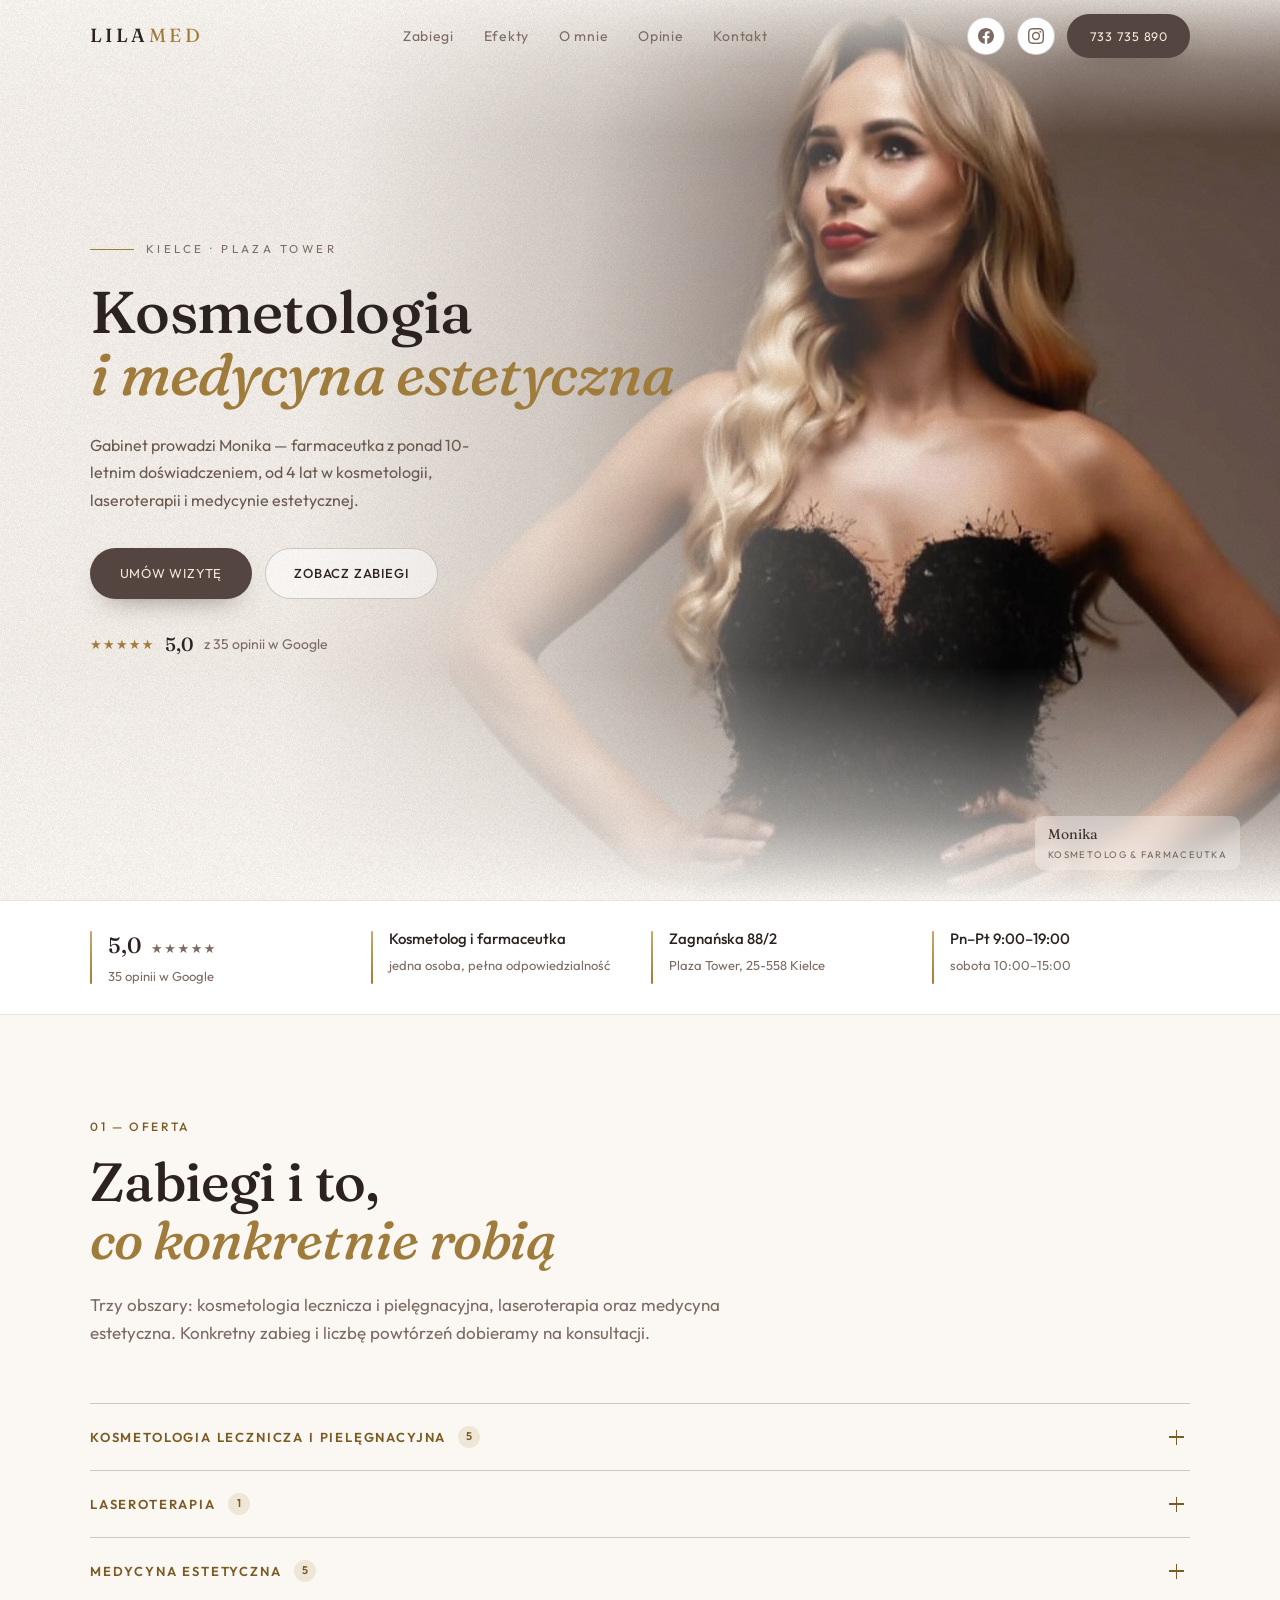
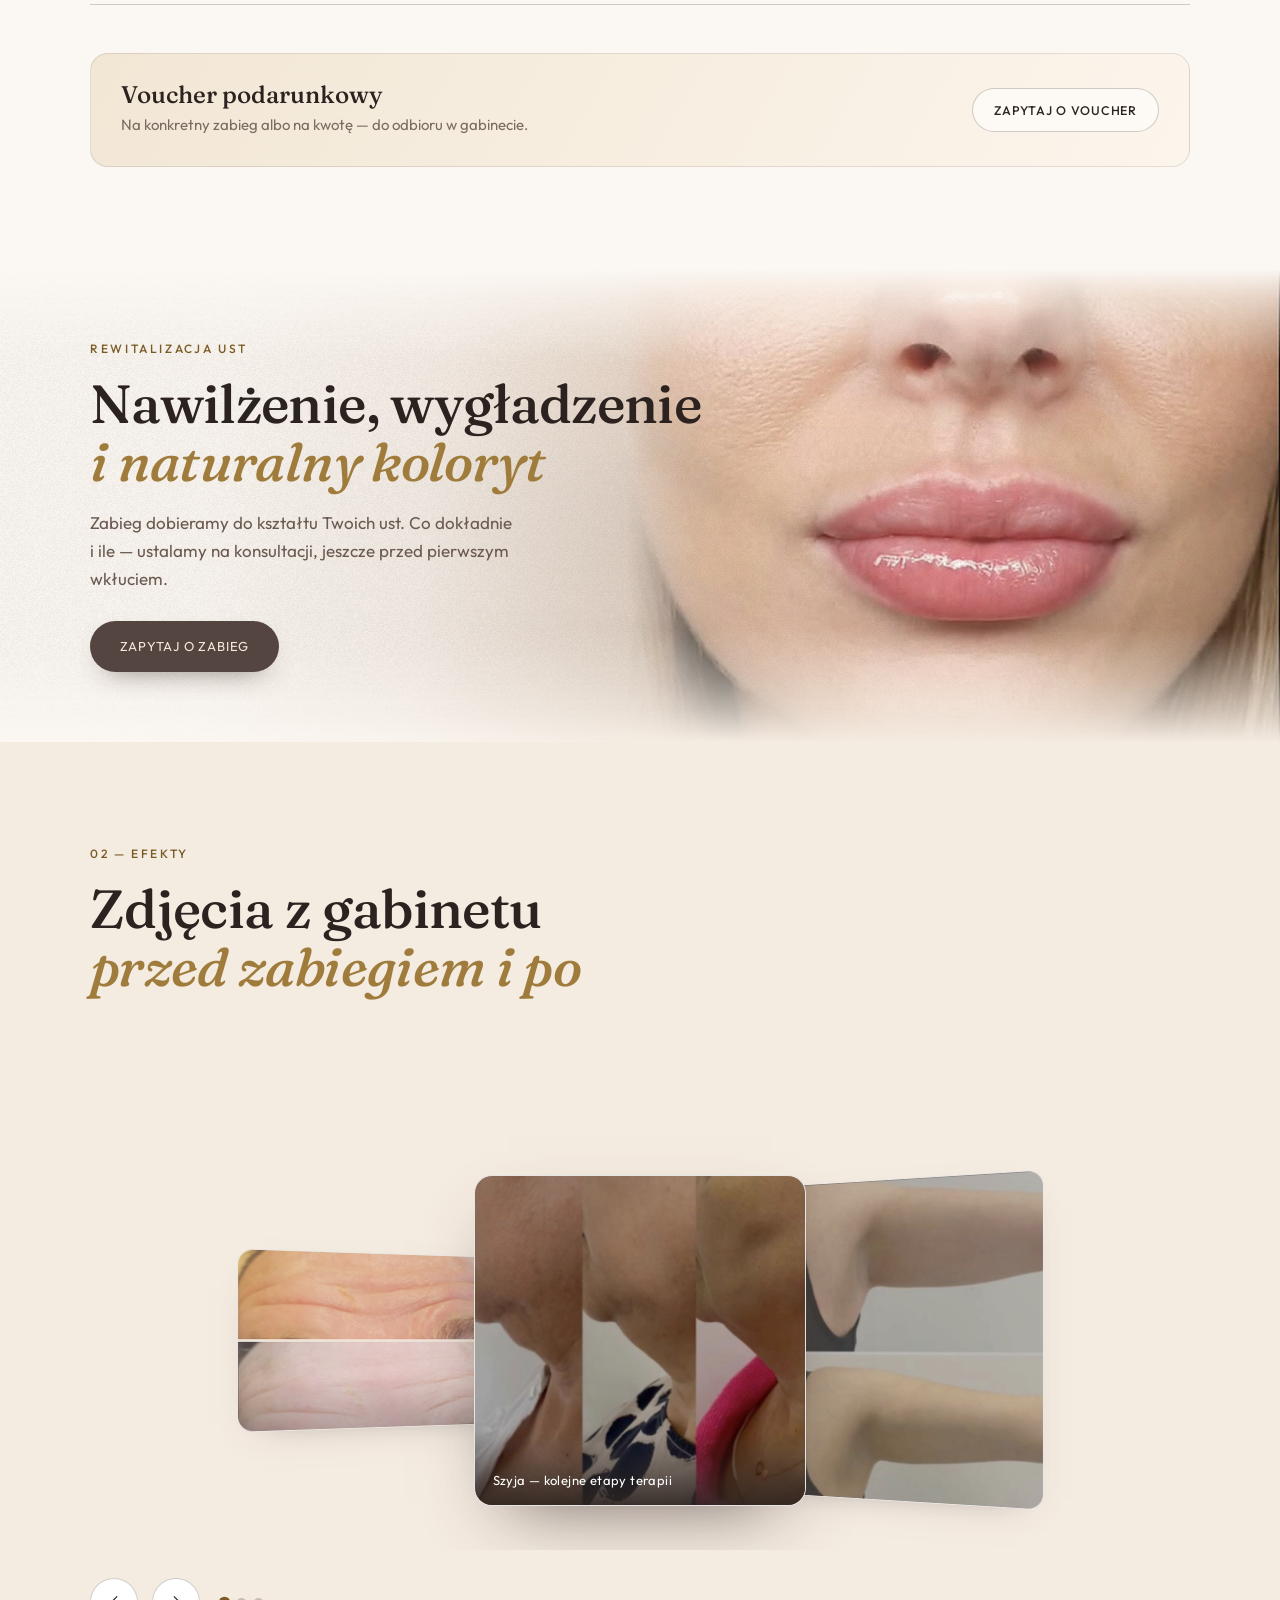
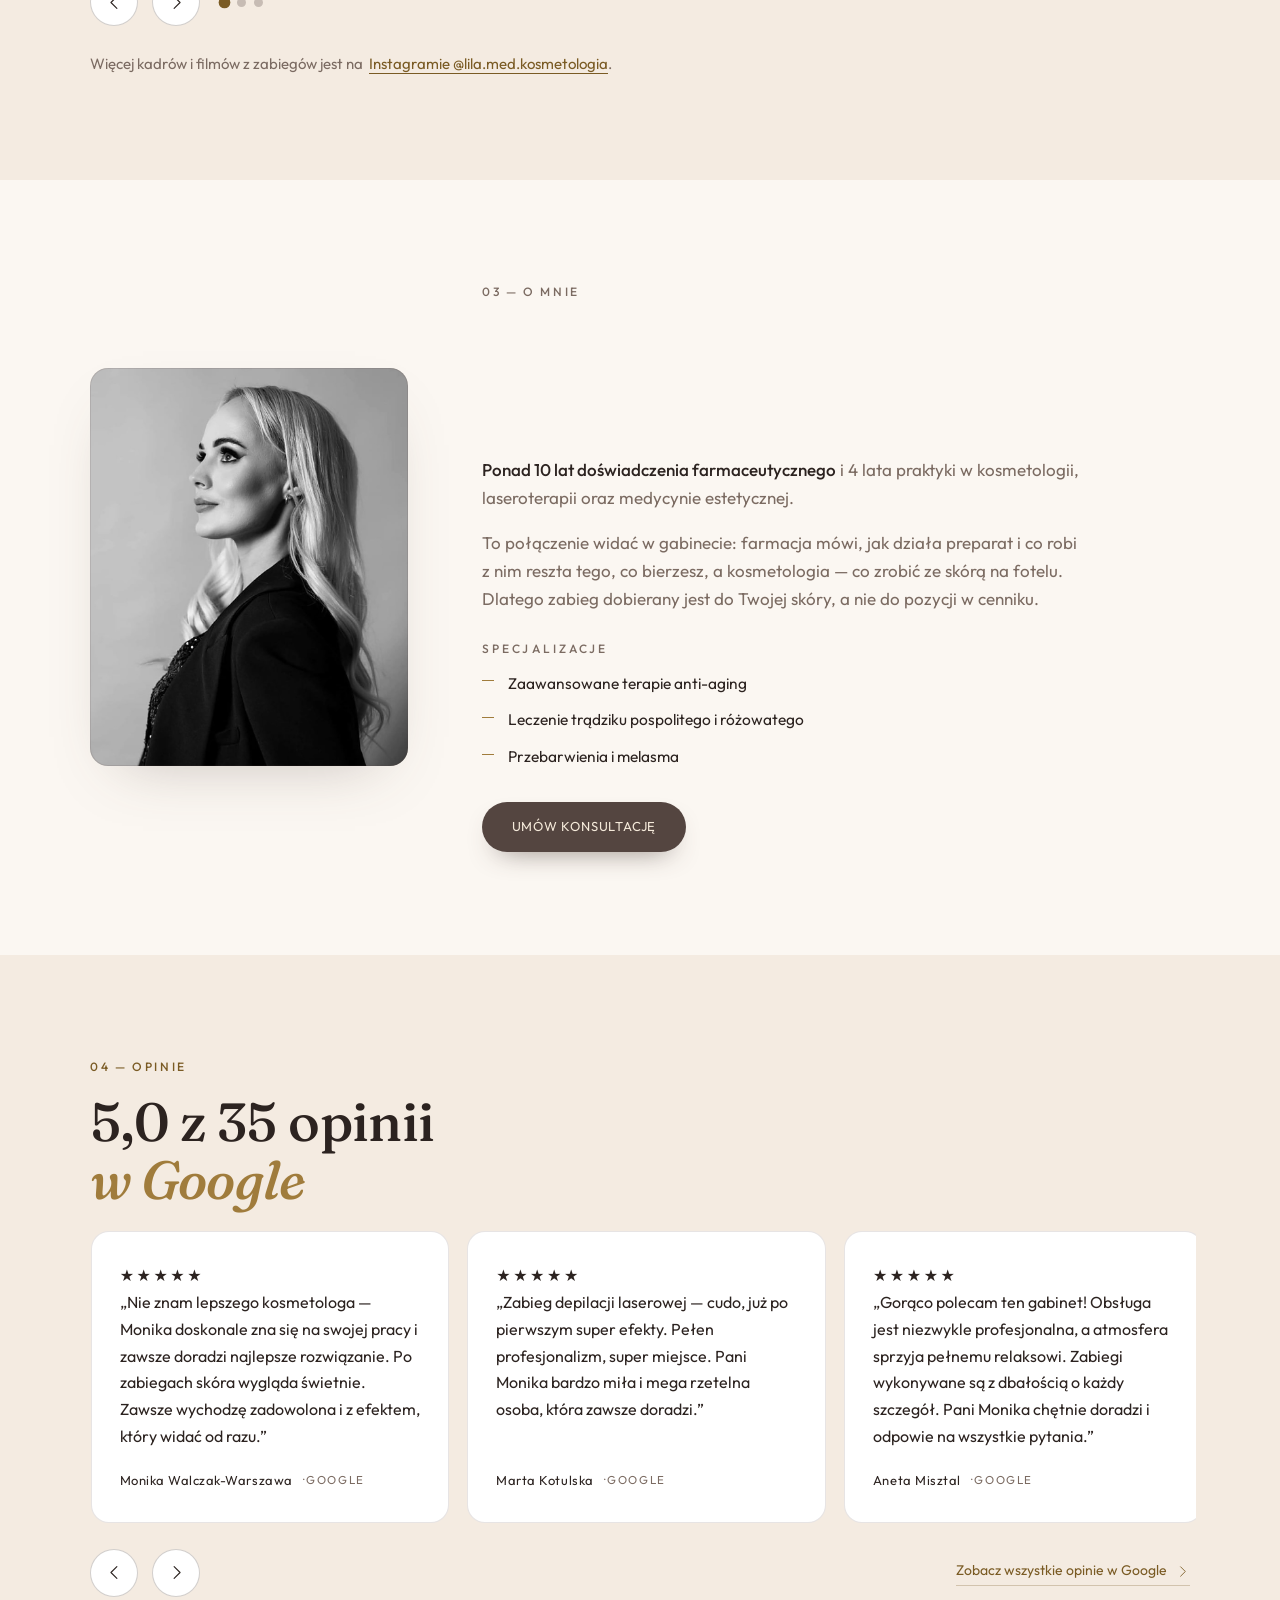
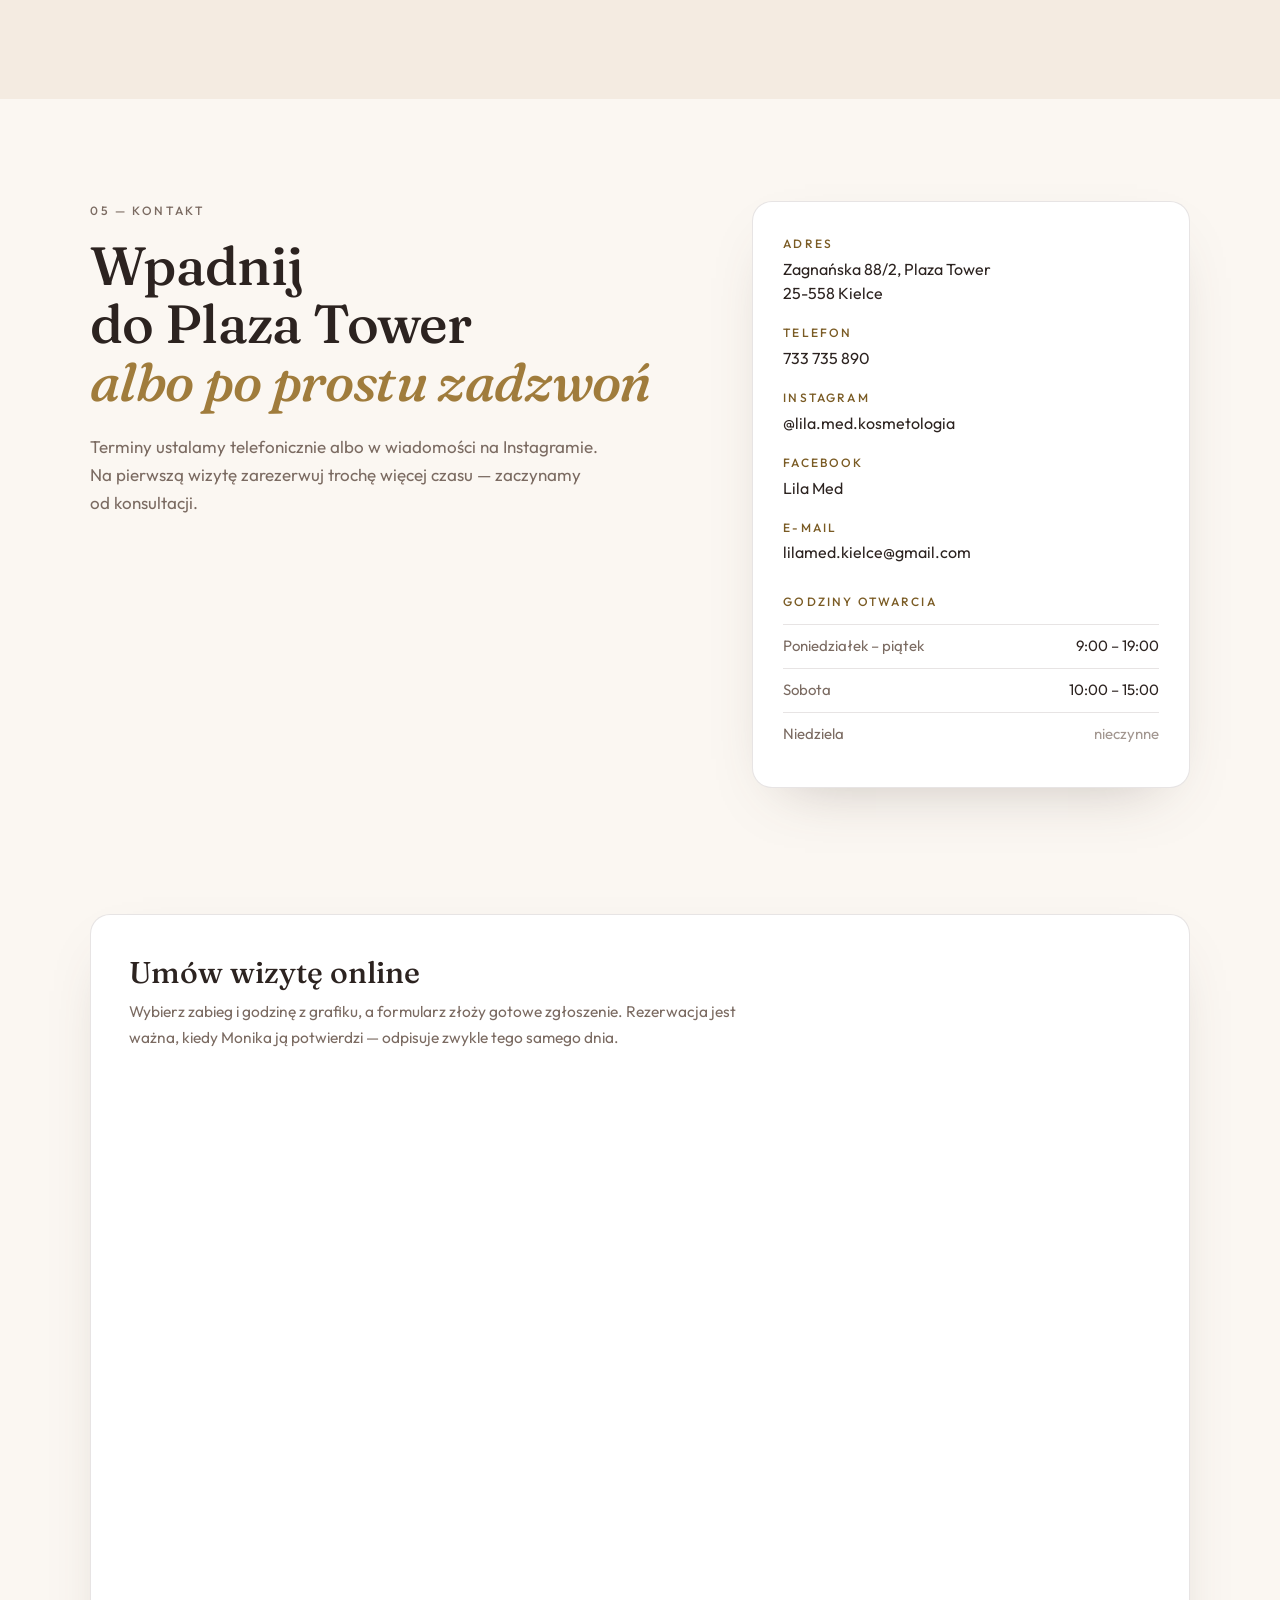
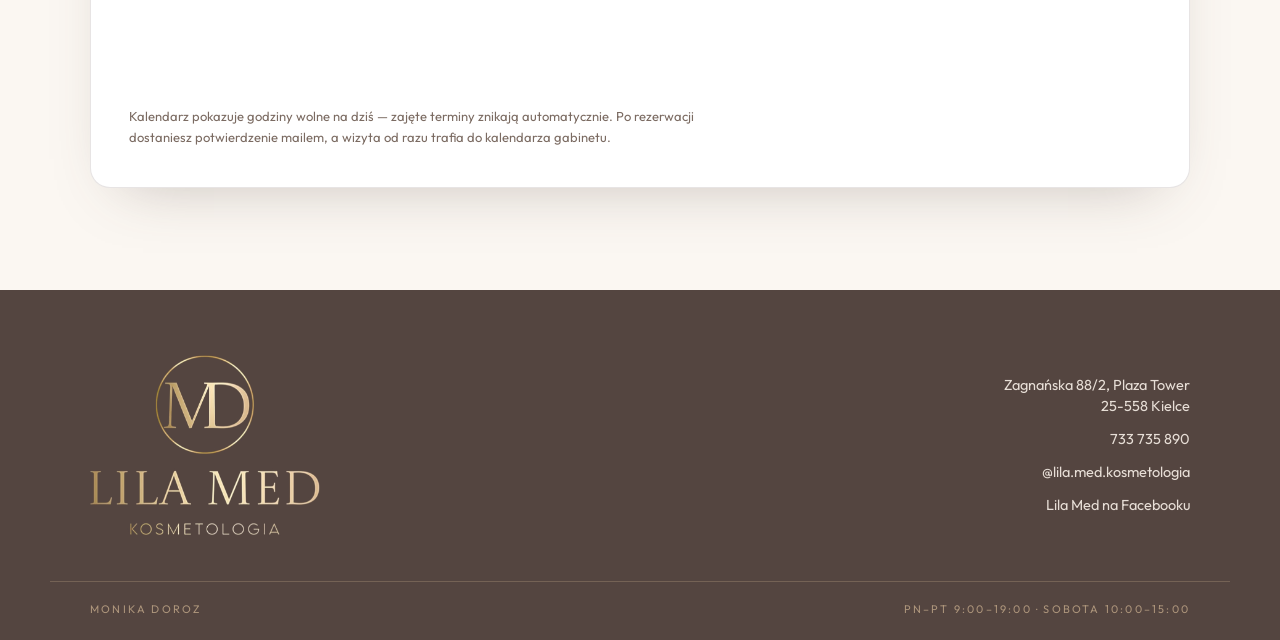
==== index.html @ c02e2682 "Rezerwacja online zamiast pustego miejsca po cal.com Konto na cal.com nigdy nie powstało, więc karta" ====
<!DOCTYPE html>
<html lang="pl" class="no-js">
<head>
<meta charset="UTF-8">
<meta name="viewport" content="width=device-width, initial-scale=1">
<title>LILA MED Kielce — Kosmetologia, Laseroterapia, Medycyna Estetyczna</title>
<meta name="description" content="LILA MED w Kielcach — kosmetologia lecznicza, laseroterapia i medycyna estetyczna. Terapie anti-aging, trądzik, przebarwienia i melasma. Zagnańska 88/2, Plaza Tower. Ocena 5,0 z 35 opinii Google.">
<meta name="theme-color" content="#FBF7F2">
<meta name="color-scheme" content="light">
<meta property="og:title" content="LILA MED — Kielce">
<meta property="og:description" content="Kosmetologia · Laseroterapia · Medycyna estetyczna. Plaza Tower, Kielce.">
<meta property="og:image" content="img/omnie.jpg">
<meta property="og:type" content="website">
<link rel="icon" href="img/favicon.jpg">
<link rel="preconnect" href="https://fonts.googleapis.com">
<link rel="preconnect" href="https://fonts.gstatic.com" crossorigin>
<link href="https://fonts.googleapis.com/css2?family=Fraunces:ital,opsz,wght@0,9..144,400..700;1,9..144,400..700&family=Outfit:wght@300..700&display=swap" rel="stylesheet">
<script>document.documentElement.className=document.documentElement.className.replace("no-js","js");</script>
<link rel="stylesheet" href="style.css">
</head>
<body id="top">

<!-- ===== EKRAN ŁADOWANIA ===== -->
<div class="ladowanie" id="ladowanie" role="status" aria-label="Strona się wczytuje">
  <img class="ladowanie__logo" src="img/logo-lilamed.png" alt="" width="745" height="592">
  <span class="ladowanie__pasek" aria-hidden="true"><i></i></span>
</div>

<!-- ===== NAWIGACJA ===== -->
<header class="nav" id="nav">
  <div class="nav__inner">
    <a href="#top" class="nav__logo">
      <span class="nav__nazwa">LILA<b>MED</b></span>
    </a>

    <nav class="nav__menu" id="menu" aria-label="Menu główne">
      <a href="#zabiegi">Zabiegi</a>
      <a href="#efekty">Efekty</a>
      <a href="#omnie">O mnie</a>
      <a href="#opinie">Opinie</a>
      <a href="#kontakt">Kontakt</a>
      <div class="nav__menu-cta">
        <a class="btn btn--pelny" href="tel:+48733735890">733 735 890</a>
      </div>
    </nav>

    <div class="nav__prawo">
      <a class="nav__ikona" href="https://www.facebook.com/profile.php?id=61568752810289" target="_blank" rel="noopener" aria-label="Facebook Lila Med">
        <svg viewBox="0 0 24 24" width="16" height="16" aria-hidden="true"><path d="M24 12.07C24 5.4 18.63 0 12 0S0 5.4 0 12.07C0 18.1 4.39 23.1 10.13 24v-8.44H7.08v-3.49h3.05V9.41c0-3.02 1.79-4.69 4.53-4.69 1.31 0 2.68.24 2.68.24v2.97h-1.51c-1.49 0-1.96.93-1.96 1.89v2.25h3.33l-.53 3.49h-2.8V24C19.61 23.1 24 18.1 24 12.07z"/></svg>
      </a>
      <a class="nav__ikona" href="https://www.instagram.com/lila.med.kosmetologia/" target="_blank" rel="noopener" aria-label="Instagram Lila Med">
        <svg viewBox="0 0 24 24" width="16" height="16" aria-hidden="true"><path d="M12 2.2c3.2 0 3.6 0 4.9.07 1.2.05 1.8.25 2.2.41.6.22 1 .49 1.4.9.4.4.68.8.9 1.4.16.4.36 1 .41 2.2.06 1.3.07 1.7.07 4.9s0 3.6-.07 4.9c-.05 1.2-.25 1.8-.41 2.2-.22.6-.5 1-.9 1.4-.4.4-.8.68-1.4.9-.4.16-1 .36-2.2.41-1.3.06-1.7.07-4.9.07s-3.6 0-4.9-.07c-1.2-.05-1.8-.25-2.2-.41-.6-.22-1-.5-1.4-.9-.4-.4-.68-.8-.9-1.4-.16-.4-.36-1-.41-2.2C2.2 15.6 2.2 15.2 2.2 12s0-3.6.07-4.9c.05-1.2.25-1.8.41-2.2.22-.6.5-1 .9-1.4.4-.4.8-.68 1.4-.9.4-.16 1-.36 2.2-.41C8.4 2.2 8.8 2.2 12 2.2m0-2.2C8.7 0 8.3 0 7 .07 5.7.13 4.8.34 4.1.62c-.8.3-1.4.7-2.1 1.4C1.3 2.7.9 3.3.6 4.1.3 4.8.1 5.7.07 7 0 8.3 0 8.7 0 12s0 3.7.07 5c.06 1.3.26 2.2.55 2.9.3.8.7 1.4 1.4 2.1.7.7 1.3 1.1 2.1 1.4.7.3 1.6.5 2.9.55C8.3 24 8.7 24 12 24s3.7 0 5-.07c1.3-.06 2.2-.26 2.9-.55.8-.3 1.4-.7 2.1-1.4.7-.7 1.1-1.3 1.4-2.1.3-.7.5-1.6.55-2.9.07-1.3.07-1.7.07-5s0-3.7-.07-5c-.06-1.3-.26-2.2-.55-2.9-.3-.8-.7-1.4-1.4-2.1-.7-.7-1.3-1.1-2.1-1.4-.7-.3-1.6-.5-2.9-.55C15.7 0 15.3 0 12 0z"/><path d="M12 5.8a6.2 6.2 0 1 0 0 12.4 6.2 6.2 0 0 0 0-12.4zm0 10.2a4 4 0 1 1 0-8 4 4 0 0 1 0 8z"/><circle cx="18.4" cy="5.6" r="1.44"/></svg>
      </a>
      <a class="btn btn--pelny nav__tel" href="tel:+48733735890">733 735 890</a>
      <button class="nav__burger" id="burger" aria-label="Menu" aria-expanded="false" aria-controls="menu"><span></span><span></span><span></span></button>
    </div>
  </div>
</header>

<!-- ===== HERO ===== -->
<section class="hero" id="hero">
  <div class="hero__tlo" id="heroFoto">
    <img id="heroImg" src="img/hero.jpg" alt="Monika Doroz — farmaceutka i kosmetolog, Lila Med Kielce" width="1700" height="1482">
  </div>
  <div class="hero__zaslona" aria-hidden="true"></div>
  <div class="hero__ziarno" aria-hidden="true"></div>

  <div class="hero__tresc">
    <p class="hero__nad"><span></span>Kielce · Plaza Tower</p>
    <h1 class="hero__h1">Kosmetologia<br><span class="hero__kursywa">i medycyna estetyczna</span></h1>
    <p class="hero__lead">Gabinet prowadzi Monika — farmaceutka z&nbsp;ponad 10-letnim doświadczeniem, od&nbsp;4&nbsp;lat w&nbsp;kosmetologii, laseroterapii i&nbsp;medycynie estetycznej.</p>
    <div class="hero__cta">
      <a class="btn btn--pelny btn--duzy" href="#umow">Umów wizytę</a>
      <a class="btn btn--obrys btn--duzy" href="#zabiegi">Zobacz zabiegi</a>
    </div>
    <p class="hero__ocena">
      <span class="hero__gwiazdki" aria-hidden="true">★★★★★</span>
      <strong>5,0</strong> z&nbsp;35 opinii w&nbsp;Google
    </p>
  </div>

  <p class="hero__podpis">Monika<span>kosmetolog &amp; farmaceutka</span></p>
</section>

<!-- ===== PASEK ZAUFANIA ===== -->
<section class="pasek">
  <div class="pasek__inner">
    <div class="pasek__el">
      <strong class="pasek__ocena">5,0<span class="pasek__gwiazdki" aria-hidden="true">★★★★★</span></strong>
      <span>35 opinii w&nbsp;Google</span>
    </div>
    <div class="pasek__el"><strong>Kosmetolog i&nbsp;farmaceutka</strong><span>jedna osoba, pełna odpowiedzialność</span></div>
    <div class="pasek__el"><strong>Zagnańska 88/2</strong><span>Plaza Tower, 25-558 Kielce</span></div>
    <div class="pasek__el"><strong>Pn–Pt 9:00–19:00</strong><span>sobota 10:00–15:00</span></div>
  </div>
</section>

<!-- ===== ZABIEGI ===== -->
<section class="sekcja" id="zabiegi">
  <div class="wrap">
    <p class="etykieta reveal">01 — Oferta</p>
    <h2 class="tytul reveal">Zabiegi i&nbsp;to,<br><span class="tytul__kursywa">co konkretnie robią</span></h2>
    <p class="wstep reveal">Trzy obszary: kosmetologia lecznicza i&nbsp;pielęgnacyjna, laseroterapia oraz medycyna estetyczna. Konkretny zabieg i&nbsp;liczbę powtórzeń dobieramy na&nbsp;konsultacji.</p>

    <div class="oferta">
      <div class="oferta__grupa reveal">
        <h3 class="oferta__nazwa">Kosmetologia lecznicza<br>i&nbsp;pielęgnacyjna</h3>
        <div class="oferta__poz">
          <article class="zabieg">
            <h4>Peelingi chemiczne</h4>
            <p>Złuszczanie skóry specjalistycznymi kwasami — poprawa struktury, kolorytu i&nbsp;walka z&nbsp;niedoskonałościami.</p>
          </article>
          <article class="zabieg">
            <h4>Terapie anti-aging</h4>
            <p>Opóźnianie procesów starzenia się skóry, stymulacja produkcji kolagenu i&nbsp;elastyny.</p>
          </article>
          <article class="zabieg">
            <h4>Trądzik pospolity i&nbsp;różowaty</h4>
            <p>Leczenie zmian skórnych, zmniejszanie stanów zapalnych i&nbsp;łagodzenie zaczerwienień.</p>
          </article>
          <article class="zabieg">
            <h4>Przebarwienia i&nbsp;melasma</h4>
            <p>Usuwanie zmian pigmentacyjnych i&nbsp;wyrównywanie kolorytu skóry.</p>
          </article>
          <article class="zabieg">
            <h4>Oczyszczanie, nawilżanie i&nbsp;lifting</h4>
            <p>Oczyszczenie z&nbsp;zanieczyszczeń i&nbsp;martwych komórek, nawilżenie, jędrność i&nbsp;elastyczność.</p>
          </article>
        </div>
      </div>
      <div class="oferta__grupa reveal">
        <h3 class="oferta__nazwa">Laseroterapia</h3>
        <div class="oferta__poz">
          <article class="zabieg">
            <h4>Laser diodowy</h4>
            <p>Trwałe usuwanie owłosienia. Zaawansowana metoda depilacji, która zapewnia gładką skórę na&nbsp;długo.</p>
          </article>
        </div>
      </div>
      <div class="oferta__grupa reveal">
        <h3 class="oferta__nazwa">Medycyna<br>estetyczna</h3>
        <div class="oferta__poz">
          <article class="zabieg">
            <h4>Mezoterapia igłowa</h4>
            <p>Substancje odżywcze wprowadzane cienką igłą w&nbsp;głąb skóry. Stymuluje regenerację, poprawia napięcie, nawilżenie i&nbsp;elastyczność.</p>
          </article>
          <article class="zabieg">
            <h4>Mezoterapia mikroigłowa</h4>
            <p>Urządzenie tworzy w&nbsp;skórze mikrokanaliki, którymi substancje aktywne wnikają głębiej. Mikronakłucia pobudzają produkcję kolagenu i&nbsp;elastyny.</p>
          </article>
          <article class="zabieg">
            <h4>Stymulatory tkankowe</h4>
            <p>Zabiegi regeneracyjne pobudzające naturalną odbudowę skóry i&nbsp;produkcję kolagenu oraz elastyny.</p>
          </article>
          <article class="zabieg">
            <h4>Lipoliza iniekcyjna</h4>
            <p>Redukcja miejscowej tkanki tłuszczowej — wstrzyknięcie substancji rozbijających komórki tłuszczowe.</p>
          </article>
          <article class="zabieg">
            <h4>Efekt BTX</h4>
            <p>Wygładzenie zmarszczek mimicznych i&nbsp;przywrócenie skórze młodszego wyglądu.</p>
          </article>
        </div>
      </div>
    </div>

    <div class="voucher reveal">
      <div>
        <h3>Voucher podarunkowy</h3>
        <p>Na&nbsp;konkretny zabieg albo na&nbsp;kwotę — do&nbsp;odbioru w&nbsp;gabinecie.</p>
      </div>
      <a class="btn btn--obrys" href="tel:+48733735890">Zapytaj o&nbsp;voucher</a>
    </div>
  </div>
</section>

<!-- ===== PAS: USTA ===== -->
<section class="pas" aria-label="Rewitalizacja ust">
  <img class="pas__foto" src="img/pas-usta-2.jpg" alt="Zbliżenie ust po zabiegu rewitalizacji" loading="lazy" width="3276" height="1242">
  <span class="pas__zaslona" aria-hidden="true"></span>
  <span class="pas__ziarno" aria-hidden="true"></span>
  <div class="wrap pas__tresc">
    <p class="etykieta reveal">Rewitalizacja ust</p>
    <h2 class="tytul reveal">Nawilżenie, wygładzenie<br><span class="tytul__kursywa">i naturalny koloryt</span></h2>
    <p class="pas__lead reveal">Zabieg dobieramy do&nbsp;kształtu Twoich ust. Co&nbsp;dokładnie i&nbsp;ile — ustalamy na&nbsp;konsultacji, jeszcze przed pierwszym wkłuciem.</p>
    <a class="btn btn--pelny btn--duzy reveal" href="tel:+48733735890">Zapytaj o&nbsp;zabieg</a>
  </div>
</section>

<!-- ===== EFEKTY ===== -->
<section class="sekcja sekcja--ciemna" id="efekty">
  <div class="wrap">
    <p class="etykieta reveal">02 — Efekty</p>
    <h2 class="tytul reveal">Zdjęcia z&nbsp;gabinetu<br><span class="tytul__kursywa">przed zabiegiem i&nbsp;po</span></h2>
    <p class="wstep reveal">Efekt zawsze zależy od&nbsp;skóry, wieku i&nbsp;liczby zabiegów w&nbsp;serii — te kadry pokazują kierunek, nie&nbsp;gwarancję.</p>

    <div class="karuzela" id="karuzela">
      <div class="karuzela__scena" id="karuzelaScena">
        <figure class="karuzela__el" tabindex="0" role="button" aria-label="Powiększ zdjęcie">
          <img src="img/efekt-szyja.jpg" alt="Skóra szyi na kolejnych etapach terapii" loading="lazy" width="1660" height="1652">
          <figcaption>Szyja — kolejne etapy terapii</figcaption>
        </figure>
        <figure class="karuzela__el" tabindex="0" role="button" aria-label="Powiększ zdjęcie">
          <img src="img/efekt-ramie.jpg" alt="Ramię przed zabiegiem i po zabiegu" loading="lazy" width="1272" height="1508">
          <figcaption>Ramię — przed i&nbsp;po</figcaption>
        </figure>
        <figure class="karuzela__el" tabindex="0" role="button" aria-label="Powiększ zdjęcie">
          <img src="img/efekt-czolo.jpg" alt="Zmarszczki na czole przed zabiegiem i po zabiegu" loading="lazy" width="1704" height="1088">
          <figcaption>Czoło — przed i&nbsp;po</figcaption>
        </figure>
      </div>
      <div class="karuzela__sterowanie">
        <button class="karuzela__strzalka karuzela__strzalka--lewo" type="button" aria-label="Poprzednie zdjęcie"><svg viewBox="0 0 24 24" width="19" height="19" aria-hidden="true" focusable="false"><path d="M15 4.5 7.5 12 15 19.5" fill="none" stroke="currentColor" stroke-width="1.4" stroke-linecap="round" stroke-linejoin="round"/></svg></button>
        <button class="karuzela__strzalka karuzela__strzalka--prawo" type="button" aria-label="Następne zdjęcie"><svg viewBox="0 0 24 24" width="19" height="19" aria-hidden="true" focusable="false"><path d="M15 4.5 7.5 12 15 19.5" fill="none" stroke="currentColor" stroke-width="1.4" stroke-linecap="round" stroke-linejoin="round"/></svg></button>
        <div class="karuzela__kropki" id="karuzelaKropki" aria-hidden="true"></div>
      </div>
    </div>

    <p class="galeria__link reveal">Więcej kadrów i&nbsp;filmów z&nbsp;zabiegów jest na&nbsp;
      <a href="https://www.instagram.com/lila.med.kosmetologia/" target="_blank" rel="noopener">Instagramie&nbsp;@lila.med.kosmetologia</a>.</p>
  </div>
</section>

<!-- ===== O MNIE ===== -->
<section class="sekcja" id="omnie">
  <div class="wrap omnie">
    <div class="omnie__foto reveal">
      <img src="img/omnie.jpg" alt="Monika Doroz — farmaceutka i kosmetolog, Lila Med Kielce" loading="lazy" width="938" height="1173">
      <span class="omnie__ramka" aria-hidden="true"></span>
    </div>
    <div class="omnie__tekst">
      <p class="etykieta reveal">03 — O mnie</p>
      <h2 class="tytul reveal">Monika<br><span class="tytul__kursywa">kosmetolog i farmaceutka</span></h2>
      <p class="reveal"><strong>Ponad 10 lat doświadczenia farmaceutycznego</strong> i&nbsp;4&nbsp;lata praktyki w&nbsp;kosmetologii, laseroterapii oraz medycynie estetycznej.</p>
      <p class="reveal">To połączenie widać w&nbsp;gabinecie: farmacja mówi, jak działa preparat i&nbsp;co robi z&nbsp;nim reszta tego, co bierzesz, a&nbsp;kosmetologia — co zrobić ze&nbsp;skórą na&nbsp;fotelu. Dlatego zabieg dobierany jest do&nbsp;Twojej skóry, a&nbsp;nie do&nbsp;pozycji w&nbsp;cenniku.</p>
      <p class="lista__nad reveal">Specjalizacje</p>
      <ul class="lista reveal">
        <li>Zaawansowane terapie anti-aging</li>
        <li>Leczenie trądziku pospolitego i&nbsp;różowatego</li>
        <li>Przebarwienia i&nbsp;melasma</li>
      </ul>
      <a class="btn btn--pelny btn--duzy reveal" href="tel:+48733735890">Umów konsultację</a>
    </div>
  </div>
</section>

<!-- ===== OPINIE ===== -->
<section class="sekcja sekcja--ciemna" id="opinie">
  <div class="wrap">
    <p class="etykieta reveal">04 — Opinie</p>
    <h2 class="tytul reveal">5,0 z&nbsp;35 opinii<br><span class="tytul__kursywa">w Google</span></h2>

    <div class="opinie">
      <div class="opinie__pas" id="opiniePas">
        <blockquote class="opinia reveal">
          <p class="opinia__gw" aria-label="Ocena 5 na 5">★★★★★</p>
          <p>„Nie znam lepszego kosmetologa — Monika doskonale zna się na swojej pracy i zawsze doradzi najlepsze rozwiązanie. Po zabiegach skóra wygląda świetnie. Zawsze wychodzę zadowolona i z efektem, który widać od razu.”</p>
          <footer>Monika Walczak-Warszawa<span>Google</span></footer>
        </blockquote>
        <blockquote class="opinia reveal">
          <p class="opinia__gw" aria-label="Ocena 5 na 5">★★★★★</p>
          <p>„Zabieg depilacji laserowej — cudo, już po pierwszym super efekty. Pełen profesjonalizm, super miejsce. Pani Monika bardzo miła i mega rzetelna osoba, która zawsze doradzi.”</p>
          <footer>Marta Kotulska<span>Google</span></footer>
        </blockquote>
        <blockquote class="opinia reveal">
          <p class="opinia__gw" aria-label="Ocena 5 na 5">★★★★★</p>
          <p>„Gorąco polecam ten gabinet! Obsługa jest niezwykle profesjonalna, a atmosfera sprzyja pełnemu relaksowi. Zabiegi wykonywane są z dbałością o każdy szczegół. Pani Monika chętnie doradzi i odpowie na wszystkie pytania.”</p>
          <footer>Aneta Misztal<span>Google</span></footer>
        </blockquote>
        <blockquote class="opinia reveal">
          <p class="opinia__gw" aria-label="Ocena 5 na 5">★★★★★</p>
          <p>„Salon na najwyższym poziomie, a pani Monika to profesjonalistka. Za każdym razem efekty zabiegów przerastają moje oczekiwania — wychodzę piękniejsza, szczęśliwsza i zrelaksowana.”</p>
          <footer>Katarzyna<span>Google</span></footer>
        </blockquote>
        <blockquote class="opinia reveal">
          <p class="opinia__gw" aria-label="Ocena 5 na 5">★★★★★</p>
          <p>„Polecam zabiegi u Pani Moniki, pełen profesjonalizm i miła atmosfera. Zarówno zabiegi depilacji laserowej, jak i na twarz — stymulatory, mezoterapia, oczyszczanie — odpowiednio dobrane i wykonane.”</p>
          <footer>Małgorzata Gorzkowska<span>Google</span></footer>
        </blockquote>
        <blockquote class="opinia reveal">
          <p class="opinia__gw" aria-label="Ocena 5 na 5">★★★★★</p>
          <p>„Byłem na depilacji laserowej w Lila Med i wszystko przebiegło świetnie. Pani Monika jest bardzo uśmiechnięta, profesjonalna i dokładnie wszystko mi wytłumaczyła. Zabieg wykonany bez stresu i w miłej atmosferze.”</p>
          <footer>Patryk<span>Google</span></footer>
        </blockquote>
        <blockquote class="opinia reveal">
          <p class="opinia__gw" aria-label="Ocena 5 na 5">★★★★★</p>
          <p>„Mega profesjonalnie! Pani Monika ma indywidualne podejście do klienta. Zawsze doradzi i wytłumaczy, jaki zabieg jest najlepszy dla Twojej cery i ciała.”</p>
          <footer>kalla gaka<span>Google</span></footer>
        </blockquote>
        <blockquote class="opinia reveal">
          <p class="opinia__gw" aria-label="Ocena 5 na 5">★★★★★</p>
          <p>„Polecam każdemu wizytę u Moniki. Profesjonalna obsługa, miła atmosfera i świetne efekty zabiegów. Zawsze czuję się tu bezpiecznie i dobrze zaopiekowana. Polecam z całego serca!”</p>
          <footer>Joanna Kierzkowska<span>Google</span></footer>
        </blockquote>
        <blockquote class="opinia reveal">
          <p class="opinia__gw" aria-label="Ocena 5 na 5">★★★★★</p>
          <p>„Polecam mezoterapię igłową skóry głowy. Zabieg wykonywany profesjonalnie, w komfortowej atmosferze — i co najważniejsze, igły nie takie straszne, jak je malują.”</p>
          <footer>Rafał<span>Google</span></footer>
        </blockquote>
        <blockquote class="opinia reveal">
          <p class="opinia__gw" aria-label="Ocena 5 na 5">★★★★★</p>
          <p>„Wizyta u pani Moniki to czysta przyjemność. Korzystam z jej usług już od kilku lat i zawsze wychodziłam zadowolona z wykonanego zabiegu.”</p>
          <footer>Agata Wojda<span>Google</span></footer>
        </blockquote>
        <blockquote class="opinia reveal">
          <p class="opinia__gw" aria-label="Ocena 5 na 5">★★★★★</p>
          <p>„Profesjonalizm w każdym calu, szeroki wybór zabiegów, a przy tym Pani Monika świetnie dobierze najlepszy. Do tego zawsze ciepła atmosfera. Wracam z przyjemnością.”</p>
          <footer>Anna Szyc<span>Google</span></footer>
        </blockquote>
        <blockquote class="opinia reveal">
          <p class="opinia__gw" aria-label="Ocena 5 na 5">★★★★★</p>
          <p>„Miałam przyjemność skorzystać z usług salonu Lila Med w Kielcach i jestem bardzo zadowolona. Profesjonalna obsługa od samego wejścia.”</p>
          <footer>Katarzyna Bujak<span>Google</span></footer>
        </blockquote>
        <blockquote class="opinia reveal">
          <p class="opinia__gw" aria-label="Ocena 5 na 5">★★★★★</p>
          <p>„Z czystym sumieniem polecam Paniom i Panom zabiegi u Moniki. To specjalistka, która uwielbia swoją pracę.”</p>
          <footer>Barbara Czerw<span>Google</span></footer>
        </blockquote>
        <blockquote class="opinia reveal">
          <p class="opinia__gw" aria-label="Ocena 5 na 5">★★★★★</p>
          <p>„Byłem w tym salonie już parę razy i za każdym razem Pani Monika stawała na głowie, aby zabieg przeprowadzić na jak najwyższym poziomie.”</p>
          <footer>Norbert Pawlik<span>Google</span></footer>
        </blockquote>
        <blockquote class="opinia reveal">
          <p class="opinia__gw" aria-label="Ocena 5 na 5">★★★★★</p>
          <p>„Wizyta u pani Moniki była czystą przyjemnością. Profesjonalne podejście, ogromna wiedza i delikatność sprawiły, że czułam się zaopiekowana od początku do końca.”</p>
          <footer>Aneta Pasak<span>Google</span></footer>
        </blockquote>
        <blockquote class="opinia reveal">
          <p class="opinia__gw" aria-label="Ocena 5 na 5">★★★★★</p>
          <p>„Pani Monika z Lila Med jest wspaniałą profesjonalistką, jak również przemiłą osobą. W gabinecie można się zrelaksować podczas wykonywanych zabiegów.”</p>
          <footer>Jadwiga Ślusarczyk<span>Google</span></footer>
        </blockquote>
        <blockquote class="opinia reveal">
          <p class="opinia__gw" aria-label="Ocena 5 na 5">★★★★★</p>
          <p>„Miła atmosfera i bardzo profesjonalne podejście. Zabieg wykonany z ogromną wiedzą i doświadczeniem. Zdecydowanie polecam i na pewno wrócę.”</p>
          <footer>monika światek<span>Google</span></footer>
        </blockquote>
        <blockquote class="opinia reveal">
          <p class="opinia__gw" aria-label="Ocena 5 na 5">★★★★★</p>
          <p>„Lila Med — gabinet godny polecenia. Zabiegi wykonywane profesjonalnie, z uwzględnieniem specjalnych potrzeb klienta.”</p>
          <footer>Ciril<span>Google</span></footer>
        </blockquote>
        <blockquote class="opinia reveal">
          <p class="opinia__gw" aria-label="Ocena 5 na 5">★★★★★</p>
          <p>„Bardzo polecam Lila Med — profesjonalna obsługa. Miła atmosfera. Perfekcyjnie wykonany zabieg.”</p>
          <footer>Weronika Sokołowska-Kula<span>Google</span></footer>
        </blockquote>
        <blockquote class="opinia reveal">
          <p class="opinia__gw" aria-label="Ocena 5 na 5">★★★★★</p>
          <p>„Profesjonalizm na najwyższym poziomie. Skuteczność zabiegów laserowych, jakich nigdzie nie znajdziecie! Efekty wspaniałe.”</p>
          <footer>Marta Jabłońska<span>Google</span></footer>
        </blockquote>
        <blockquote class="opinia reveal">
          <p class="opinia__gw" aria-label="Ocena 5 na 5">★★★★★</p>
          <p>„Bardzo polecam wizytę w Lila Med. Super atmosfera, pełen profesjonalizm Moniki oraz przede wszystkim spektakularne efekty.”</p>
          <footer>Emilia Majer<span>Google</span></footer>
        </blockquote>
        <blockquote class="opinia reveal">
          <p class="opinia__gw" aria-label="Ocena 5 na 5">★★★★★</p>
          <p>„Świetne miejsce, super atmosfera i najważniejsze — zabiegi, które dają efekty! Polecam serdecznie Monię.”</p>
          <footer>Monika<span>Google</span></footer>
        </blockquote>
        <blockquote class="opinia reveal">
          <p class="opinia__gw" aria-label="Ocena 5 na 5">★★★★★</p>
          <p>„Polecam panią Monikę — pełen profesjonalizm, zabieg przebiegł w miłej atmosferze. Buzia młodsza i ładniejsza. Dziękuję!”</p>
          <footer>Jolanta Filipiak<span>Google</span></footer>
        </blockquote>
        <blockquote class="opinia reveal">
          <p class="opinia__gw" aria-label="Ocena 5 na 5">★★★★★</p>
          <p>„Pełen profesjonalizm i super atmosfera. Każdy zabieg dobierany jest do indywidualnych potrzeb klienta. Polecam z całego serca.”</p>
          <footer>Magdalena Nowak<span>Google</span></footer>
        </blockquote>
        <blockquote class="opinia reveal">
          <p class="opinia__gw" aria-label="Ocena 5 na 5">★★★★★</p>
          <p>„Fantastyczny gabinet! Przesympatyczna Pani Monika. Pełen profesjonalizm i zaangażowanie. Polecam!”</p>
          <footer>Katarzyna Gierada-Meducka<span>Google</span></footer>
        </blockquote>
        <blockquote class="opinia reveal">
          <p class="opinia__gw" aria-label="Ocena 5 na 5">★★★★★</p>
          <p>„Pełen profesjonalizm i cudowne efekty po odpowiednio dobranych zabiegach. Zawsze miła i profesjonalna atmosfera.”</p>
          <footer>Patrycja Dziarmaga<span>Google</span></footer>
        </blockquote>
        <blockquote class="opinia reveal">
          <p class="opinia__gw" aria-label="Ocena 5 na 5">★★★★★</p>
          <p>„Polecam serdecznie zabiegi u Pani Moniki — indywidualne podejście do klienta i pełen profesjonalizm. Na pewno tam wrócę.”</p>
          <footer>Tech-Mar Osuszanie<span>Google</span></footer>
        </blockquote>
        <blockquote class="opinia reveal">
          <p class="opinia__gw" aria-label="Ocena 5 na 5">★★★★★</p>
          <p>„Jestem bardzo zadowolona za każdym razem. Gorąco polecam salon i Monikę.”</p>
          <footer>Sylwia Knap<span>Google</span></footer>
        </blockquote>
        <blockquote class="opinia reveal">
          <p class="opinia__gw" aria-label="Ocena 5 na 5">★★★★★</p>
          <p>„Genialna atmosfera, profesjonalne podejście, bardzo miło spędzony czas.”</p>
          <footer>Monika Smolna<span>Google</span></footer>
        </blockquote>
        <blockquote class="opinia reveal">
          <p class="opinia__gw" aria-label="Ocena 5 na 5">★★★★★</p>
          <p>„Bardzo dobre efekty po zabiegach. Polecam.”</p>
          <footer>Adriana Biegańska<span>Google</span></footer>
        </blockquote>
        <blockquote class="opinia reveal">
          <p class="opinia__gw" aria-label="Ocena 5 na 5">★★★★★</p>
          <p>„Pełen profesjonalizm. Bardzo polecam.”</p>
          <footer>Iwona Lach<span>Google</span></footer>
        </blockquote>
        <blockquote class="opinia reveal">
          <p class="opinia__gw" aria-label="Ocena 5 na 5">★★★★★</p>
          <p>„Pełen profesjonalizm i zaangażowanie.”</p>
          <footer>Kinga Olszewska<span>Google</span></footer>
        </blockquote>
        <blockquote class="opinia reveal">
          <p class="opinia__gw" aria-label="Ocena 5 na 5">★★★★★</p>
          <p>„Rewelacja!”</p>
          <footer>Daria<span>Google</span></footer>
        </blockquote>
      </div>
      <div class="opinie__sterowanie">
        <button class="opinie__strzalka opinie__strzalka--lewo" type="button" aria-label="Poprzednia opinia"><svg viewBox="0 0 24 24" width="19" height="19" aria-hidden="true" focusable="false"><path d="M15 4.5 7.5 12 15 19.5" fill="none" stroke="currentColor" stroke-width="1.4" stroke-linecap="round" stroke-linejoin="round"/></svg></button>
        <button class="opinie__strzalka opinie__strzalka--prawo" type="button" aria-label="Następna opinia"><svg viewBox="0 0 24 24" width="19" height="19" aria-hidden="true" focusable="false"><path d="M15 4.5 7.5 12 15 19.5" fill="none" stroke="currentColor" stroke-width="1.4" stroke-linecap="round" stroke-linejoin="round"/></svg></button>
        <a class="opinie__link" href="https://www.google.com/maps?cid=7402158066935722614" target="_blank" rel="noopener">Zobacz wszystkie opinie w&nbsp;Google
          <svg viewBox="0 0 24 24" width="15" height="15" aria-hidden="true" focusable="false"><path d="M9 4.5 16.5 12 9 19.5" fill="none" stroke="currentColor" stroke-width="1.4" stroke-linecap="round" stroke-linejoin="round"/></svg>
        </a>
      </div>
    </div>
  </div>
</section>

<!-- ===== KONTAKT ===== -->
<section class="sekcja" id="kontakt">
  <div class="wrap kontakt">
    <div class="kontakt__lewo">
      <p class="etykieta reveal">05 — Kontakt</p>
      <h2 class="tytul reveal">Wpadnij do&nbsp;Plaza&nbsp;Tower<br><span class="tytul__kursywa">albo po prostu zadzwoń</span></h2>
      <p class="reveal">Terminy ustalamy telefonicznie albo w&nbsp;wiadomości na&nbsp;Instagramie. Na&nbsp;pierwszą wizytę zarezerwuj trochę więcej czasu — zaczynamy od&nbsp;konsultacji.</p>
      <div class="kontakt__cta reveal">
        <a class="btn btn--pelny btn--duzy" href="tel:+48733735890">733 735 890</a>
        <a class="btn btn--obrys btn--duzy" href="https://www.instagram.com/lila.med.kosmetologia/" target="_blank" rel="noopener">Napisz na&nbsp;Instagramie</a>
      </div>
    </div>

    <div class="kontakt__prawo reveal">
      <dl class="dane">
        <div><dt>Adres</dt><dd><a href="https://maps.google.com/?q=Zagna%C5%84ska+88%2F2%2C+25-558+Kielce" target="_blank" rel="noopener">Zagnańska 88/2, Plaza Tower<br>25-558 Kielce</a></dd></div>
        <div><dt>Telefon</dt><dd><a href="tel:+48733735890">733 735 890</a></dd></div>
        <div><dt>Instagram</dt><dd><a href="https://www.instagram.com/lila.med.kosmetologia/" target="_blank" rel="noopener">@lila.med.kosmetologia</a></dd></div>
        <div><dt>Facebook</dt><dd><a href="https://www.facebook.com/profile.php?id=61568752810289" target="_blank" rel="noopener">Lila Med</a></dd></div>
        <div><dt>E-mail</dt><dd><a href="mailto:lilamed.kielce@gmail.com">lilamed.kielce@gmail.com</a></dd></div>
      </dl>
      <table class="godziny">
        <caption>Godziny otwarcia</caption>
        <tbody>
          <tr><th scope="row">Poniedziałek – piątek</th><td>9:00 – 19:00</td></tr>
          <tr><th scope="row">Sobota</th><td>10:00 – 15:00</td></tr>
          <tr><th scope="row">Niedziela</th><td class="godziny__zamk">nieczynne</td></tr>
        </tbody>
      </table>
    </div>

    <form class="rezerwacja reveal" id="umow" novalidate>
      <div class="rezerwacja__naglowek">
        <h3>Umów wizytę online</h3>
        <p>Wybierz zabieg i&nbsp;godzinę z&nbsp;grafiku, a&nbsp;formularz złoży gotowe zgłoszenie. Rezerwacja jest ważna, kiedy Monika ją&nbsp;potwierdzi — odpisuje zwykle tego samego dnia.</p>
      </div>

      <!-- Rezerwacja online. Kolory i krój przepisane ze stylu strony,
           żeby widget był jej częścią, a nie wklejonym okienkiem. -->
      <div class="rezerwacja__cal" id="rezerwacje-widget"></div>
      <script src="https://umowterminy.pl/embed.js"
              data-salon="lila-med"
              data-accent="#A07C3C"
              data-bg="#FBF7F2"
              data-text="#2C2320"
              data-radius="10"
              data-font="Outfit, system-ui, sans-serif"
              data-font-url="https://fonts.googleapis.com/css2?family=Outfit:wght@300..700&display=swap"
              data-target="#rezerwacje-widget"></script>

      <div class="pole">
        <label for="f-imie">Imię i nazwisko</label>
        <input id="f-imie" name="imie" type="text" autocomplete="name" placeholder="Anna Kowalska" required>
      </div>
      <div class="pole">
        <label for="f-tel">Telefon</label>
        <input id="f-tel" name="telefon" type="tel" inputmode="tel" autocomplete="tel" placeholder="600 100 200" required>
      </div>
      <div class="pole pole--szerokie">
        <label for="f-zabieg">Zabieg</label>
        <select id="f-zabieg" name="zabieg" required>
          <option value="">— wybierz —</option>
          <option>Konsultacja kosmetologiczna</option>
          <option>Nie wiem, proszę o dobranie zabiegu</option>
          <optgroup label="Kosmetologia lecznicza i pielęgnacyjna">
            <option>Peelingi chemiczne</option>
            <option>Terapie anti-aging</option>
            <option>Trądzik pospolity i różowaty</option>
            <option>Przebarwienia i melasma</option>
            <option>Oczyszczanie, nawilżanie i lifting</option>
          </optgroup>
          <optgroup label="Laseroterapia">
            <option>Laser diodowy — depilacja</option>
          </optgroup>
          <optgroup label="Medycyna estetyczna">
            <option>Mezoterapia igłowa</option>
            <option>Mezoterapia mikroigłowa</option>
            <option>Stymulatory tkankowe</option>
            <option>Lipoliza iniekcyjna</option>
            <option>Efekt BTX</option>
          </optgroup>
          <optgroup label="Inne">
            <option>Voucher podarunkowy</option>
          </optgroup>
        </select>
      </div>
      <div class="pole pole--szerokie">
        <span class="pole__tytul" id="f-termin-etykieta">Termin</span>
        <div class="terminarz" role="group" aria-labelledby="f-termin-etykieta">
          <div class="terminarz__gora">
            <button class="terminarz__nawig" type="button" data-tydzien="-1" aria-label="Poprzedni tydzień">
              <svg viewBox="0 0 24 24" width="15" height="15" aria-hidden="true" focusable="false"><path d="M15 4.5 7.5 12 15 19.5" fill="none" stroke="currentColor" stroke-width="1.5" stroke-linecap="round" stroke-linejoin="round"/></svg>
            </button>
            <p class="terminarz__zakres" id="terminarz-zakres" aria-live="polite"></p>
            <button class="terminarz__nawig" type="button" data-tydzien="1" aria-label="Następny tydzień">
              <svg viewBox="0 0 24 24" width="15" height="15" aria-hidden="true" focusable="false"><path d="M9 4.5 16.5 12 9 19.5" fill="none" stroke="currentColor" stroke-width="1.5" stroke-linecap="round" stroke-linejoin="round"/></svg>
            </button>
          </div>
          <div class="terminarz__siatka" id="terminarz-siatka"></div>
          <p class="terminarz__wybrany" id="terminarz-wybrany">Nie wybrano jeszcze godziny.</p>
        </div>
      </div>
      <div class="pole pole--szerokie">
        <label for="f-uwagi">Uwagi <span>(nieobowiązkowe)</span></label>
        <textarea id="f-uwagi" name="uwagi" rows="3" placeholder="Np. pierwsza wizyta, ciąża, przyjmowane leki, alternatywny termin."></textarea>
      </div>

      <p class="rezerwacja__nota" data-tryb="kalendarz" hidden>Kalendarz pokazuje godziny wolne na&nbsp;dziś — zajęte terminy znikają automatycznie. Po&nbsp;rezerwacji dostaniesz potwierdzenie mailem, a&nbsp;wizyta od&nbsp;razu trafia do&nbsp;kalendarza gabinetu.</p>

      <p class="rezerwacja__blad" id="rezerwacja-blad" role="alert" hidden></p>

      <div class="rezerwacja__akcje">
        <button class="btn btn--pelny btn--duzy" type="button" data-kanal="whatsapp">Wyślij przez WhatsApp</button>
        <button class="btn btn--obrys btn--duzy" type="button" data-kanal="mail">Wyślij e-mailem</button>
        <a class="rezerwacja__tel" href="tel:+48733735890">albo zadzwoń: 733 735 890</a>
      </div>
      <p class="rezerwacja__nota" data-tryb="formularz">Grafik pokazuje godziny pracy gabinetu — pojedyncze terminy mogą być już zajęte, dlatego Monika potwierdza każdą rezerwację. Formularz nie wysyła niczego w&nbsp;tle: otwiera WhatsAppa albo Twój program pocztowy z&nbsp;gotową treścią, którą sam(a) wysyłasz, więc dane nie trafiają na&nbsp;żaden zewnętrzny serwer.</p>
    </form>
  </div>
</section>

<!-- ===== STOPKA ===== -->
<footer class="stopka">
  <div class="wrap stopka__gora">
    <a class="stopka__logo" href="#top" aria-label="Lila Med — na górę strony">
      <img src="img/logo-lilamed.png" alt="Lila Med — kosmetologia" width="745" height="592" loading="lazy">
    </a>
    <div class="stopka__kontakt">
      <a href="https://maps.google.com/?q=Zagna%C5%84ska+88%2F2%2C+25-558+Kielce" target="_blank" rel="noopener">Zagnańska 88/2, Plaza Tower<br>25-558 Kielce</a>
      <a href="tel:+48733735890">733 735 890</a>
      <a href="https://www.instagram.com/lila.med.kosmetologia/" target="_blank" rel="noopener">@lila.med.kosmetologia</a>
      <a href="https://www.facebook.com/profile.php?id=61568752810289" target="_blank" rel="noopener">Lila Med na&nbsp;Facebooku</a>
    </div>
  </div>
  <div class="wrap stopka__dol">
    <span>Monika Doroz</span>
    <span>Pn–Pt 9:00–19:00 · sobota 10:00–15:00</span>
  </div>
</footer>

<!-- ===== POWIĘKSZENIE ZDJĘĆ ===== -->
<div class="lupa" id="lupa" role="dialog" aria-modal="true" aria-label="Powiększone zdjęcie" hidden>
  <button class="lupa__zamknij" id="lupaZamknij" aria-label="Zamknij">&times;</button>
  <button class="lupa__strzalka lupa__strzalka--lewo" id="lupaWstecz" aria-label="Poprzednie zdjęcie">&#8249;</button>
  <button class="lupa__strzalka lupa__strzalka--prawo" id="lupaDalej" aria-label="Następne zdjęcie">&#8250;</button>
  <figure class="lupa__ramka">
    <img id="lupaObraz" alt="">
    <figcaption id="lupaPodpis"></figcaption>
  </figure>
</div>

<script src="script.js"></script>
</body>
</html>
---- style.css ----
/* ===== LILA MED — Kielce (jasna wersja) ===== */
:root{
  /* Strona jest jasna i tylko jasna. Bez tej deklaracji Chrome na Androidzie
     i Samsung Internet potrafią same przyciemnić stronę swoim algorytmem,
     przez co kolory na telefonie wyglądają zupełnie inaczej niż na komputerze. */
  color-scheme:light;
  /* kolory wzięte z logo: brąz tła i złoto liter */
  --tlo:#FBF7F2;
  --tlo-2:#F4EBE1;
  --tlo-3:#EEE3D6;
  --karta:#FFFFFF;
  --linia:rgba(84,69,64,.14);
  --linia-mocna:rgba(84,69,64,.26);
  --tekst:#2C2320;
  --przygas:#7B6B62;
  --braz:#544540;
  --braz-2:#61504A;
  --akcent:#A07C3C;
  --akcent-ciemny:#7A5B24;   /* drobne etykiety: jasne złoto ma za mały kontrast */
  --akcent-jasny:#C9A86A;
  /* kontener rośnie z ekranem — przy sztywnych 1180 px na monitorze 2560
     zostawało po 690 px pustych marginesów z każdej strony */
  --max:clamp(1180px,84vw,1680px);
  --serif:"Fraunces",Georgia,serif;
  --sans:"Outfit",system-ui,-apple-system,"Segoe UI",sans-serif;
  --cien:0 24px 60px -32px rgba(84,69,64,.35);
}
*,*::before,*::after{box-sizing:border-box}
html{scroll-behavior:smooth;-webkit-text-size-adjust:100%}
@media (prefers-reduced-motion:reduce){html{scroll-behavior:auto}}
body{
  margin:0;background:var(--tlo);color:var(--tekst);
  font-family:var(--sans);font-weight:400;font-size:17px;line-height:1.65;
  -webkit-font-smoothing:antialiased;overflow-x:hidden;
  /* tekstu nie da się zaznaczyć; -webkit-touch-callout ucina też menu
     „kopiuj / zapisz obrazek” po długim przytrzymaniu na iOS */
  -webkit-user-select:none;-moz-user-select:none;-ms-user-select:none;user-select:none;
  -webkit-touch-callout:none;
}
img{-webkit-user-drag:none;user-drag:none}
img{max-width:100%;height:auto;display:block}
a{color:inherit}
h1,h2,h3{font-family:var(--serif);font-weight:500;line-height:1.08;margin:0;
  font-variant-numeric:lining-nums;font-feature-settings:"lnum" 1;
  /* Fraunces przy dużych stopniach sam podbija kontrast kresek — a właśnie tego
     unikamy, więc rozmiar optyczny jest przypięty na niski, „tekstowy" */
  font-optical-sizing:none}
.wrap{max-width:var(--max);margin:0 auto;padding:0 clamp(20px,5vw,40px)}

/* ---- przyciski ---- */
.btn{
  display:inline-flex;align-items:center;justify-content:center;gap:.5em;
  font-family:var(--sans);font-weight:500;letter-spacing:.06em;text-transform:uppercase;
  font-size:12.5px;text-decoration:none;border-radius:999px;
  padding:.86em 1.7em;border:1px solid transparent;cursor:pointer;white-space:nowrap;
  transition:transform .35s cubic-bezier(.2,.8,.2,1),background .35s,color .35s,border-color .35s;
  -webkit-backface-visibility:hidden;backface-visibility:hidden;
}
.btn--duzy{font-size:13px;padding:1.05em 2.2em}
.btn--pelny{background:var(--braz);color:#F5EADA;font-weight:400;
  box-shadow:0 12px 28px -16px rgba(84,69,64,.85)}
.btn--pelny:hover{transform:translateY(-2px);background:var(--braz-2)}
.btn--obrys{border-color:var(--linia-mocna);color:var(--tekst);background:rgba(255,255,255,.5)}
.btn--obrys:hover{border-color:var(--braz);color:var(--braz);background:#fff;transform:translateY(-2px)}

/* ===================== EKRAN ŁADOWANIA =====================
   Logo na brązowym tle, tym samym co w stopce. Znika przez dodanie klasy,
   nie przez animację — gdyby animacje stanęły, ekran i tak zejdzie. */
.ladowanie{position:fixed;inset:0;z-index:200;display:flex;flex-direction:column;
  align-items:center;justify-content:center;gap:30px;background:var(--braz);
  transition:opacity .6s ease,visibility .6s}
.ladowanie__logo{width:min(230px,54vw);height:auto;
  animation:logoWchodzi 1.1s cubic-bezier(.2,.8,.2,1) both}
/* bez opacity w animacji — zamrożona zostawiała logo przygaszone */
@keyframes logoWchodzi{from{transform:translateY(12px) scale(.97)}to{transform:none}}
.ladowanie__pasek{display:block;width:min(150px,38vw);height:2px;border-radius:2px;
  background:rgba(227,199,159,.24);overflow:hidden}
.ladowanie__pasek i{display:block;width:40%;height:100%;border-radius:2px;
  background:var(--stopka-zloto,#E3C79F);
  animation:paskoLadowania 1.15s ease-in-out infinite}
@keyframes paskoLadowania{
  0%{transform:translateX(-110%)} 100%{transform:translateX(320%)}}
.ladowanie.zeszlo{opacity:0;visibility:hidden;pointer-events:none}
/* nie zasłaniaj strony, gdy ktoś woli mniej ruchu albo skrypt nie wystartuje */
.no-js .ladowanie{display:none}
@media (prefers-reduced-motion:reduce){
  .ladowanie__logo{animation:none}
  .ladowanie__pasek i{animation:none;width:100%}
}

/* ===================== NAWIGACJA ===================== */
.nav{position:fixed;inset:0 0 auto 0;z-index:60;border-bottom:1px solid transparent;
  transition:background .4s,backdrop-filter .4s,border-color .4s,box-shadow .4s}
.nav.jest-tlo{background:rgba(251,247,242,.86);backdrop-filter:blur(16px) saturate(1.3);
  -webkit-backdrop-filter:blur(16px) saturate(1.3);border-bottom-color:var(--linia);
  box-shadow:0 10px 30px -28px rgba(84,69,64,.6)}
/* bez rozmycia tła treść prześwituje przez pasek — wtedy tło musi być kryjące */
@supports not ((backdrop-filter:blur(1px)) or (-webkit-backdrop-filter:blur(1px))){
  .nav.jest-tlo{background:var(--tlo)}
}
.nav__inner{max-width:var(--max);margin:0 auto;padding:14px clamp(20px,5vw,40px);
  display:flex;align-items:center;justify-content:space-between;gap:18px}
.nav__logo{display:flex;align-items:center;gap:11px;text-decoration:none}
.nav__nazwa{font-family:var(--serif);font-weight:500;font-size:19px;letter-spacing:.18em;color:var(--tekst)}
.nav__nazwa b{font-weight:400;color:var(--akcent)}
.nav__menu{display:flex;align-items:center;gap:clamp(16px,2.4vw,30px)}
/* wszędzie :not(.btn) — w rozwiniętym menu na telefonie siedzi przycisk z numerem
   telefonu i te reguły nadpisywały mu kolor tekstu na własny, dając 1,8:1 kontrastu */
.nav__menu a:not(.btn){text-decoration:none;font-size:14px;letter-spacing:.05em;
  color:var(--przygas);position:relative;padding:6px 0;transition:color .3s}
.nav__menu a:not(.btn)::after{content:"";position:absolute;left:0;bottom:0;height:1px;width:0;
  background:var(--akcent);transition:width .4s}
.nav__menu a:not(.btn):hover{color:var(--tekst)}
.nav__menu a:not(.btn):hover::after{width:100%}
.nav__menu-cta{display:none}
.nav__prawo{display:flex;align-items:center;gap:12px;isolation:isolate}
.nav__ikona{width:38px;height:38px;border-radius:50%;display:grid;place-items:center;flex:none;
  border:1px solid var(--linia-mocna);color:var(--przygas);position:relative;
  transition:color .35s,border-color .35s,transform .35s;background:#fff;
  isolation:isolate;-webkit-backface-visibility:hidden;backface-visibility:hidden}
.nav__ikona svg{width:16px;height:16px;fill:currentColor;position:relative;z-index:1;transition:transform .45s}
.nav__ikona::before{content:"";position:absolute;inset:0;border-radius:50%;
  background:radial-gradient(circle,#8A6E38,#544540);transform:scale(0);
  transition:transform .45s cubic-bezier(.2,.8,.2,1)}
.nav__ikona:hover{color:#fff;border-color:transparent;transform:translateY(-2px)}
.nav__ikona:hover::before{transform:scale(1)}
.nav__ikona:hover svg{transform:rotate(-10deg) scale(1.06)}
.nav__burger{display:none;width:40px;height:40px;border:1px solid var(--linia-mocna);background:#fff;
  border-radius:50%;cursor:pointer;padding:0;
  /* flex, nie grid: przy gridzie wiersze dzieliły całą wysokość przycisku po równo
     i kreski rozjeżdżały się na 15 px zamiast 4 */
  flex-direction:column;align-items:center;justify-content:center;gap:4px}
.nav__burger span{display:block;width:15px;height:1px;background:var(--tekst);
  transition:transform .35s,opacity .25s}

/* ===================== HERO ===================== */
.hero{position:relative;min-height:100svh;display:flex;align-items:center;overflow:hidden;
  background:var(--tlo-2)}
.hero__tlo{position:absolute;inset:0;z-index:0}
.hero__tlo img{position:absolute;inset:0;width:100%;height:100%;display:block;
  object-fit:cover;object-position:62% 18%}

/* kremowa zasłona: tekst po lewej musi być czytelny, zdjęcie zostaje po prawej */
.hero__zaslona{position:absolute;inset:0;z-index:1;pointer-events:none;
  background:
    linear-gradient(96deg,
      rgba(251,247,242,.97) 0%,
      rgba(251,247,242,.94) 26%,
      rgba(251,247,242,.72) 44%,
      rgba(251,247,242,.24) 62%,
      rgba(251,247,242,.02) 78%),
    linear-gradient(to top, var(--tlo) 0%, rgba(251,247,242,.55) 9%, rgba(251,247,242,0) 26%),
    linear-gradient(to bottom, rgba(251,247,242,.82) 0%, rgba(251,247,242,.34) 7%, rgba(251,247,242,0) 15%),
    radial-gradient(58% 48% at 18% 42%, rgba(201,168,106,.20), transparent 70%)}
.hero__ziarno{position:absolute;inset:0;z-index:2;pointer-events:none;opacity:.5;
  background:url("img/ziarno.png") repeat;background-size:128px 128px;mix-blend-mode:multiply}

.hero__tresc{position:relative;z-index:3;max-width:var(--max);width:100%;margin:0 auto;
  padding:130px clamp(20px,5vw,40px) 130px}
.hero__nad{display:flex;align-items:center;gap:12px;margin:0 0 22px;
  font-size:11.5px;letter-spacing:.3em;text-transform:uppercase;color:var(--przygas)}
.hero__nad span{width:44px;height:1px;background:var(--akcent)}
.hero__h1{font-size:clamp(36px,4.6vw,78px);letter-spacing:-.012em;margin:0 0 26px;line-height:1.06;
  max-width:15ch}
.hero__kursywa{font-style:italic;color:var(--akcent)}
.hero__lead{max-width:38ch;margin:0 0 34px;font-size:clamp(16px,1.25vw,20px);
  color:#6A5A50;line-height:1.72}
.hero__cta{display:flex;flex-wrap:wrap;gap:13px}
.hero__ocena{display:flex;align-items:center;gap:10px;margin:30px 0 0;font-size:14px;color:var(--przygas)}
.hero__ocena strong{font-family:var(--serif);font-size:19px;font-weight:500;color:var(--tekst);
  font-variant-numeric:lining-nums;font-feature-settings:"lnum" 1}
.hero__gwiazdki{color:var(--akcent);letter-spacing:.1em;font-size:13px}

/* podpis ma być notatką na zdjęciu, nie drugim przyciskiem — mniejszy rozmiar,
   lżejsze tło, bez cienia */
.hero__podpis{position:absolute;right:clamp(20px,5vw,40px);bottom:30px;z-index:3;margin:0;
  display:flex;flex-direction:column;gap:1px;padding:7px 13px;border-radius:9px;
  background:rgba(255,255,255,.34);backdrop-filter:blur(9px) saturate(1.1);
  -webkit-backdrop-filter:blur(9px) saturate(1.1);
  font-family:var(--serif);font-size:14px;color:var(--tekst);opacity:.9}
.hero__podpis span{font-family:var(--sans);font-size:9.5px;letter-spacing:.15em;
  text-transform:uppercase;color:#6A5A50}

/* ===================== PASEK ===================== */
.pasek{background:var(--karta);border-block:1px solid var(--linia)}
.pasek__inner{max-width:var(--max);margin:0 auto;padding:26px clamp(20px,5vw,40px);
  display:grid;grid-template-columns:repeat(4,1fr);gap:22px}
.pasek__el{display:flex;flex-direction:column;gap:3px;position:relative;padding-left:18px}
.pasek__el::before{content:"";position:absolute;left:0;top:4px;bottom:4px;width:2px;border-radius:2px;
  background:linear-gradient(180deg,var(--akcent-jasny),var(--akcent))}
.pasek__el strong{font-weight:500;font-size:15px;color:var(--tekst)}
.pasek__el span{font-size:13px;color:var(--przygas)}
.pasek__ocena{display:flex;align-items:baseline;gap:9px;font-family:var(--serif);font-size:22px!important;
  font-weight:500!important;font-variant-numeric:lining-nums;font-feature-settings:"lnum" 1}
.pasek__gwiazdki{font-size:12px;letter-spacing:.12em;color:var(--akcent);font-family:var(--sans)}

/* ===================== SEKCJE ===================== */
.sekcja{padding:clamp(74px,8vw,150px) 0;position:relative}
.sekcja--ciemna{background:var(--tlo-2)}
.etykieta{margin:0 0 16px;font-size:12px;font-weight:500;letter-spacing:.22em;
  text-transform:uppercase;color:var(--akcent-ciemny)}
.tytul{font-size:clamp(32px,4.2vw,68px);margin:0 0 22px;letter-spacing:-.012em}
.tytul__kursywa{font-style:italic;color:var(--akcent)}
.wstep{max-width:62ch;color:var(--przygas);margin:0 0 clamp(36px,5vw,56px);
  font-size:clamp(17px,1.1vw,19px)}

/* ---- oferta ---- */
.oferta{border-top:1px solid var(--linia-mocna)}
.oferta__grupa{display:grid;grid-template-columns:minmax(170px,236px) 1fr;
  gap:clamp(20px,4vw,56px);padding:clamp(30px,3.4vw,44px) 0;
  border-bottom:1px solid var(--linia-mocna)}
.oferta__przycisk{background:none;border:0;padding:0;margin:0;text-align:left;
  font:inherit;color:inherit;letter-spacing:inherit;text-transform:inherit;
  display:block;width:100%}
.oferta__licznik{display:none}
.oferta__nazwa{font-family:var(--sans);font-weight:600;font-size:13px;
  letter-spacing:.14em;text-transform:uppercase;color:var(--akcent-ciemny);
  line-height:1.65;margin:0}
.oferta__poz{display:grid;grid-template-columns:repeat(2,1fr);
  column-gap:clamp(24px,3.4vw,52px)}
.zabieg{padding:0 0 22px}
.zabieg + .zabieg{padding-top:22px;border-top:1px solid var(--linia)}
.oferta__poz .zabieg:nth-child(2){border-top:0;padding-top:0}
.oferta__poz .zabieg:last-child{padding-bottom:0}
.oferta__poz .zabieg:nth-last-child(2):nth-child(odd){padding-bottom:0}
.zabieg h4{font-family:var(--sans);font-weight:600;
  font-size:clamp(17px,1.35vw,21px);line-height:1.35;letter-spacing:-.005em;
  margin:0 0 7px;color:var(--tekst);transition:color .35s}
.zabieg p{margin:0;font-size:clamp(15.5px,1vw,16.5px);font-weight:400;line-height:1.62;
  color:#6B5C53;max-width:44ch}
.zabieg:hover h4{color:var(--akcent-ciemny)}

/* ---- akordeon oferty ----
   Grupy są zwinięte także na desktopie: nagłówek idzie wtedy pełną szerokością,
   a pozycje rozwijają się pod nim w dwóch kolumnach. */
.oferta__grupa.skladana{grid-template-columns:1fr;gap:0;padding:0}
.oferta__grupa.skladana .oferta__nazwa{line-height:1.4}
.oferta__grupa.skladana .oferta__przycisk{
  display:flex;align-items:center;gap:12px;cursor:pointer;
  padding:22px 40px 22px 0;position:relative;min-height:44px;
  transition:color .3s}
.oferta__grupa.skladana .oferta__przycisk:hover{color:var(--braz)}
.oferta__grupa.skladana .oferta__licznik{
  display:inline-grid;place-items:center;flex:none;
  width:22px;height:22px;border-radius:50%;
  background:rgba(160,124,60,.14);color:var(--akcent-ciemny);
  font-size:11px;font-weight:600;letter-spacing:0}
/* krzyżyk, który po rozwinięciu staje się minusem */
.oferta__grupa.skladana .oferta__przycisk::before,
.oferta__grupa.skladana .oferta__przycisk::after{
  content:"";position:absolute;right:6px;top:50%;background:var(--akcent-ciemny);
  transition:transform .35s cubic-bezier(.2,.8,.2,1),opacity .3s}
.oferta__grupa.skladana .oferta__przycisk::before{width:15px;height:1.5px;margin-top:-.75px}
.oferta__grupa.skladana .oferta__przycisk::after{width:1.5px;height:15px;margin-top:-7.5px;right:12.75px}
.oferta__grupa.skladana.otwarta .oferta__przycisk::after{transform:rotate(90deg);opacity:0}
.oferta__grupa.skladana .oferta__poz{display:none;padding-bottom:26px}
/* Bez animowania przezroczystości: gdy animacje stoją (karta w tle, część
   podglądów), treść zostałaby niewidoczna. Animowany jest tylko lekki zjazd. */
.oferta__grupa.skladana.otwarta .oferta__poz{display:grid;animation:rozsuw .4s cubic-bezier(.2,.8,.2,1)}
@keyframes rozsuw{from{transform:translateY(-10px)}to{transform:none}}

.voucher{margin-top:clamp(34px,4vw,48px);padding:28px 30px;border-radius:18px;display:flex;flex-wrap:wrap;gap:20px;
  align-items:center;justify-content:space-between;
  background:linear-gradient(120deg,#F2E7D5,#FCF5EC);border:1px solid var(--linia)}
.voucher h3{font-size:24px;margin:0 0 5px}
.voucher p{margin:0;color:var(--przygas);font-size:15px}

/* ---- pas ze zdjęciem na całą szerokość ---- */
.pas{position:relative;overflow:hidden;display:flex;align-items:center;
  min-height:clamp(360px,52vh,520px);background:var(--tlo-3)}
.pas__foto{position:absolute;inset:0;width:100%;height:100%;object-fit:cover;
  object-position:center 52%}
/* zasłona schodzi do zera wcześniej niż wcześniej — nowe zdjęcie jest jasne
   i pod kremowym gradientem po prostu znikało */
.pas__zaslona{position:absolute;inset:0;pointer-events:none;
  background:
    linear-gradient(96deg,
      rgba(251,247,242,.97) 0%,
      rgba(251,247,242,.94) 18%,
      rgba(251,247,242,.74) 34%,
      rgba(251,247,242,.20) 50%,
      rgba(251,247,242,0) 64%),
    /* Zdjęcie wtapia się w sekcje nad i pod sobą. Każda krawędź schodzi do INNEGO
       koloru: wyżej jest --tlo, niżej --tlo-2. Wcześniej obie szły do --tlo
       i tylko do 40 % krycia, więc dół kończył się widocznym cięciem. */
    linear-gradient(to bottom,
      rgb(251,247,242) 0%,
      rgba(251,247,242,.62) 6%,
      rgba(251,247,242,0) 20%,
      rgba(244,235,225,0) 76%,
      rgba(244,235,225,.66) 92%,
      rgb(244,235,225) 100%)}
/* ziarno przyciemnia przez multiply, więc bez wygaszenia zostawiało ostrą krechę
   dokładnie na granicy sekcji — mimo miękkiego gradientu pod spodem */
.pas__ziarno{position:absolute;inset:0;pointer-events:none;opacity:.45;
  background:url("img/ziarno.png") repeat;background-size:128px 128px;mix-blend-mode:multiply;
  -webkit-mask-image:linear-gradient(to bottom,transparent 0,#000 18%,#000 80%,transparent 100%);
  mask-image:linear-gradient(to bottom,transparent 0,#000 18%,#000 80%,transparent 100%)}
.pas__tresc{position:relative;z-index:2;width:100%;padding-block:clamp(48px,6vw,70px)}
.pas__tresc .tytul{margin-bottom:18px}
.pas__lead{max-width:40ch;color:#6A5A50;margin:0 0 28px}

/* ---- galeria: karuzela 3D ----
   Przepisana z komponentu React na czysty CSS/JS — projekt nie ma Reacta.
   Pozycje slajdów ustawia skrypt w stylach inline, więc to STAN, nie animacja:
   gdy przejścia stoją, slajdy i tak są na swoich miejscach. */
.karuzela{position:relative}
.karuzela__scena{position:relative;display:flex;align-items:center;justify-content:center;
  perspective:1400px;min-height:280px;
  /* boczne kadry celowo wychodzą poza kadr sceny — bez tego rozpychały dokument
     szerzej niż ekran, przez co telefon pozwalał przesuwać stronę w bok */
  overflow:hidden;padding:14px 0}   /* właściwą wysokość dolicza skrypt z kart */
.karuzela__el{position:absolute;margin:0;
  width:clamp(240px,26vw,360px);
  border-radius:18px;overflow:hidden;background:var(--karta);
  border:1px solid var(--linia);
  transform-origin:center center;
  transition:transform .8s cubic-bezier(.25,1,.5,1),opacity .8s,filter .8s,box-shadow .8s;
  cursor:pointer}
.karuzela__el img{display:block;width:100%;height:auto}
.karuzela__el figcaption{position:absolute;left:0;right:0;bottom:0;padding:38px 18px 14px;
  font-size:13px;letter-spacing:.03em;color:#fff;
  background:linear-gradient(to top,rgba(44,35,32,.88),transparent);
  /* bez przejścia na widoczności — podpis ma się pojawić, nawet gdy animacje stoją */
  display:none}
.karuzela__el--srodek{cursor:zoom-in}
.karuzela__el--srodek figcaption{display:block}
.karuzela__el:focus-visible{outline:2px solid var(--akcent);outline-offset:4px}

.karuzela__sterowanie{display:flex;align-items:center;gap:14px;margin-top:28px}
.karuzela__strzalka{width:48px;height:48px;flex:none;border-radius:50%;cursor:pointer;
  display:grid;place-items:center;padding:0;
  border:1px solid var(--linia-mocna);background:var(--karta);color:var(--tekst);
  transition:background .35s,border-color .35s,color .35s,transform .35s}
.karuzela__strzalka--prawo svg{transform:scaleX(-1)}
.karuzela__strzalka:hover{background:var(--braz);border-color:var(--braz);
  color:#F5EADA;transform:translateY(-2px)}
.karuzela__kropki{display:flex;gap:8px;margin-left:6px}
.karuzela__kropka{width:9px;height:9px;border-radius:50%;border:0;padding:0;cursor:pointer;
  background:rgba(84,69,64,.28);transition:background .3s,transform .3s}
.karuzela__kropka.aktywna{background:var(--akcent-ciemny);transform:scale(1.3)}

.galeria__link{margin:26px 0 0;font-size:15px;color:var(--przygas)}
.galeria__link a{color:var(--akcent-ciemny);text-underline-offset:4px}

/* ---- powiększanie zdjęć ---- */
.karuzela__el--srodek{cursor:zoom-in}

.lupa{position:fixed;inset:0;z-index:120;display:grid;place-items:center;
  padding:clamp(16px,4vw,48px);
  background:rgba(48,38,32,.84);backdrop-filter:blur(10px);-webkit-backdrop-filter:blur(10px)}
.lupa[hidden]{display:none}
/* widoczność nie może zależeć od przejścia CSS — w karcie w tle przejścia stoją,
   więc nakładka jest od razu pełna, a animowane jest tylko delikatne dojście skali */
.lupa__ramka{margin:0;display:flex;flex-direction:column;align-items:center;gap:14px;
  transform:scale(.96);transition:transform .35s cubic-bezier(.2,.8,.2,1)}
.lupa.widoczna .lupa__ramka{transform:none}
.lupa__ramka img{display:block;border-radius:14px;background:var(--tlo-3);
  height:auto;max-height:min(78vh,900px);max-width:92vw;
  box-shadow:0 40px 90px -40px rgba(0,0,0,.75)}
.lupa__ramka figcaption{color:#F6F0F2;font-size:14px;letter-spacing:.03em;text-align:center;
  max-width:46ch}
.lupa button{position:absolute;border:1px solid rgba(255,255,255,.28);background:rgba(255,255,255,.1);
  color:#fff;border-radius:50%;cursor:pointer;display:grid;place-items:center;
  backdrop-filter:blur(6px);-webkit-backdrop-filter:blur(6px);
  transition:background .3s,border-color .3s,transform .3s;font-family:var(--sans);line-height:1}
.lupa button:hover{background:rgba(255,255,255,.22);border-color:rgba(255,255,255,.5)}
.lupa__zamknij{top:clamp(14px,3vw,26px);right:clamp(14px,3vw,26px);
  width:44px;height:44px;font-size:26px;padding-bottom:3px}
.lupa__strzalka{top:50%;margin-top:-24px;width:48px;height:48px;font-size:30px;padding-bottom:4px}
.lupa__strzalka--lewo{left:clamp(10px,2.5vw,26px)}
.lupa__strzalka--prawo{right:clamp(10px,2.5vw,26px)}
.lupa__strzalka:hover{transform:scale(1.06)}
body.zablokowane{overflow:hidden}
@media (max-width:640px){
  .lupa__strzalka{top:auto;bottom:16px;margin-top:0;width:44px;height:44px}
  .lupa__ramka img{max-height:66vh}
}

/* ---- o mnie ---- */
/* minmax(0,1fr), nie 1fr: domyślne min-width:auto nie pozwala kolumnie zwęzić się
   poniżej najszerszej zawartości, więc lista specjalizacji rozpychała sekcję
   poza ekran na wąskich telefonach */
.omnie{display:grid;grid-template-columns:minmax(230px,318px) minmax(0,1fr);gap:clamp(34px,6vw,74px);align-items:center}
.omnie__foto{position:relative;aspect-ratio:4/5;border-radius:18px;
  overflow:hidden;background:var(--tlo-3);box-shadow:var(--cien)}
.omnie__foto img{width:100%;height:100%;object-fit:cover;object-position:center 22%}
.omnie__ramka{position:absolute;inset:0;border-radius:inherit;pointer-events:none;
  box-shadow:inset 0 0 0 1px rgba(84,69,64,.14)}
.omnie__tekst p{color:var(--przygas);max-width:56ch}
.omnie__tekst strong{font-weight:500;color:var(--tekst)}
.lista__nad{margin:26px 0 12px!important;font-size:12px;letter-spacing:.26em;
  text-transform:uppercase;font-weight:500;color:var(--akcent-ciemny)}
.lista{list-style:none;margin:0 0 32px;padding:0;display:grid;gap:11px}
.lista li{position:relative;padding-left:26px;font-size:15.5px;color:var(--tekst)}
.lista li::before{content:"";position:absolute;left:0;top:.62em;width:12px;height:1px;background:var(--akcent)}

/* ---- opinie ---- */
/* Opinie jako poziomy pasek, także na desktopie: karty są szersze, więc zawsze
   coś wystaje poza kadr i widać, że da się przesuwać. */
.opinie{position:relative}
/* szerokość kart w vw, nie w procentach: procent w gridzie z przewijaniem
   liczy się od kontenera i kolumny same kurczą się do zmieszczenia */
.opinie__pas{display:grid;grid-auto-flow:column;grid-auto-columns:clamp(280px,30vw,470px);
  gap:18px;overflow-x:auto;scroll-snap-type:x mandatory;
  scrollbar-width:none;-ms-overflow-style:none;
  padding:6px;margin:-6px;scroll-padding:6px}
.opinie__pas::-webkit-scrollbar{display:none}
.opinia{scroll-snap-align:start;margin:0;padding:30px 28px;border-radius:18px;
  display:flex;flex-direction:column;
  border:1px solid var(--linia);background:var(--karta);
  transition:transform .5s cubic-bezier(.2,.8,.2,1),box-shadow .5s}
.opinia:hover{transform:translateY(-4px);box-shadow:var(--cien)}
.opinia__gw{margin:0 0 14px;color:var(--akcent);letter-spacing:.16em;font-size:13px}
.opinia p{margin:0;font-size:clamp(16px,1.05vw,17.5px);line-height:1.68;color:var(--tekst)}
.opinia footer{margin-top:auto;padding-top:20px;display:flex;align-items:center;gap:10px;
  font-size:13px;letter-spacing:.04em;color:var(--tekst)}
.opinia footer span{color:var(--przygas);font-size:11.5px;letter-spacing:.14em;
  text-transform:uppercase}
.opinia footer span::before{content:"\00b7 "}

.opinie__sterowanie{display:none;align-items:center;gap:14px;margin-top:26px}
.opinie.przesuwalne .opinie__sterowanie{display:flex}
.opinie__strzalka{width:48px;height:48px;flex:none;border-radius:50%;cursor:pointer;
  display:grid;place-items:center;padding:0;
  border:1px solid var(--linia-mocna);background:var(--karta);color:var(--tekst);
  transition:background .35s,border-color .35s,color .35s,transform .35s,opacity .3s}
.opinie__strzalka svg{width:19px;height:19px;display:block}
.opinie__strzalka--prawo svg{transform:scaleX(-1)}
.opinie__strzalka:hover:not(:disabled){background:var(--braz);border-color:var(--braz);
  color:#F5EADA;transform:translateY(-2px)}
.opinie__strzalka:disabled{opacity:.3;cursor:default}

.opinie__link{margin-left:auto;display:inline-flex;align-items:center;gap:8px;
  font-size:14px;color:var(--akcent-ciemny);text-decoration:none;
  padding-bottom:2px;border-bottom:1px solid rgba(122,91,36,.28);
  transition:color .3s,border-color .3s}
.opinie__link svg{width:15px;height:15px;transition:transform .3s}
.opinie__link:hover{color:var(--braz);border-bottom-color:var(--braz)}
.opinie__link:hover svg{transform:translateX(3px)}



/* ---- kontakt ---- */
.kontakt{display:grid;grid-template-columns:1.15fr .85fr;gap:clamp(34px,6vw,70px);align-items:start}
.kontakt__lewo p{color:var(--przygas);max-width:48ch}
.kontakt__cta{display:flex;flex-wrap:wrap;gap:13px;margin-top:30px}
.kontakt__prawo{padding:32px 30px;border-radius:20px;border:1px solid var(--linia);
  background:var(--karta);box-shadow:var(--cien)}
.dane{margin:0 0 28px;display:grid;gap:18px}
.dane div{display:grid;gap:3px}
.dane dt{font-size:12px;font-weight:500;letter-spacing:.18em;text-transform:uppercase;
  color:var(--akcent-ciemny)}
.dane dd{margin:0;font-size:16px;line-height:1.5}
.dane a{text-decoration:none;transition:color .3s}
.dane a:hover{color:var(--akcent)}
.godziny{width:100%;border-collapse:collapse;font-size:15px}
.godziny caption{text-align:left;font-size:12px;font-weight:500;letter-spacing:.18em;text-transform:uppercase;
  color:var(--akcent-ciemny);padding-bottom:12px}
.godziny th,.godziny td{padding:9px 0;border-top:1px solid var(--linia);text-align:left;font-weight:400}
.godziny td{text-align:right;font-variant-numeric:lining-nums;font-feature-settings:"lnum" 1}
.godziny th{color:var(--przygas)}
.godziny__zamk{color:var(--przygas);opacity:.7}


/* ---- rezerwacja ----
   Strona jest statyczna (GitHub Pages), więc formularz niczego nie wysyła sam:
   składa gotową treść i otwiera WhatsAppa albo klienta poczty. Żadnego
   zewnętrznego serwera, żadnych danych pacjentek lecących przez pośrednika. */
.rezerwacja{grid-column:1/-1;margin-top:clamp(34px,5vw,56px);
  padding:clamp(26px,3.4vw,40px) clamp(22px,3.2vw,38px);
  border-radius:20px;border:1px solid var(--linia);
  background:var(--karta);box-shadow:var(--cien);
  display:grid;grid-template-columns:repeat(2,minmax(0,1fr));gap:18px 22px;align-items:start}
.rezerwacja__naglowek{grid-column:1/-1}
.rezerwacja__naglowek h3{font-size:clamp(23px,2.4vw,30px);margin:0 0 8px;line-height:1.2}
.rezerwacja__naglowek p{color:var(--przygas);max-width:62ch;margin:0;font-size:15.5px}
.pole{display:grid;gap:7px;min-width:0}
.pole--szerokie{grid-column:1/-1}
.pole label{font-size:12px;font-weight:500;letter-spacing:.16em;text-transform:uppercase;
  color:var(--akcent-ciemny)}
.pole label span{letter-spacing:.06em;text-transform:none;color:var(--przygas);font-weight:300}
.pole input,.pole select,.pole textarea{
  font:inherit;font-size:16px;color:var(--tekst);width:100%;
  padding:13px 14px;border:1px solid var(--linia-mocna);border-radius:12px;
  background:var(--tlo);appearance:none;
  transition:border-color .25s,background .25s,box-shadow .25s;
  /* pola muszą przyjmować zaznaczanie, mimo że reszta strony go nie ma */
  -webkit-user-select:text;user-select:text}
.pole textarea{resize:vertical;min-height:84px;line-height:1.5}
.pole select{background-image:url("data:image/svg+xml;charset=utf-8,%3Csvg xmlns='http://www.w3.org/2000/svg' viewBox='0 0 24 24'%3E%3Cpath d='M6 9.5 12 15.5 18 9.5' fill='none' stroke='%237B6B62' stroke-width='1.6' stroke-linecap='round' stroke-linejoin='round'/%3E%3C/svg%3E");
  background-repeat:no-repeat;background-position:right 12px center;background-size:19px;padding-right:40px}
.pole input:focus,.pole select:focus,.pole textarea:focus{outline:none;background:#fff;
  border-color:var(--akcent);box-shadow:0 0 0 3px rgba(160,124,60,.16)}
.pole input::placeholder,.pole textarea::placeholder{color:var(--przygas);opacity:.62}
.pole--zle input,.pole--zle select{border-color:#B4453C;background:#FDF3F1}
.pole__tytul{font-size:12px;font-weight:500;letter-spacing:.16em;text-transform:uppercase;
  color:var(--akcent-ciemny)}

/* ---- terminarz ----
   Godziny biorą się z grafiku gabinetu, nie z kalendarza Moniki — statyczna
   strona nie ma skąd wiedzieć, co jest zajęte. Stąd podpis pod siatką. */
.terminarz{border:1px solid var(--linia-mocna);border-radius:14px;
  background:var(--tlo);padding:14px 14px 12px;transition:border-color .25s,background .25s}
.terminarz.pole--zle{border-color:#B4453C;background:#FDF3F1}
.terminarz__gora{display:flex;align-items:center;justify-content:center;gap:14px;margin-bottom:13px}
.terminarz__zakres{margin:0;font-size:14.5px;letter-spacing:.03em;text-align:center;min-width:0;
  font-variant-numeric:lining-nums;font-feature-settings:"lnum" 1}
.terminarz__nawig{flex:none;width:36px;height:36px;display:grid;place-items:center;
  border:1px solid var(--linia-mocna);border-radius:50%;background:var(--karta);
  color:var(--tekst);cursor:pointer;transition:border-color .25s,color .25s,opacity .25s}
.terminarz__nawig:hover:not(:disabled){border-color:var(--braz);color:var(--braz)}
.terminarz__nawig:disabled{opacity:.3;cursor:default}
.terminarz__siatka{display:grid;grid-template-columns:repeat(6,minmax(0,1fr));gap:8px}
.terminarz__kolumna{display:grid;gap:6px;align-content:start;min-width:0}
.terminarz__naglowek{margin:0 0 3px;padding-bottom:7px;text-align:center;font-size:12.5px;
  color:var(--przygas);border-bottom:1px solid var(--linia);
  font-variant-numeric:lining-nums;font-feature-settings:"lnum" 1}
.terminarz__naglowek b{font-weight:500;color:var(--tekst);letter-spacing:.04em}
.terminarz__godzina{font:inherit;font-size:13.5px;padding:9px 2px;border-radius:9px;
  border:1px solid var(--linia);background:var(--karta);color:var(--tekst);cursor:pointer;
  font-variant-numeric:lining-nums;font-feature-settings:"lnum" 1;
  transition:border-color .2s,background .2s,color .2s}
.terminarz__godzina:hover{border-color:var(--akcent);color:var(--akcent-ciemny)}
.terminarz__godzina.jest-wybrana{background:var(--braz);border-color:var(--braz);color:#F5EADA}
.terminarz__godziny .terminarz__pusto{grid-column:1/-1}
.terminarz__pusto{margin:0;text-align:center;font-size:13px;color:var(--przygas);opacity:.75;padding:6px 0}
.terminarz__wybrany{margin:13px 0 0;font-size:13.5px;color:var(--przygas);text-align:center}
.terminarz__wybrany.jest-wybrany{color:var(--akcent-ciemny)}
/* widok wąski: najpierw dzień, potem godziny tego dnia */
.terminarz__siatka--dzien{grid-template-columns:minmax(0,1fr);gap:14px}
.terminarz__dni{display:grid;grid-template-columns:repeat(6,minmax(0,1fr));gap:5px}
.terminarz__dzien{font:inherit;display:grid;gap:1px;padding:8px 0;border-radius:10px;
  border:1px solid var(--linia);background:var(--karta);color:var(--tekst);cursor:pointer;
  font-variant-numeric:lining-nums;font-feature-settings:"lnum" 1;
  transition:border-color .2s,background .2s,color .2s}
.terminarz__dzien b{font-weight:500;font-size:13px;letter-spacing:.03em}
.terminarz__dzien span{font-size:11.5px;color:var(--przygas)}
.terminarz__dzien.jest-otwarty{border-color:var(--braz);background:var(--braz);color:#F5EADA}
.terminarz__dzien.jest-otwarty span{color:rgba(245,234,218,.75)}
.terminarz__dzien.jest-pusty{opacity:.4;cursor:default}
.terminarz__godziny{display:grid;grid-template-columns:repeat(auto-fill,minmax(74px,1fr));gap:7px}
.rezerwacja__blad{grid-column:1/-1;margin:0;font-size:14.5px;color:#9B3B33}
.rezerwacja__akcje{grid-column:1/-1;display:flex;flex-wrap:wrap;align-items:center;gap:13px;margin-top:4px}
.rezerwacja__tel{font-size:14.5px;color:var(--przygas);text-decoration:none;border-bottom:1px solid var(--linia-mocna)}
.rezerwacja__tel:hover{color:var(--tekst)}
/* tryb kalendarza: zostaje nagłówek, osadzona rezerwacja i podpis */
.rezerwacja--cal .pole,.rezerwacja--cal .rezerwacja__akcje,.rezerwacja--cal .rezerwacja__blad{display:none}
.rezerwacja__cal{grid-column:1/-1;min-height:620px;width:100%;overflow:hidden;border-radius:14px}
.rezerwacja__nota{grid-column:1/-1;margin:0;font-size:13px;line-height:1.55;color:var(--przygas);max-width:70ch}

/* ---- stopka ---- */
:root{--stopka-tlo:#544540;--stopka-zloto:#E3C79F}
.stopka{background:var(--stopka-tlo);color:#DDD3CA;
  padding:clamp(46px,5vw,66px) 0 22px}
.stopka__gora{display:flex;align-items:center;justify-content:space-between;
  gap:clamp(26px,4vw,54px);flex-wrap:wrap;padding-bottom:clamp(30px,4vw,44px)}
.stopka__logo{display:block;flex:none}
/* logo jest wycięte na przezroczystość, więc tło stopki może być dowolne
   i nigdy nie zobaczymy wokół niego prostokąta */
.stopka__logo img{width:min(230px,58vw);height:auto;display:block;
  transition:opacity .35s}
.stopka__logo:hover img{opacity:.82}
.stopka__kontakt{display:grid;gap:9px;text-align:right;font-size:14.5px;line-height:1.5}
.stopka__kontakt a{color:#E7DED6;text-decoration:none;justify-self:end;
  position:relative;padding-bottom:2px;transition:color .3s}
.stopka__kontakt a::after{content:"";position:absolute;left:0;right:0;bottom:0;height:1px;
  background:var(--stopka-zloto);transform:scaleX(0);transform-origin:right;transition:transform .35s}
.stopka__kontakt a:hover{color:var(--stopka-zloto)}
.stopka__kontakt a:hover::after{transform:scaleX(1);transform-origin:left}
.stopka__dol{display:flex;flex-wrap:wrap;justify-content:space-between;gap:8px 20px;
  padding-top:18px;border-top:1px solid rgba(227,199,159,.22);
  font-size:11px;letter-spacing:.2em;text-transform:uppercase;
  color:rgba(227,199,159,.62)}

/* ---- reveal ---- */
.js .reveal{opacity:0;transform:translateY(30px);
  transition:opacity .9s cubic-bezier(.2,.8,.2,1),transform .9s cubic-bezier(.2,.8,.2,1)}
.js .reveal.widac{opacity:1;transform:none}
@media (prefers-reduced-motion:reduce){
  .js .reveal{opacity:1!important;transform:none!important;transition:none}
}

/* ===================== RESPONSYWNOŚĆ ===================== */
@media (max-width:980px){
  /* Na telefonie zdjęcie przestaje być tłem całej sekcji i staje się pasem
     o znanej wysokości. Tekst zaczyna się pod nim, na czystym kremie — wcześniej
     leżał na dolnej części zdjęcia i akapit czytało się na sylwetce. */
  .hero{min-height:0;display:block;background:var(--tlo)}
  .hero__tlo{position:relative;height:56svh;min-height:340px}
  .hero__tlo img{object-position:58% 12%}
  .hero__zaslona,.hero__ziarno{inset:0 0 auto 0;height:56svh;min-height:340px}
  .hero__zaslona{background:linear-gradient(to top,
    var(--tlo) 0%, rgba(251,247,242,.92) 12%, rgba(251,247,242,.35) 30%,
    rgba(251,247,242,0) 52%)}
  .hero__tresc{padding-top:6px;padding-bottom:clamp(46px,9vw,72px)}
  .hero__h1{font-size:clamp(32px,7.6vw,46px);max-width:none}
  .hero__lead{max-width:none}
  .hero__podpis{left:clamp(20px,5vw,40px);right:auto;bottom:auto;
    top:calc(56svh - 78px);min-height:0}
  .hero__podpowiedz{display:none}
}
@media (max-width:900px){
  .oferta__grupa{grid-template-columns:1fr;gap:16px}
  .oferta__nazwa{line-height:1.4}

}
@media (max-width:640px){
  .oferta__poz{grid-template-columns:1fr}
  .oferta__poz .zabieg:nth-child(2){border-top:1px solid var(--linia);padding-top:22px}
}
@media (max-width:1000px){
  .pasek__inner{grid-template-columns:repeat(2,1fr);gap:18px}
  .omnie,.kontakt{grid-template-columns:minmax(0,1fr)}
  .omnie__foto{max-width:318px;margin:0 auto}
  .nav__tel{display:none}
  .nav__burger{display:flex}
  /* logo i ikonki muszą zostać nad rozwiniętym menu, bo menu jest fixed
     i w DOM-ie stoi po nich */
  .nav__logo,.nav__prawo{position:relative;z-index:2}
  /* palec potrzebuje 44 px — na desktopie te kółka mają 38 i 40 */
  .nav__ikona,.nav__burger{width:44px;height:44px}
  .nav__ikona svg{width:18px;height:18px}
  /* Menu chowane przez display, nie przez transform z przejściem. Wcześniej
     otwarcie zależało od animacji — gdyby ta stanęła, menu zostawałoby poza
     ekranem mimo visibility:visible. Animowany jest tylko krótki zjazd. */
  .nav__menu{display:none;position:fixed;inset:0 0 auto 0;top:0;padding:88px 26px 34px;
    flex-direction:column;align-items:stretch;gap:0;
    background:rgba(251,247,242,.98);backdrop-filter:blur(18px);-webkit-backdrop-filter:blur(18px);
    border-bottom:1px solid var(--linia);
    box-shadow:0 24px 50px -34px rgba(84,69,64,.8)}
  .nav__menu.otwarte{display:flex;animation:menuWjazd .42s cubic-bezier(.2,.8,.2,1)}
  @keyframes menuWjazd{from{transform:translateY(-14px)}to{transform:none}}
  /* :not(.btn) — bez tego reguła nadpisywała przyciskowi telefonu kolor tekstu
     na ciemny (kontrast 1,5:1 na brązowym tle), a do tego dokładała mu obramowanie
     i własny padding */
  .nav__menu a:not(.btn){padding:15px 0;font-size:19px;
    border-bottom:1px solid var(--linia);color:var(--tekst)}
  .nav__menu-cta{display:block;margin-top:24px}
  .nav__menu-cta .btn{width:100%}
  .nav__burger.aktywny span:nth-child(1){transform:translateY(5px) rotate(45deg)}
  .nav__burger.aktywny span:nth-child(2){opacity:0}
  .nav__burger.aktywny span:nth-child(3){transform:translateY(-5px) rotate(-45deg)}
}
@media (max-width:640px){
  body{font-size:16px}

  /* ---- środkowanie na telefonie ----
     Środkuję to, co narracyjne: etykiety, nagłówki, akapity wprowadzające
     i przyciski. Listy, cennikowe wiersze i cytaty zostają do lewej — tam
     wyśrodkowanie rozbija rytm czytania. */
  .etykieta,.tytul,.wstep,.hero__tresc,.omnie__tekst,.kontakt__lewo{
    text-align:center}
  .hero__nad,.hero__cta,.hero__ocena,.kontakt__cta{justify-content:center}
  .hero__lead,.wstep,.omnie__tekst p{margin-left:auto;margin-right:auto}
  .galeria__link{text-align:center}
  .voucher{align-items:center;text-align:center}
  /* lista specjalizacji zostaje wyrównana do lewej, ale jako blok siedzi
     na środku — inaczej kreski przed pozycjami rozjeżdżają się na boki */
  .lista{width:max-content;max-width:100%;margin-inline:auto;text-align:left}
  /* Na samej górze pasek nawigacji zasłania twarz na zdjęciu, więc pojawia się
     dopiero po przewinięciu. Sterowane klasą, nie przejściem — gdyby animacje
     stanęły, pasek i tak się pokaże; animowany jest wyłącznie zjazd. */
  .nav:not(.jest-tlo){display:none}
  .nav.jest-tlo{animation:pasekWjazd .35s cubic-bezier(.2,.8,.2,1)}
  @keyframes pasekWjazd{from{transform:translateY(-100%)}to{transform:none}}
  /* podpis pod zdjęciem powtarza to, co i tak jest w sekcji „O mnie" */
  .hero__podpis{display:none}

  /* karta zajmuje całą szerokość ekranu, więc bez strzałek nie byłoby wiadomo,
     że opinii jest więcej niż ta jedna */
  .opinie__pas{gap:12px}
  .opinie__strzalka{display:grid;width:42px;height:42px}
  .opinie__strzalka svg{width:17px;height:17px}
  .opinie__sterowanie{justify-content:center;flex-wrap:wrap;gap:12px 14px;margin-top:20px}
  .opinie__link{margin:0;font-size:14.5px}
  .rezerwacja{grid-template-columns:minmax(0,1fr);text-align:left}
  .rezerwacja__akcje{justify-content:stretch}
  .rezerwacja__akcje .btn{flex:1 1 100%}
  .rezerwacja__tel{width:100%;text-align:center;border-bottom:0}
  .stopka__gora{flex-direction:column;text-align:center}
  .stopka__kontakt{text-align:center}
  .stopka__kontakt a{justify-self:center}
  .stopka__dol{justify-content:center;text-align:center}
  /* Cała sekcja o rewitalizacji ust znika na telefonie — na desktopie zostaje. */
  .pas{display:none}
  /* cztery informacje jedna pod drugą zajmowały pół ekranu — na telefonie 2x2 */
  .pasek__inner{grid-template-columns:repeat(2,1fr);gap:20px 14px;padding-block:22px}
  .pasek__el{padding-left:12px}
  .pasek__el strong{font-size:14px;line-height:1.3}
  .pasek__el span{font-size:12px;line-height:1.35}
  .pasek__ocena{font-size:19px!important}
  /* Efekty to zdjęcia przed/po — w dwóch kolumnach na telefonie kafel ma
     ~160 px i nie widać na nim różnicy, po którą tu przyszedł odwiedzający. */
  /* na telefonie karuzela robi się węższa, a podpis większy */
  .karuzela__el{width:min(72vw,300px)}

  .karuzela__el figcaption{font-size:14px}
  .karuzela__sterowanie{justify-content:center;margin-top:22px}
  .hero__cta .btn{flex:1 1 100%}
  .hero__foto{max-width:100%;border-radius:150px 150px 20px 20px}
  .voucher{flex-direction:column;align-items:flex-start}
}
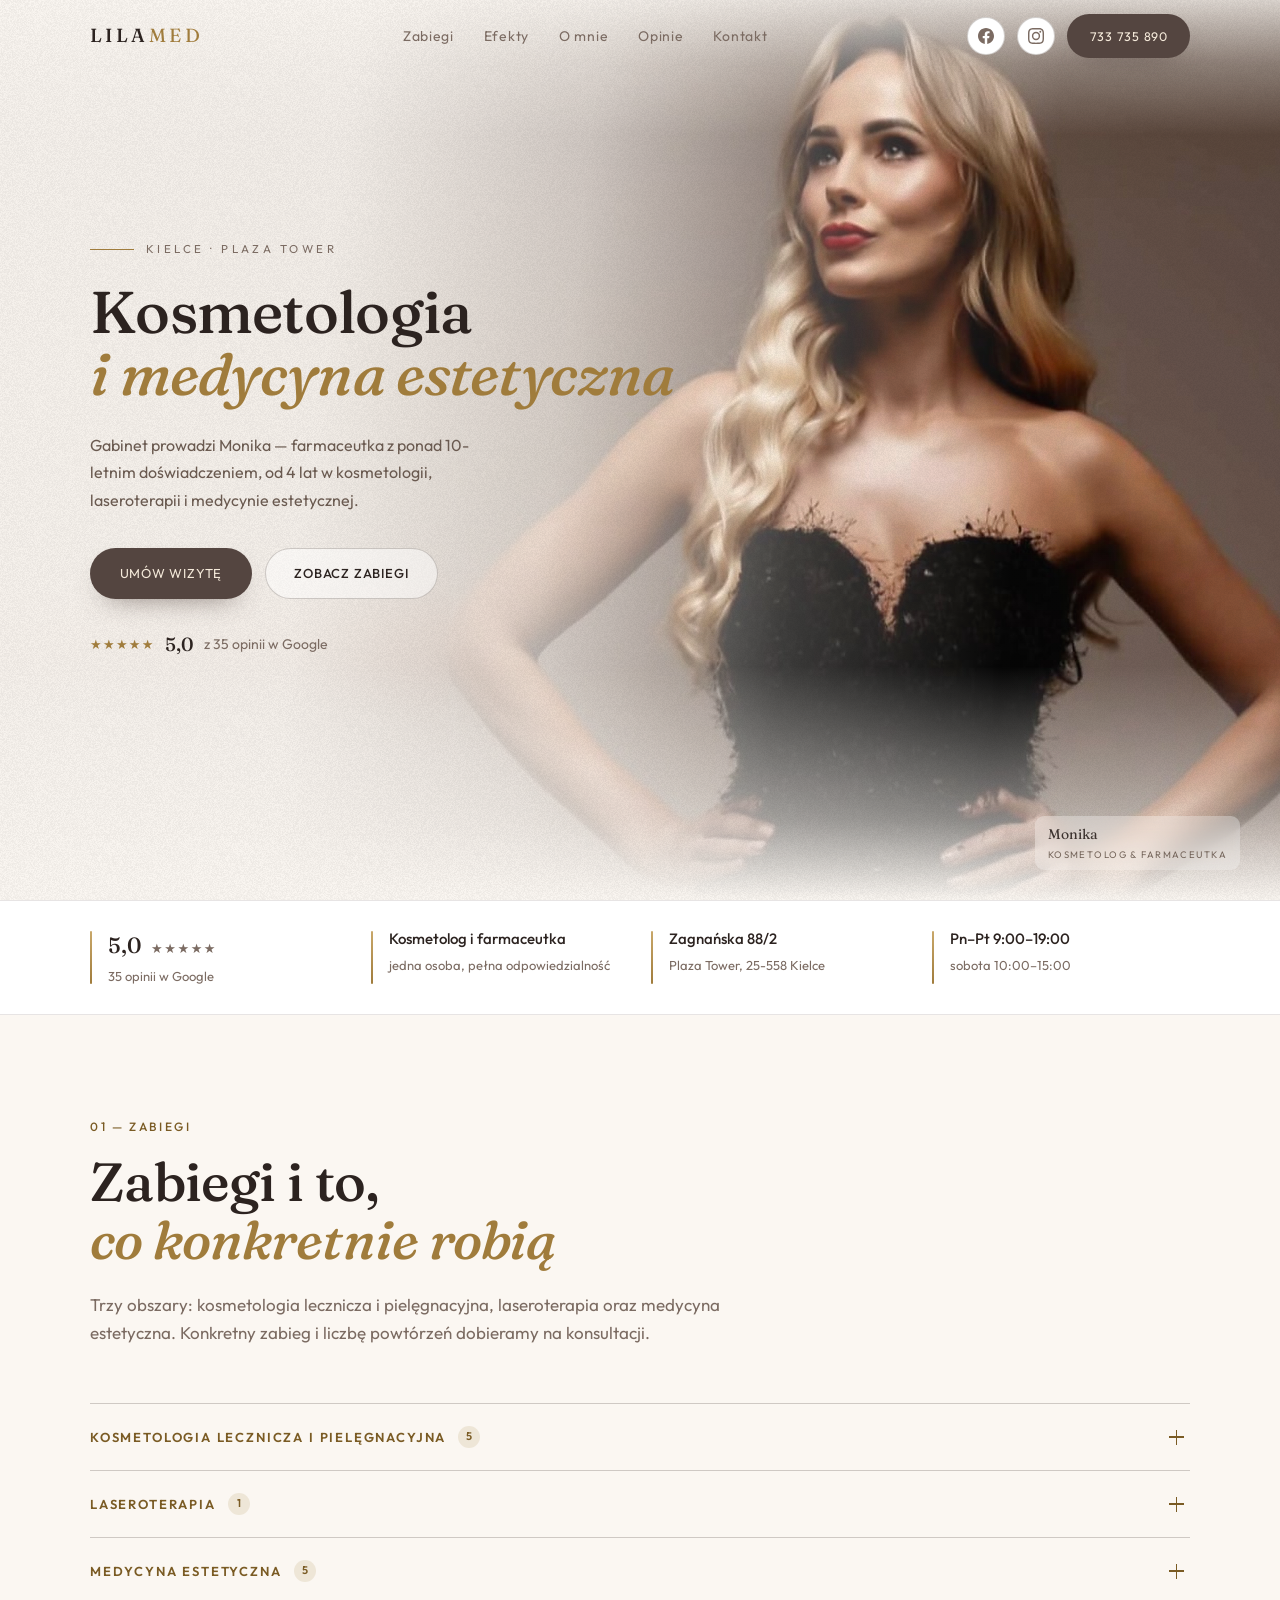
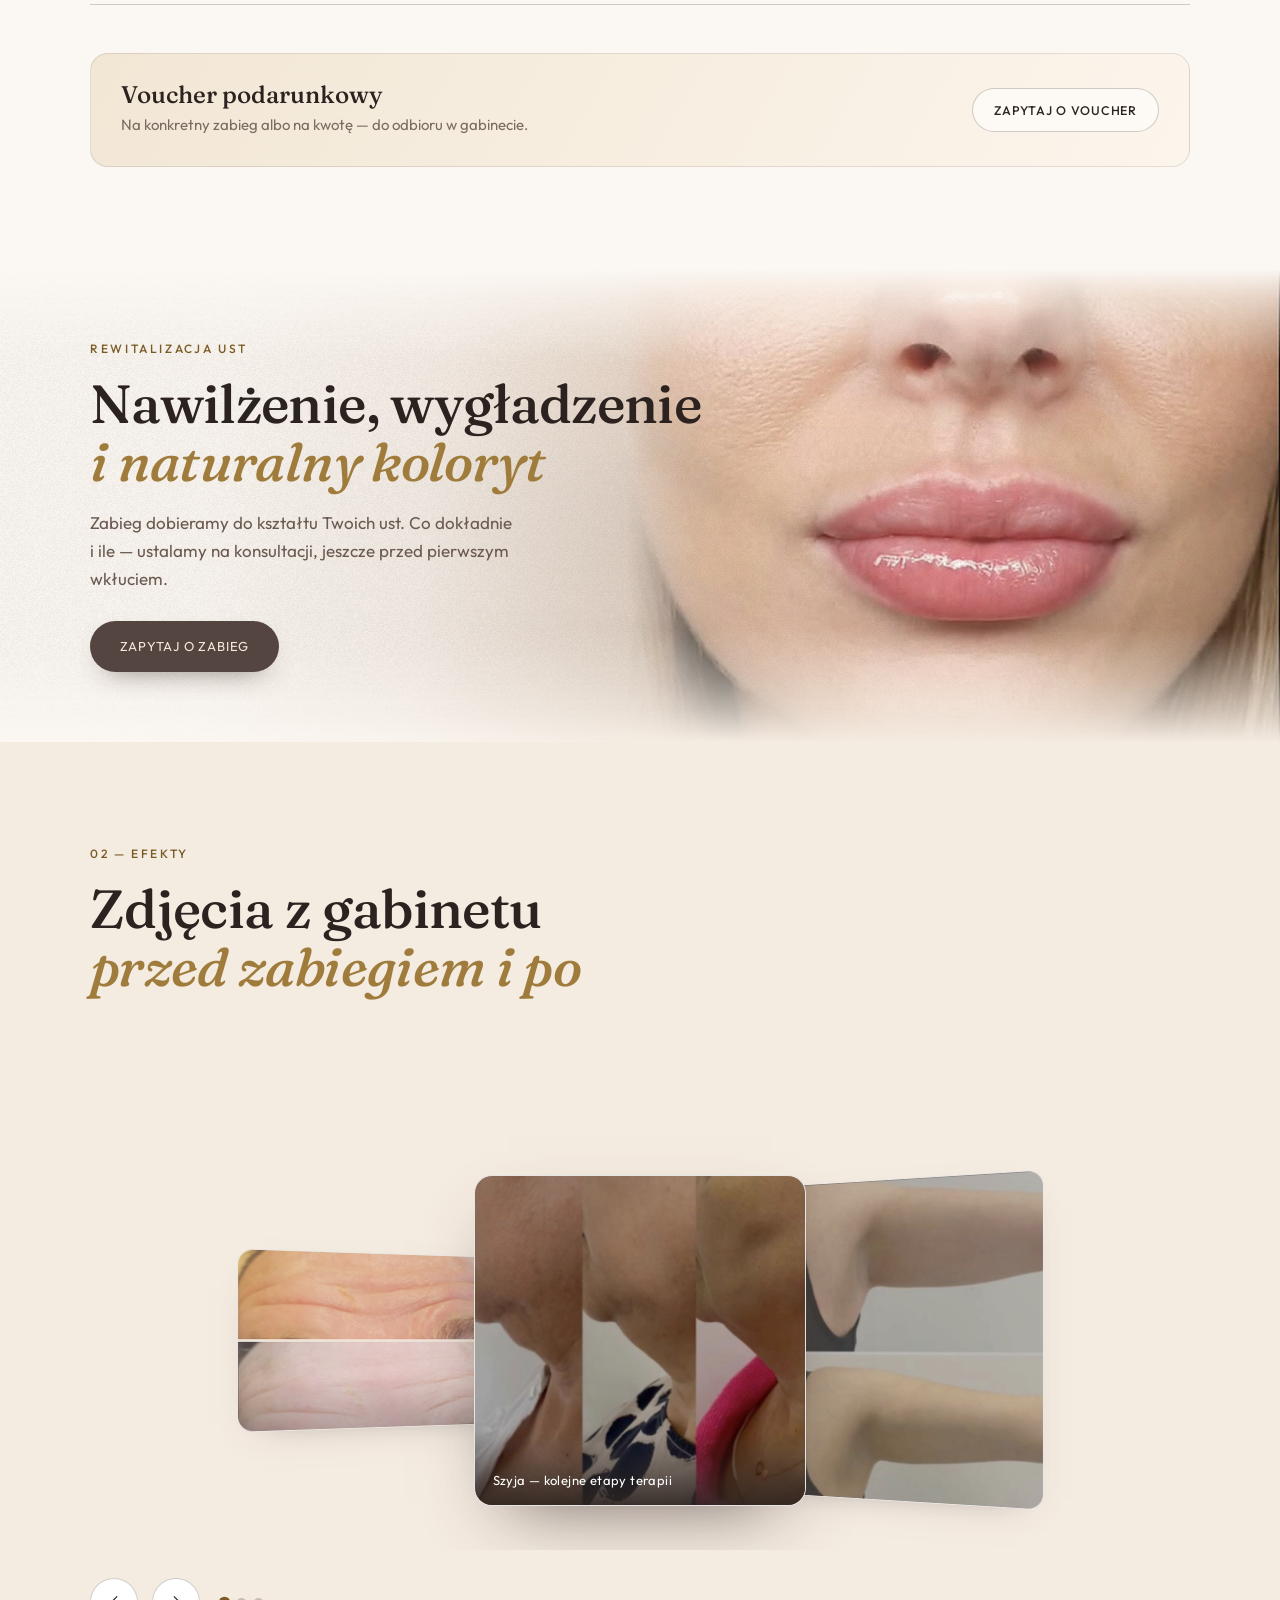
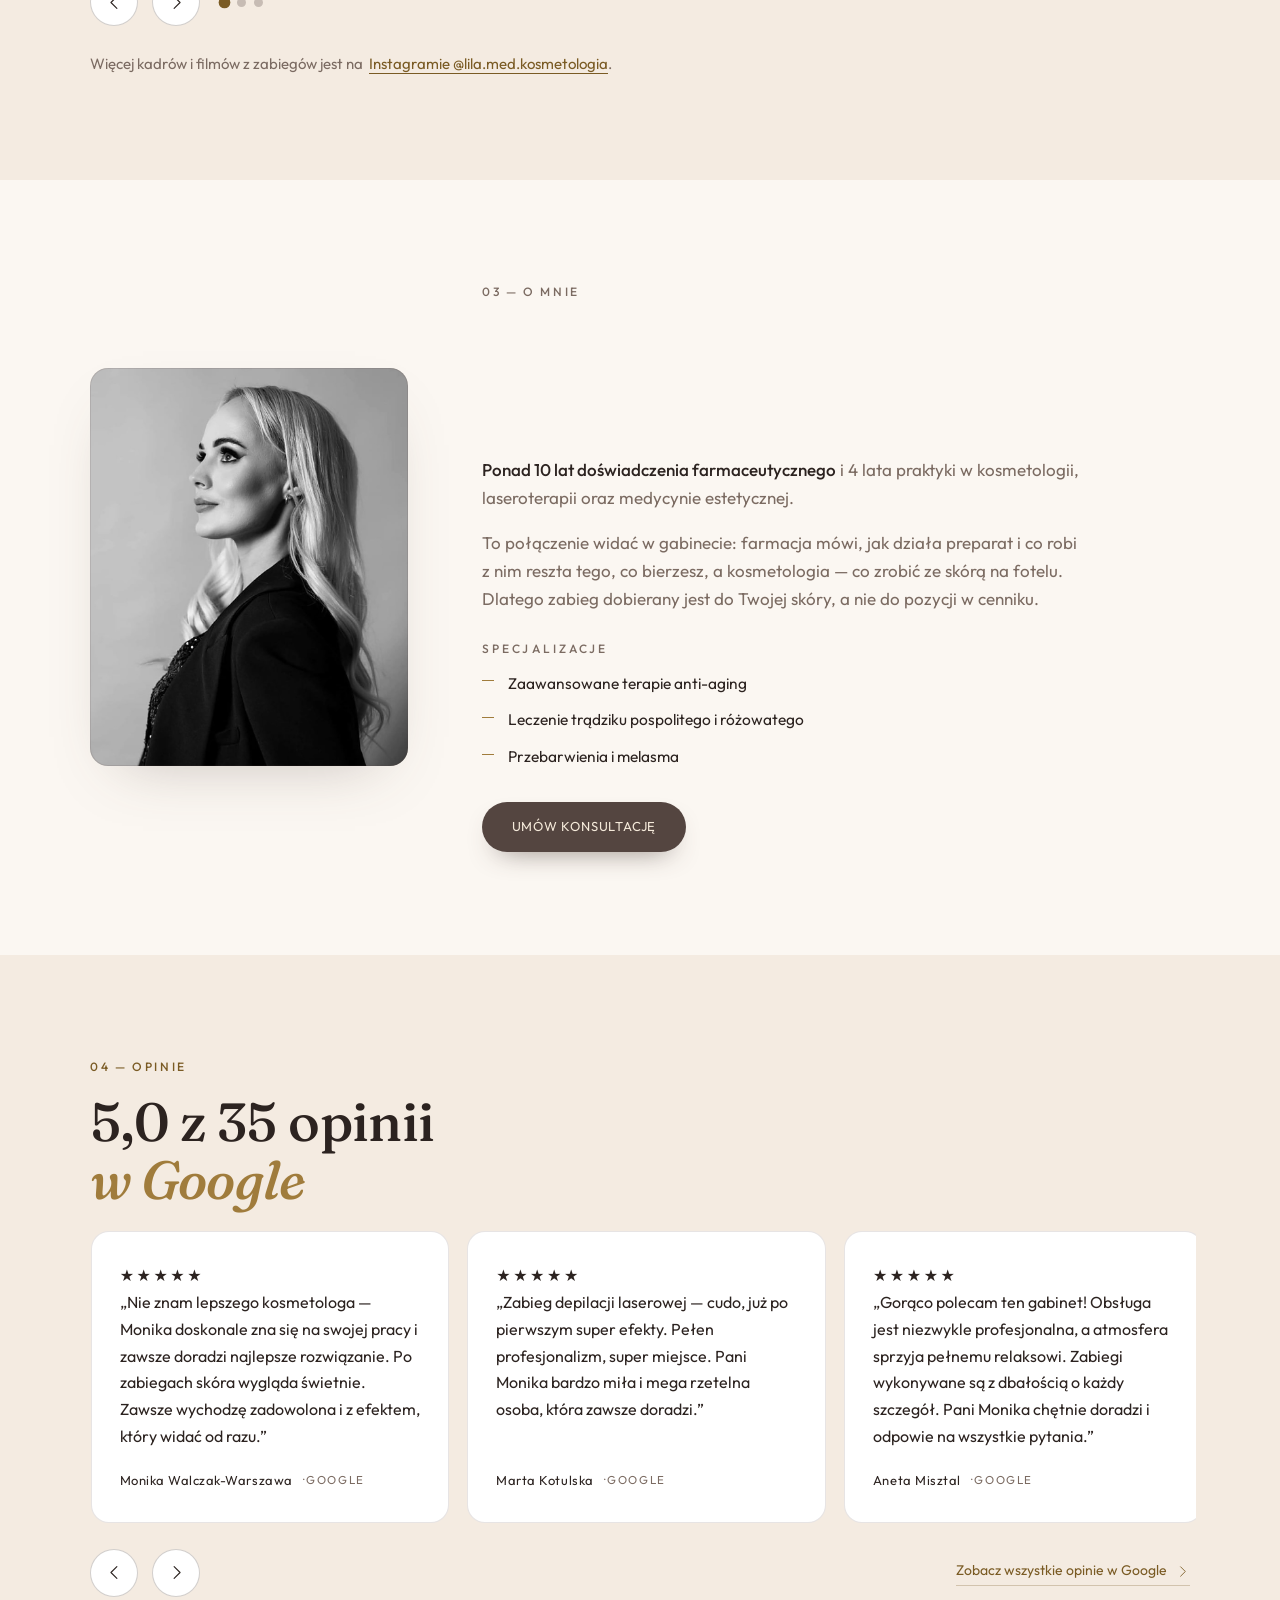
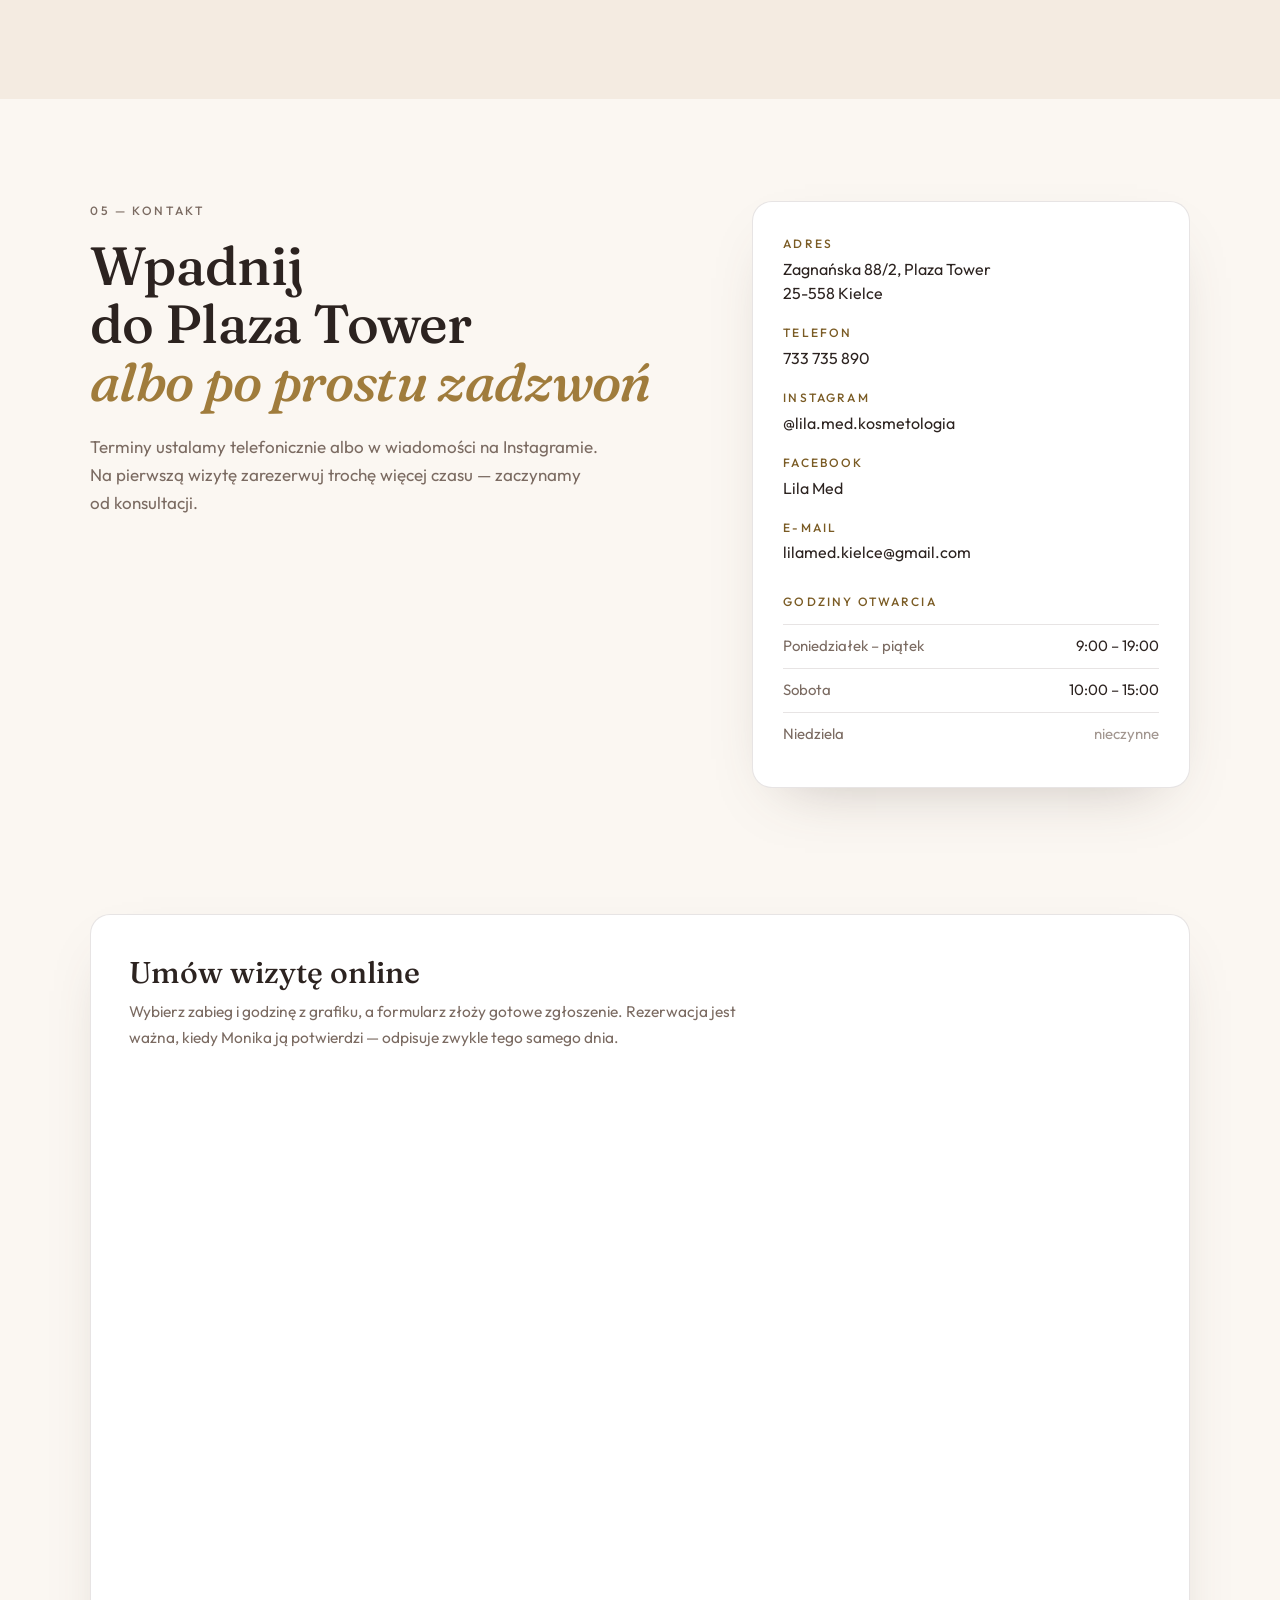
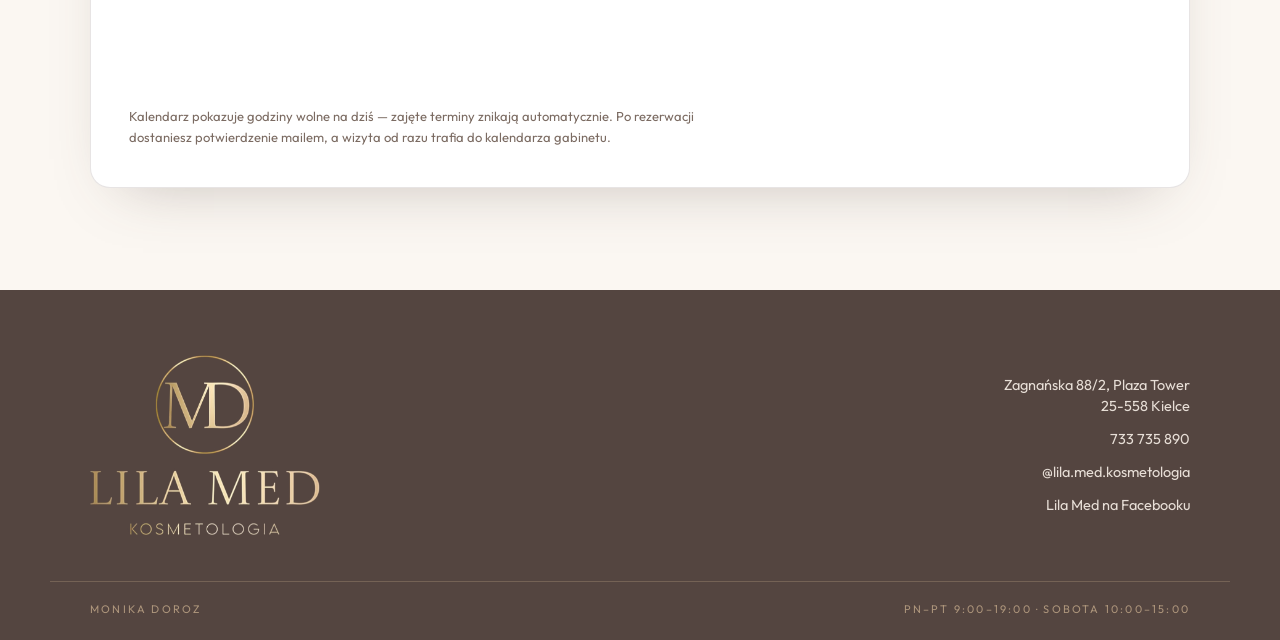
==== commit e190b45e: "Etykieta sekcji: Oferta na Zabiegi Co-Authored-By: Claude Opus 5 <noreply@anthropic.com>" ====
--- a/index.html
+++ b/index.html
@@ -16,7 +16,7 @@
 <link rel="preconnect" href="https://fonts.gstatic.com" crossorigin>
 <link href="https://fonts.googleapis.com/css2?family=Fraunces:ital,opsz,wght@0,9..144,400..700;1,9..144,400..700&family=Outfit:wght@300..700&display=swap" rel="stylesheet">
 <script>document.documentElement.className=document.documentElement.className.replace("no-js","js");</script>
-<link rel="stylesheet" href="style.css">
+<link rel="stylesheet" href="style.css?v=2">
 </head>
 <body id="top">
 
@@ -98,7 +98,7 @@
 <!-- ===== ZABIEGI ===== -->
 <section class="sekcja" id="zabiegi">
   <div class="wrap">
-    <p class="etykieta reveal">01 — Oferta</p>
+    <p class="etykieta reveal">01 — Zabiegi</p>
     <h2 class="tytul reveal">Zabiegi i&nbsp;to,<br><span class="tytul__kursywa">co konkretnie robią</span></h2>
     <p class="wstep reveal">Trzy obszary: kosmetologia lecznicza i&nbsp;pielęgnacyjna, laseroterapia oraz medycyna estetyczna. Konkretny zabieg i&nbsp;liczbę powtórzeń dobieramy na&nbsp;konsultacji.</p>
 
@@ -580,6 +580,6 @@
   </figure>
 </div>
 
-<script src="script.js"></script>
+<script src="script.js?v=2"></script>
 </body>
 </html>
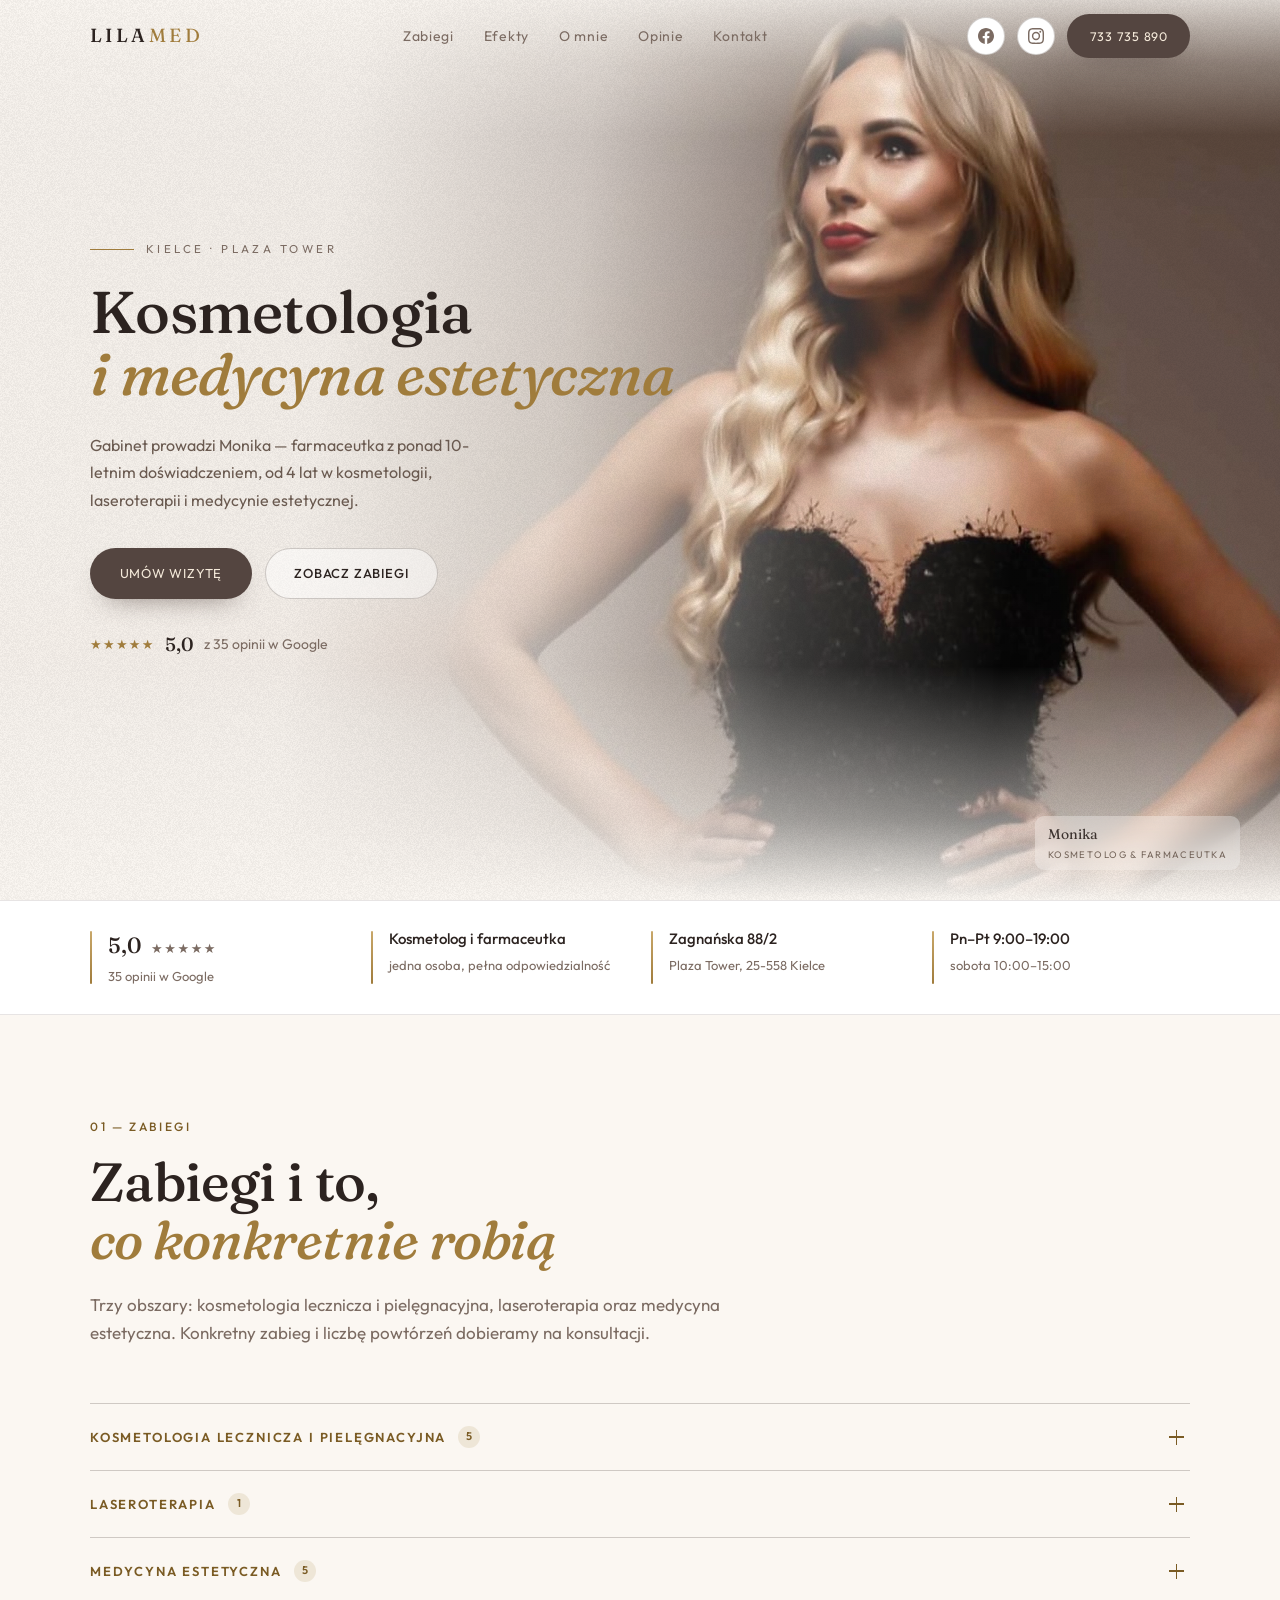
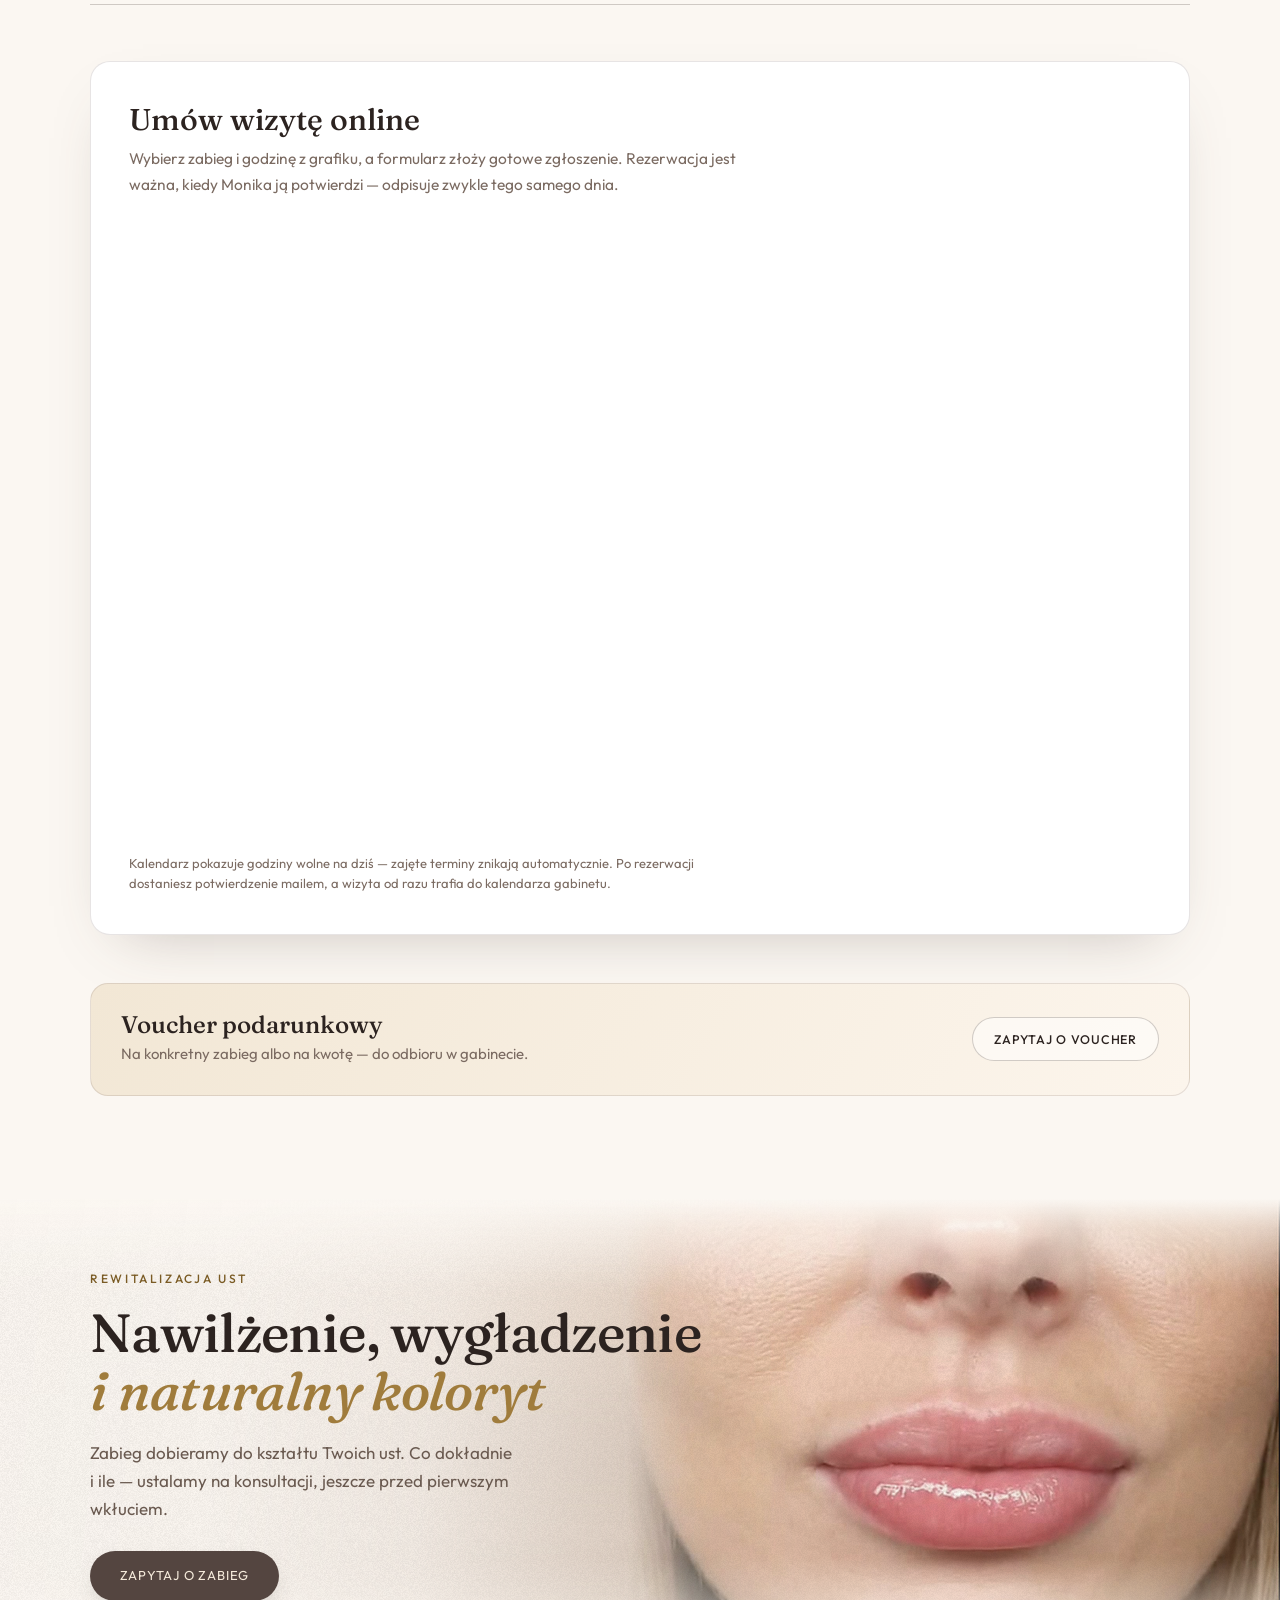
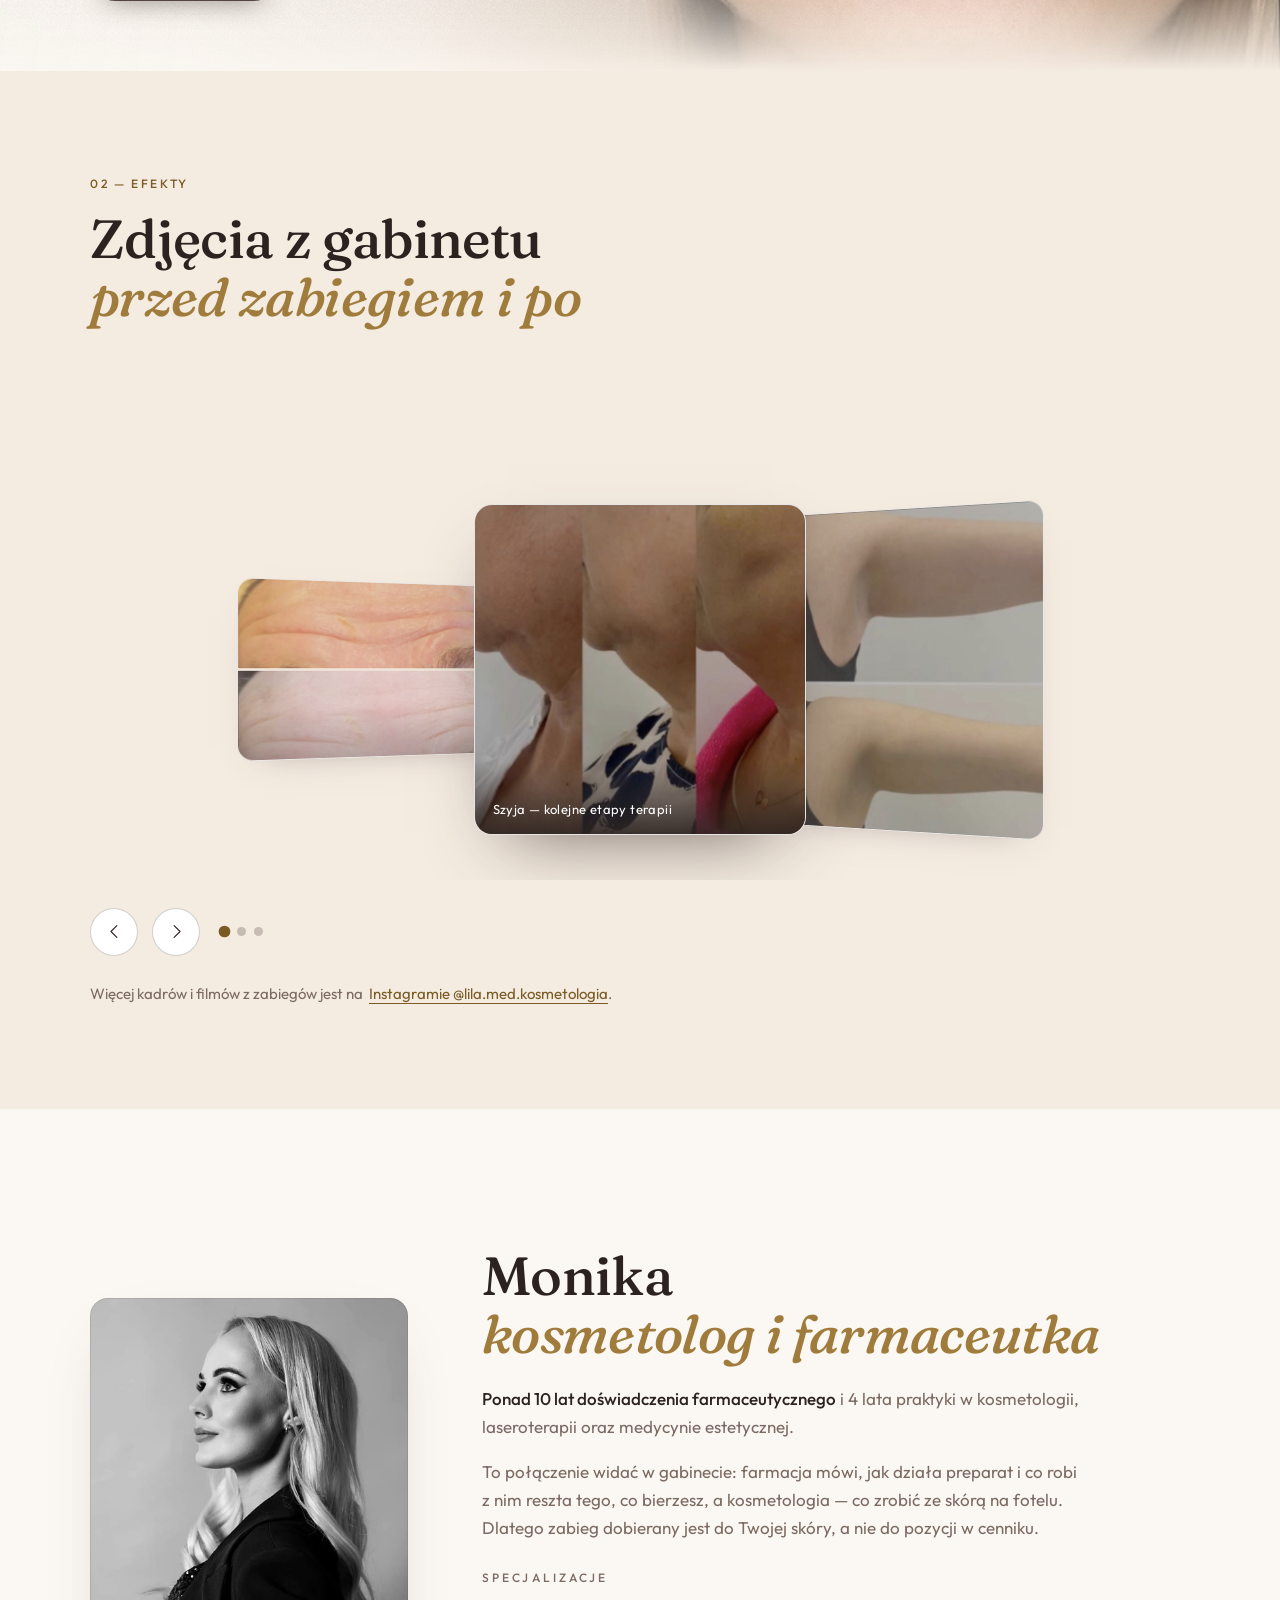
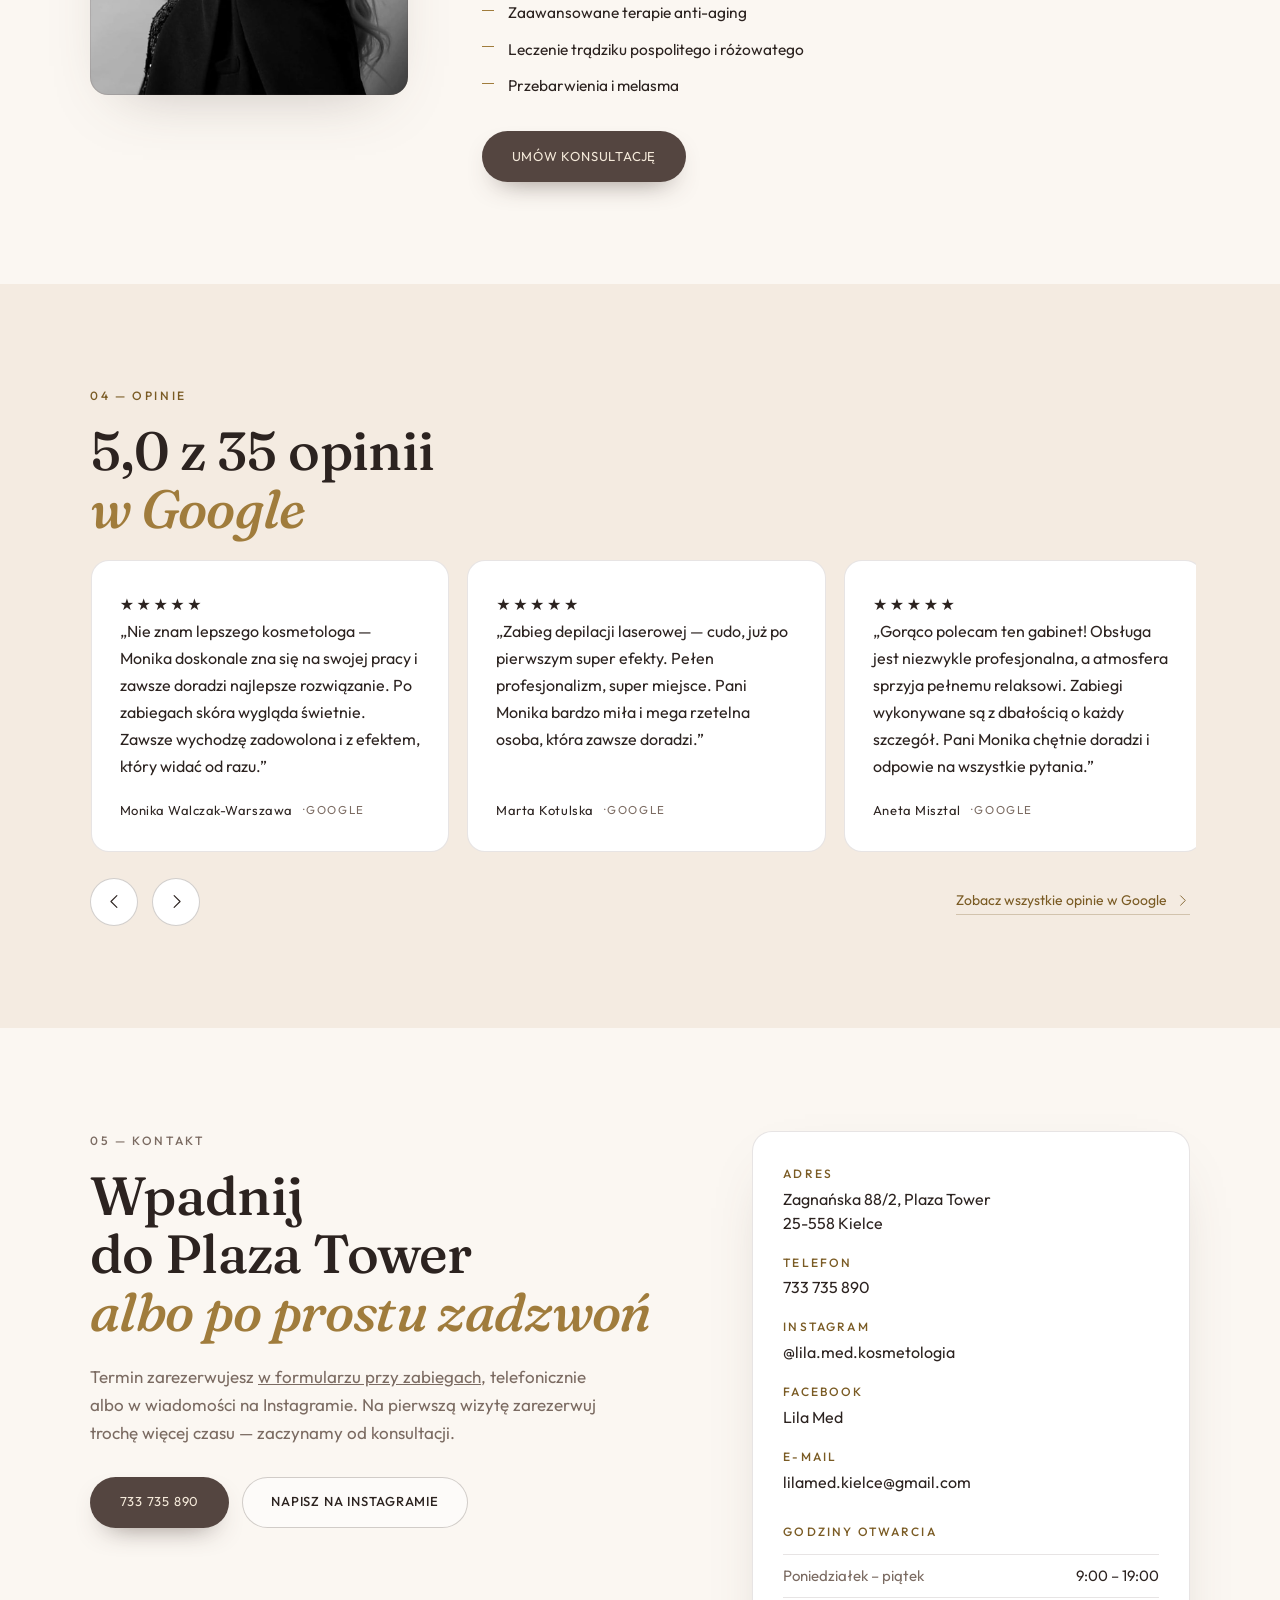
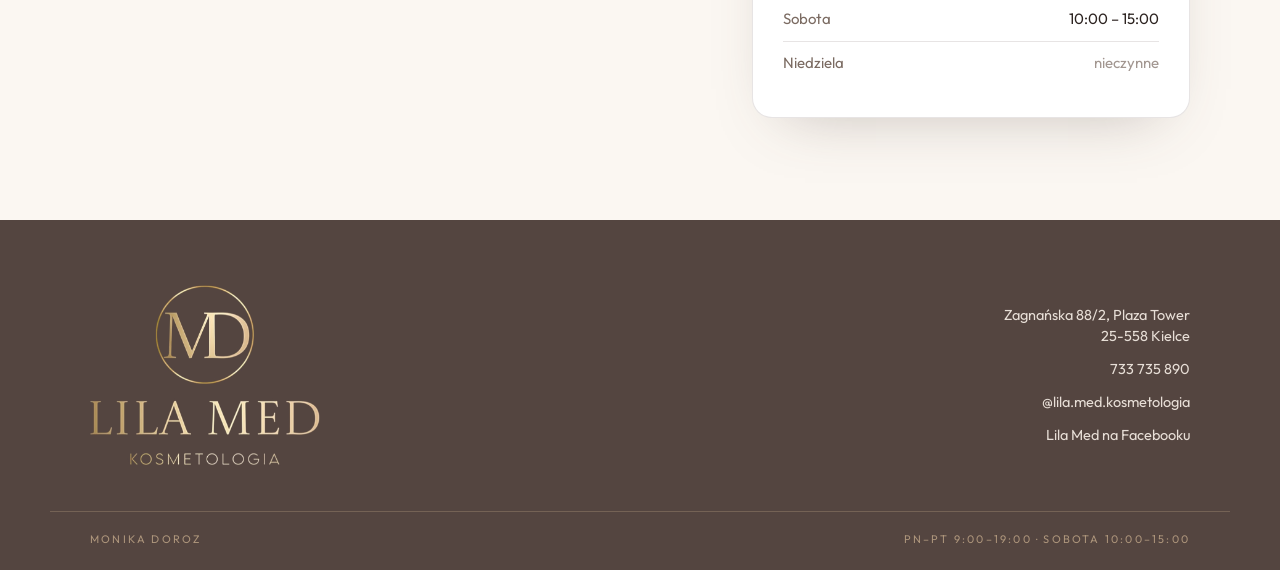
==== commit db569ddf: "Rezerwacja przeniesiona do sekcji Zabiegi Karta z widgetem rezerwacji stała pod danymi kontaktowymi " ====
--- a/index.html
+++ b/index.html
@@ -162,302 +162,6 @@
           </article>
         </div>
       </div>
-    </div>
-
-    <div class="voucher reveal">
-      <div>
-        <h3>Voucher podarunkowy</h3>
-        <p>Na&nbsp;konkretny zabieg albo na&nbsp;kwotę — do&nbsp;odbioru w&nbsp;gabinecie.</p>
-      </div>
-      <a class="btn btn--obrys" href="tel:+48733735890">Zapytaj o&nbsp;voucher</a>
-    </div>
-  </div>
-</section>
-
-<!-- ===== PAS: USTA ===== -->
-<section class="pas" aria-label="Rewitalizacja ust">
-  <img class="pas__foto" src="img/pas-usta-2.jpg" alt="Zbliżenie ust po zabiegu rewitalizacji" loading="lazy" width="3276" height="1242">
-  <span class="pas__zaslona" aria-hidden="true"></span>
-  <span class="pas__ziarno" aria-hidden="true"></span>
-  <div class="wrap pas__tresc">
-    <p class="etykieta reveal">Rewitalizacja ust</p>
-    <h2 class="tytul reveal">Nawilżenie, wygładzenie<br><span class="tytul__kursywa">i naturalny koloryt</span></h2>
-    <p class="pas__lead reveal">Zabieg dobieramy do&nbsp;kształtu Twoich ust. Co&nbsp;dokładnie i&nbsp;ile — ustalamy na&nbsp;konsultacji, jeszcze przed pierwszym wkłuciem.</p>
-    <a class="btn btn--pelny btn--duzy reveal" href="tel:+48733735890">Zapytaj o&nbsp;zabieg</a>
-  </div>
-</section>
-
-<!-- ===== EFEKTY ===== -->
-<section class="sekcja sekcja--ciemna" id="efekty">
-  <div class="wrap">
-    <p class="etykieta reveal">02 — Efekty</p>
-    <h2 class="tytul reveal">Zdjęcia z&nbsp;gabinetu<br><span class="tytul__kursywa">przed zabiegiem i&nbsp;po</span></h2>
-    <p class="wstep reveal">Efekt zawsze zależy od&nbsp;skóry, wieku i&nbsp;liczby zabiegów w&nbsp;serii — te kadry pokazują kierunek, nie&nbsp;gwarancję.</p>
-
-    <div class="karuzela" id="karuzela">
-      <div class="karuzela__scena" id="karuzelaScena">
-        <figure class="karuzela__el" tabindex="0" role="button" aria-label="Powiększ zdjęcie">
-          <img src="img/efekt-szyja.jpg" alt="Skóra szyi na kolejnych etapach terapii" loading="lazy" width="1660" height="1652">
-          <figcaption>Szyja — kolejne etapy terapii</figcaption>
-        </figure>
-        <figure class="karuzela__el" tabindex="0" role="button" aria-label="Powiększ zdjęcie">
-          <img src="img/efekt-ramie.jpg" alt="Ramię przed zabiegiem i po zabiegu" loading="lazy" width="1272" height="1508">
-          <figcaption>Ramię — przed i&nbsp;po</figcaption>
-        </figure>
-        <figure class="karuzela__el" tabindex="0" role="button" aria-label="Powiększ zdjęcie">
-          <img src="img/efekt-czolo.jpg" alt="Zmarszczki na czole przed zabiegiem i po zabiegu" loading="lazy" width="1704" height="1088">
-          <figcaption>Czoło — przed i&nbsp;po</figcaption>
-        </figure>
-      </div>
-      <div class="karuzela__sterowanie">
-        <button class="karuzela__strzalka karuzela__strzalka--lewo" type="button" aria-label="Poprzednie zdjęcie"><svg viewBox="0 0 24 24" width="19" height="19" aria-hidden="true" focusable="false"><path d="M15 4.5 7.5 12 15 19.5" fill="none" stroke="currentColor" stroke-width="1.4" stroke-linecap="round" stroke-linejoin="round"/></svg></button>
-        <button class="karuzela__strzalka karuzela__strzalka--prawo" type="button" aria-label="Następne zdjęcie"><svg viewBox="0 0 24 24" width="19" height="19" aria-hidden="true" focusable="false"><path d="M15 4.5 7.5 12 15 19.5" fill="none" stroke="currentColor" stroke-width="1.4" stroke-linecap="round" stroke-linejoin="round"/></svg></button>
-        <div class="karuzela__kropki" id="karuzelaKropki" aria-hidden="true"></div>
-      </div>
-    </div>
-
-    <p class="galeria__link reveal">Więcej kadrów i&nbsp;filmów z&nbsp;zabiegów jest na&nbsp;
-      <a href="https://www.instagram.com/lila.med.kosmetologia/" target="_blank" rel="noopener">Instagramie&nbsp;@lila.med.kosmetologia</a>.</p>
-  </div>
-</section>
-
-<!-- ===== O MNIE ===== -->
-<section class="sekcja" id="omnie">
-  <div class="wrap omnie">
-    <div class="omnie__foto reveal">
-      <img src="img/omnie.jpg" alt="Monika Doroz — farmaceutka i kosmetolog, Lila Med Kielce" loading="lazy" width="938" height="1173">
-      <span class="omnie__ramka" aria-hidden="true"></span>
-    </div>
-    <div class="omnie__tekst">
-      <p class="etykieta reveal">03 — O mnie</p>
-      <h2 class="tytul reveal">Monika<br><span class="tytul__kursywa">kosmetolog i farmaceutka</span></h2>
-      <p class="reveal"><strong>Ponad 10 lat doświadczenia farmaceutycznego</strong> i&nbsp;4&nbsp;lata praktyki w&nbsp;kosmetologii, laseroterapii oraz medycynie estetycznej.</p>
-      <p class="reveal">To połączenie widać w&nbsp;gabinecie: farmacja mówi, jak działa preparat i&nbsp;co robi z&nbsp;nim reszta tego, co bierzesz, a&nbsp;kosmetologia — co zrobić ze&nbsp;skórą na&nbsp;fotelu. Dlatego zabieg dobierany jest do&nbsp;Twojej skóry, a&nbsp;nie do&nbsp;pozycji w&nbsp;cenniku.</p>
-      <p class="lista__nad reveal">Specjalizacje</p>
-      <ul class="lista reveal">
-        <li>Zaawansowane terapie anti-aging</li>
-        <li>Leczenie trądziku pospolitego i&nbsp;różowatego</li>
-        <li>Przebarwienia i&nbsp;melasma</li>
-      </ul>
-      <a class="btn btn--pelny btn--duzy reveal" href="tel:+48733735890">Umów konsultację</a>
-    </div>
-  </div>
-</section>
-
-<!-- ===== OPINIE ===== -->
-<section class="sekcja sekcja--ciemna" id="opinie">
-  <div class="wrap">
-    <p class="etykieta reveal">04 — Opinie</p>
-    <h2 class="tytul reveal">5,0 z&nbsp;35 opinii<br><span class="tytul__kursywa">w Google</span></h2>
-
-    <div class="opinie">
-      <div class="opinie__pas" id="opiniePas">
-        <blockquote class="opinia reveal">
-          <p class="opinia__gw" aria-label="Ocena 5 na 5">★★★★★</p>
-          <p>„Nie znam lepszego kosmetologa — Monika doskonale zna się na swojej pracy i zawsze doradzi najlepsze rozwiązanie. Po zabiegach skóra wygląda świetnie. Zawsze wychodzę zadowolona i z efektem, który widać od razu.”</p>
-          <footer>Monika Walczak-Warszawa<span>Google</span></footer>
-        </blockquote>
-        <blockquote class="opinia reveal">
-          <p class="opinia__gw" aria-label="Ocena 5 na 5">★★★★★</p>
-          <p>„Zabieg depilacji laserowej — cudo, już po pierwszym super efekty. Pełen profesjonalizm, super miejsce. Pani Monika bardzo miła i mega rzetelna osoba, która zawsze doradzi.”</p>
-          <footer>Marta Kotulska<span>Google</span></footer>
-        </blockquote>
-        <blockquote class="opinia reveal">
-          <p class="opinia__gw" aria-label="Ocena 5 na 5">★★★★★</p>
-          <p>„Gorąco polecam ten gabinet! Obsługa jest niezwykle profesjonalna, a atmosfera sprzyja pełnemu relaksowi. Zabiegi wykonywane są z dbałością o każdy szczegół. Pani Monika chętnie doradzi i odpowie na wszystkie pytania.”</p>
-          <footer>Aneta Misztal<span>Google</span></footer>
-        </blockquote>
-        <blockquote class="opinia reveal">
-          <p class="opinia__gw" aria-label="Ocena 5 na 5">★★★★★</p>
-          <p>„Salon na najwyższym poziomie, a pani Monika to profesjonalistka. Za każdym razem efekty zabiegów przerastają moje oczekiwania — wychodzę piękniejsza, szczęśliwsza i zrelaksowana.”</p>
-          <footer>Katarzyna<span>Google</span></footer>
-        </blockquote>
-        <blockquote class="opinia reveal">
-          <p class="opinia__gw" aria-label="Ocena 5 na 5">★★★★★</p>
-          <p>„Polecam zabiegi u Pani Moniki, pełen profesjonalizm i miła atmosfera. Zarówno zabiegi depilacji laserowej, jak i na twarz — stymulatory, mezoterapia, oczyszczanie — odpowiednio dobrane i wykonane.”</p>
-          <footer>Małgorzata Gorzkowska<span>Google</span></footer>
-        </blockquote>
-        <blockquote class="opinia reveal">
-          <p class="opinia__gw" aria-label="Ocena 5 na 5">★★★★★</p>
-          <p>„Byłem na depilacji laserowej w Lila Med i wszystko przebiegło świetnie. Pani Monika jest bardzo uśmiechnięta, profesjonalna i dokładnie wszystko mi wytłumaczyła. Zabieg wykonany bez stresu i w miłej atmosferze.”</p>
-          <footer>Patryk<span>Google</span></footer>
-        </blockquote>
-        <blockquote class="opinia reveal">
-          <p class="opinia__gw" aria-label="Ocena 5 na 5">★★★★★</p>
-          <p>„Mega profesjonalnie! Pani Monika ma indywidualne podejście do klienta. Zawsze doradzi i wytłumaczy, jaki zabieg jest najlepszy dla Twojej cery i ciała.”</p>
-          <footer>kalla gaka<span>Google</span></footer>
-        </blockquote>
-        <blockquote class="opinia reveal">
-          <p class="opinia__gw" aria-label="Ocena 5 na 5">★★★★★</p>
-          <p>„Polecam każdemu wizytę u Moniki. Profesjonalna obsługa, miła atmosfera i świetne efekty zabiegów. Zawsze czuję się tu bezpiecznie i dobrze zaopiekowana. Polecam z całego serca!”</p>
-          <footer>Joanna Kierzkowska<span>Google</span></footer>
-        </blockquote>
-        <blockquote class="opinia reveal">
-          <p class="opinia__gw" aria-label="Ocena 5 na 5">★★★★★</p>
-          <p>„Polecam mezoterapię igłową skóry głowy. Zabieg wykonywany profesjonalnie, w komfortowej atmosferze — i co najważniejsze, igły nie takie straszne, jak je malują.”</p>
-          <footer>Rafał<span>Google</span></footer>
-        </blockquote>
-        <blockquote class="opinia reveal">
-          <p class="opinia__gw" aria-label="Ocena 5 na 5">★★★★★</p>
-          <p>„Wizyta u pani Moniki to czysta przyjemność. Korzystam z jej usług już od kilku lat i zawsze wychodziłam zadowolona z wykonanego zabiegu.”</p>
-          <footer>Agata Wojda<span>Google</span></footer>
-        </blockquote>
-        <blockquote class="opinia reveal">
-          <p class="opinia__gw" aria-label="Ocena 5 na 5">★★★★★</p>
-          <p>„Profesjonalizm w każdym calu, szeroki wybór zabiegów, a przy tym Pani Monika świetnie dobierze najlepszy. Do tego zawsze ciepła atmosfera. Wracam z przyjemnością.”</p>
-          <footer>Anna Szyc<span>Google</span></footer>
-        </blockquote>
-        <blockquote class="opinia reveal">
-          <p class="opinia__gw" aria-label="Ocena 5 na 5">★★★★★</p>
-          <p>„Miałam przyjemność skorzystać z usług salonu Lila Med w Kielcach i jestem bardzo zadowolona. Profesjonalna obsługa od samego wejścia.”</p>
-          <footer>Katarzyna Bujak<span>Google</span></footer>
-        </blockquote>
-        <blockquote class="opinia reveal">
-          <p class="opinia__gw" aria-label="Ocena 5 na 5">★★★★★</p>
-          <p>„Z czystym sumieniem polecam Paniom i Panom zabiegi u Moniki. To specjalistka, która uwielbia swoją pracę.”</p>
-          <footer>Barbara Czerw<span>Google</span></footer>
-        </blockquote>
-        <blockquote class="opinia reveal">
-          <p class="opinia__gw" aria-label="Ocena 5 na 5">★★★★★</p>
-          <p>„Byłem w tym salonie już parę razy i za każdym razem Pani Monika stawała na głowie, aby zabieg przeprowadzić na jak najwyższym poziomie.”</p>
-          <footer>Norbert Pawlik<span>Google</span></footer>
-        </blockquote>
-        <blockquote class="opinia reveal">
-          <p class="opinia__gw" aria-label="Ocena 5 na 5">★★★★★</p>
-          <p>„Wizyta u pani Moniki była czystą przyjemnością. Profesjonalne podejście, ogromna wiedza i delikatność sprawiły, że czułam się zaopiekowana od początku do końca.”</p>
-          <footer>Aneta Pasak<span>Google</span></footer>
-        </blockquote>
-        <blockquote class="opinia reveal">
-          <p class="opinia__gw" aria-label="Ocena 5 na 5">★★★★★</p>
-          <p>„Pani Monika z Lila Med jest wspaniałą profesjonalistką, jak również przemiłą osobą. W gabinecie można się zrelaksować podczas wykonywanych zabiegów.”</p>
-          <footer>Jadwiga Ślusarczyk<span>Google</span></footer>
-        </blockquote>
-        <blockquote class="opinia reveal">
-          <p class="opinia__gw" aria-label="Ocena 5 na 5">★★★★★</p>
-          <p>„Miła atmosfera i bardzo profesjonalne podejście. Zabieg wykonany z ogromną wiedzą i doświadczeniem. Zdecydowanie polecam i na pewno wrócę.”</p>
-          <footer>monika światek<span>Google</span></footer>
-        </blockquote>
-        <blockquote class="opinia reveal">
-          <p class="opinia__gw" aria-label="Ocena 5 na 5">★★★★★</p>
-          <p>„Lila Med — gabinet godny polecenia. Zabiegi wykonywane profesjonalnie, z uwzględnieniem specjalnych potrzeb klienta.”</p>
-          <footer>Ciril<span>Google</span></footer>
-        </blockquote>
-        <blockquote class="opinia reveal">
-          <p class="opinia__gw" aria-label="Ocena 5 na 5">★★★★★</p>
-          <p>„Bardzo polecam Lila Med — profesjonalna obsługa. Miła atmosfera. Perfekcyjnie wykonany zabieg.”</p>
-          <footer>Weronika Sokołowska-Kula<span>Google</span></footer>
-        </blockquote>
-        <blockquote class="opinia reveal">
-          <p class="opinia__gw" aria-label="Ocena 5 na 5">★★★★★</p>
-          <p>„Profesjonalizm na najwyższym poziomie. Skuteczność zabiegów laserowych, jakich nigdzie nie znajdziecie! Efekty wspaniałe.”</p>
-          <footer>Marta Jabłońska<span>Google</span></footer>
-        </blockquote>
-        <blockquote class="opinia reveal">
-          <p class="opinia__gw" aria-label="Ocena 5 na 5">★★★★★</p>
-          <p>„Bardzo polecam wizytę w Lila Med. Super atmosfera, pełen profesjonalizm Moniki oraz przede wszystkim spektakularne efekty.”</p>
-          <footer>Emilia Majer<span>Google</span></footer>
-        </blockquote>
-        <blockquote class="opinia reveal">
-          <p class="opinia__gw" aria-label="Ocena 5 na 5">★★★★★</p>
-          <p>„Świetne miejsce, super atmosfera i najważniejsze — zabiegi, które dają efekty! Polecam serdecznie Monię.”</p>
-          <footer>Monika<span>Google</span></footer>
-        </blockquote>
-        <blockquote class="opinia reveal">
-          <p class="opinia__gw" aria-label="Ocena 5 na 5">★★★★★</p>
-          <p>„Polecam panią Monikę — pełen profesjonalizm, zabieg przebiegł w miłej atmosferze. Buzia młodsza i ładniejsza. Dziękuję!”</p>
-          <footer>Jolanta Filipiak<span>Google</span></footer>
-        </blockquote>
-        <blockquote class="opinia reveal">
-          <p class="opinia__gw" aria-label="Ocena 5 na 5">★★★★★</p>
-          <p>„Pełen profesjonalizm i super atmosfera. Każdy zabieg dobierany jest do indywidualnych potrzeb klienta. Polecam z całego serca.”</p>
-          <footer>Magdalena Nowak<span>Google</span></footer>
-        </blockquote>
-        <blockquote class="opinia reveal">
-          <p class="opinia__gw" aria-label="Ocena 5 na 5">★★★★★</p>
-          <p>„Fantastyczny gabinet! Przesympatyczna Pani Monika. Pełen profesjonalizm i zaangażowanie. Polecam!”</p>
-          <footer>Katarzyna Gierada-Meducka<span>Google</span></footer>
-        </blockquote>
-        <blockquote class="opinia reveal">
-          <p class="opinia__gw" aria-label="Ocena 5 na 5">★★★★★</p>
-          <p>„Pełen profesjonalizm i cudowne efekty po odpowiednio dobranych zabiegach. Zawsze miła i profesjonalna atmosfera.”</p>
-          <footer>Patrycja Dziarmaga<span>Google</span></footer>
-        </blockquote>
-        <blockquote class="opinia reveal">
-          <p class="opinia__gw" aria-label="Ocena 5 na 5">★★★★★</p>
-          <p>„Polecam serdecznie zabiegi u Pani Moniki — indywidualne podejście do klienta i pełen profesjonalizm. Na pewno tam wrócę.”</p>
-          <footer>Tech-Mar Osuszanie<span>Google</span></footer>
-        </blockquote>
-        <blockquote class="opinia reveal">
-          <p class="opinia__gw" aria-label="Ocena 5 na 5">★★★★★</p>
-          <p>„Jestem bardzo zadowolona za każdym razem. Gorąco polecam salon i Monikę.”</p>
-          <footer>Sylwia Knap<span>Google</span></footer>
-        </blockquote>
-        <blockquote class="opinia reveal">
-          <p class="opinia__gw" aria-label="Ocena 5 na 5">★★★★★</p>
-          <p>„Genialna atmosfera, profesjonalne podejście, bardzo miło spędzony czas.”</p>
-          <footer>Monika Smolna<span>Google</span></footer>
-        </blockquote>
-        <blockquote class="opinia reveal">
-          <p class="opinia__gw" aria-label="Ocena 5 na 5">★★★★★</p>
-          <p>„Bardzo dobre efekty po zabiegach. Polecam.”</p>
-          <footer>Adriana Biegańska<span>Google</span></footer>
-        </blockquote>
-        <blockquote class="opinia reveal">
-          <p class="opinia__gw" aria-label="Ocena 5 na 5">★★★★★</p>
-          <p>„Pełen profesjonalizm. Bardzo polecam.”</p>
-          <footer>Iwona Lach<span>Google</span></footer>
-        </blockquote>
-        <blockquote class="opinia reveal">
-          <p class="opinia__gw" aria-label="Ocena 5 na 5">★★★★★</p>
-          <p>„Pełen profesjonalizm i zaangażowanie.”</p>
-          <footer>Kinga Olszewska<span>Google</span></footer>
-        </blockquote>
-        <blockquote class="opinia reveal">
-          <p class="opinia__gw" aria-label="Ocena 5 na 5">★★★★★</p>
-          <p>„Rewelacja!”</p>
-          <footer>Daria<span>Google</span></footer>
-        </blockquote>
-      </div>
-      <div class="opinie__sterowanie">
-        <button class="opinie__strzalka opinie__strzalka--lewo" type="button" aria-label="Poprzednia opinia"><svg viewBox="0 0 24 24" width="19" height="19" aria-hidden="true" focusable="false"><path d="M15 4.5 7.5 12 15 19.5" fill="none" stroke="currentColor" stroke-width="1.4" stroke-linecap="round" stroke-linejoin="round"/></svg></button>
-        <button class="opinie__strzalka opinie__strzalka--prawo" type="button" aria-label="Następna opinia"><svg viewBox="0 0 24 24" width="19" height="19" aria-hidden="true" focusable="false"><path d="M15 4.5 7.5 12 15 19.5" fill="none" stroke="currentColor" stroke-width="1.4" stroke-linecap="round" stroke-linejoin="round"/></svg></button>
-        <a class="opinie__link" href="https://www.google.com/maps?cid=7402158066935722614" target="_blank" rel="noopener">Zobacz wszystkie opinie w&nbsp;Google
-          <svg viewBox="0 0 24 24" width="15" height="15" aria-hidden="true" focusable="false"><path d="M9 4.5 16.5 12 9 19.5" fill="none" stroke="currentColor" stroke-width="1.4" stroke-linecap="round" stroke-linejoin="round"/></svg>
-        </a>
-      </div>
-    </div>
-  </div>
-</section>
-
-<!-- ===== KONTAKT ===== -->
-<section class="sekcja" id="kontakt">
-  <div class="wrap kontakt">
-    <div class="kontakt__lewo">
-      <p class="etykieta reveal">05 — Kontakt</p>
-      <h2 class="tytul reveal">Wpadnij do&nbsp;Plaza&nbsp;Tower<br><span class="tytul__kursywa">albo po prostu zadzwoń</span></h2>
-      <p class="reveal">Terminy ustalamy telefonicznie albo w&nbsp;wiadomości na&nbsp;Instagramie. Na&nbsp;pierwszą wizytę zarezerwuj trochę więcej czasu — zaczynamy od&nbsp;konsultacji.</p>
-      <div class="kontakt__cta reveal">
-        <a class="btn btn--pelny btn--duzy" href="tel:+48733735890">733 735 890</a>
-        <a class="btn btn--obrys btn--duzy" href="https://www.instagram.com/lila.med.kosmetologia/" target="_blank" rel="noopener">Napisz na&nbsp;Instagramie</a>
-      </div>
-    </div>
-
-    <div class="kontakt__prawo reveal">
-      <dl class="dane">
-        <div><dt>Adres</dt><dd><a href="https://maps.google.com/?q=Zagna%C5%84ska+88%2F2%2C+25-558+Kielce" target="_blank" rel="noopener">Zagnańska 88/2, Plaza Tower<br>25-558 Kielce</a></dd></div>
-        <div><dt>Telefon</dt><dd><a href="tel:+48733735890">733 735 890</a></dd></div>
-        <div><dt>Instagram</dt><dd><a href="https://www.instagram.com/lila.med.kosmetologia/" target="_blank" rel="noopener">@lila.med.kosmetologia</a></dd></div>
-        <div><dt>Facebook</dt><dd><a href="https://www.facebook.com/profile.php?id=61568752810289" target="_blank" rel="noopener">Lila Med</a></dd></div>
-        <div><dt>E-mail</dt><dd><a href="mailto:lilamed.kielce@gmail.com">lilamed.kielce@gmail.com</a></dd></div>
-      </dl>
-      <table class="godziny">
-        <caption>Godziny otwarcia</caption>
-        <tbody>
-          <tr><th scope="row">Poniedziałek – piątek</th><td>9:00 – 19:00</td></tr>
-          <tr><th scope="row">Sobota</th><td>10:00 – 15:00</td></tr>
-          <tr><th scope="row">Niedziela</th><td class="godziny__zamk">nieczynne</td></tr>
-        </tbody>
-      </table>
     </div>
 
     <form class="rezerwacja reveal" id="umow" novalidate>
@@ -547,6 +251,303 @@
       </div>
       <p class="rezerwacja__nota" data-tryb="formularz">Grafik pokazuje godziny pracy gabinetu — pojedyncze terminy mogą być już zajęte, dlatego Monika potwierdza każdą rezerwację. Formularz nie wysyła niczego w&nbsp;tle: otwiera WhatsAppa albo Twój program pocztowy z&nbsp;gotową treścią, którą sam(a) wysyłasz, więc dane nie trafiają na&nbsp;żaden zewnętrzny serwer.</p>
     </form>
+
+    <div class="voucher reveal">
+      <div>
+        <h3>Voucher podarunkowy</h3>
+        <p>Na&nbsp;konkretny zabieg albo na&nbsp;kwotę — do&nbsp;odbioru w&nbsp;gabinecie.</p>
+      </div>
+      <a class="btn btn--obrys" href="tel:+48733735890">Zapytaj o&nbsp;voucher</a>
+    </div>
+  </div>
+</section>
+
+<!-- ===== PAS: USTA ===== -->
+<section class="pas" aria-label="Rewitalizacja ust">
+  <img class="pas__foto" src="img/pas-usta-2.jpg" alt="Zbliżenie ust po zabiegu rewitalizacji" loading="lazy" width="3276" height="1242">
+  <span class="pas__zaslona" aria-hidden="true"></span>
+  <span class="pas__ziarno" aria-hidden="true"></span>
+  <div class="wrap pas__tresc">
+    <p class="etykieta reveal">Rewitalizacja ust</p>
+    <h2 class="tytul reveal">Nawilżenie, wygładzenie<br><span class="tytul__kursywa">i naturalny koloryt</span></h2>
+    <p class="pas__lead reveal">Zabieg dobieramy do&nbsp;kształtu Twoich ust. Co&nbsp;dokładnie i&nbsp;ile — ustalamy na&nbsp;konsultacji, jeszcze przed pierwszym wkłuciem.</p>
+    <a class="btn btn--pelny btn--duzy reveal" href="tel:+48733735890">Zapytaj o&nbsp;zabieg</a>
+  </div>
+</section>
+
+<!-- ===== EFEKTY ===== -->
+<section class="sekcja sekcja--ciemna" id="efekty">
+  <div class="wrap">
+    <p class="etykieta reveal">02 — Efekty</p>
+    <h2 class="tytul reveal">Zdjęcia z&nbsp;gabinetu<br><span class="tytul__kursywa">przed zabiegiem i&nbsp;po</span></h2>
+    <p class="wstep reveal">Efekt zawsze zależy od&nbsp;skóry, wieku i&nbsp;liczby zabiegów w&nbsp;serii — te kadry pokazują kierunek, nie&nbsp;gwarancję.</p>
+
+    <div class="karuzela" id="karuzela">
+      <div class="karuzela__scena" id="karuzelaScena">
+        <figure class="karuzela__el" tabindex="0" role="button" aria-label="Powiększ zdjęcie">
+          <img src="img/efekt-szyja.jpg" alt="Skóra szyi na kolejnych etapach terapii" loading="lazy" width="1660" height="1652">
+          <figcaption>Szyja — kolejne etapy terapii</figcaption>
+        </figure>
+        <figure class="karuzela__el" tabindex="0" role="button" aria-label="Powiększ zdjęcie">
+          <img src="img/efekt-ramie.jpg" alt="Ramię przed zabiegiem i po zabiegu" loading="lazy" width="1272" height="1508">
+          <figcaption>Ramię — przed i&nbsp;po</figcaption>
+        </figure>
+        <figure class="karuzela__el" tabindex="0" role="button" aria-label="Powiększ zdjęcie">
+          <img src="img/efekt-czolo.jpg" alt="Zmarszczki na czole przed zabiegiem i po zabiegu" loading="lazy" width="1704" height="1088">
+          <figcaption>Czoło — przed i&nbsp;po</figcaption>
+        </figure>
+      </div>
+      <div class="karuzela__sterowanie">
+        <button class="karuzela__strzalka karuzela__strzalka--lewo" type="button" aria-label="Poprzednie zdjęcie"><svg viewBox="0 0 24 24" width="19" height="19" aria-hidden="true" focusable="false"><path d="M15 4.5 7.5 12 15 19.5" fill="none" stroke="currentColor" stroke-width="1.4" stroke-linecap="round" stroke-linejoin="round"/></svg></button>
+        <button class="karuzela__strzalka karuzela__strzalka--prawo" type="button" aria-label="Następne zdjęcie"><svg viewBox="0 0 24 24" width="19" height="19" aria-hidden="true" focusable="false"><path d="M15 4.5 7.5 12 15 19.5" fill="none" stroke="currentColor" stroke-width="1.4" stroke-linecap="round" stroke-linejoin="round"/></svg></button>
+        <div class="karuzela__kropki" id="karuzelaKropki" aria-hidden="true"></div>
+      </div>
+    </div>
+
+    <p class="galeria__link reveal">Więcej kadrów i&nbsp;filmów z&nbsp;zabiegów jest na&nbsp;
+      <a href="https://www.instagram.com/lila.med.kosmetologia/" target="_blank" rel="noopener">Instagramie&nbsp;@lila.med.kosmetologia</a>.</p>
+  </div>
+</section>
+
+<!-- ===== O MNIE ===== -->
+<section class="sekcja" id="omnie">
+  <div class="wrap omnie">
+    <div class="omnie__foto reveal">
+      <img src="img/omnie.jpg" alt="Monika Doroz — farmaceutka i kosmetolog, Lila Med Kielce" loading="lazy" width="938" height="1173">
+      <span class="omnie__ramka" aria-hidden="true"></span>
+    </div>
+    <div class="omnie__tekst">
+      <p class="etykieta reveal">03 — O mnie</p>
+      <h2 class="tytul reveal">Monika<br><span class="tytul__kursywa">kosmetolog i farmaceutka</span></h2>
+      <p class="reveal"><strong>Ponad 10 lat doświadczenia farmaceutycznego</strong> i&nbsp;4&nbsp;lata praktyki w&nbsp;kosmetologii, laseroterapii oraz medycynie estetycznej.</p>
+      <p class="reveal">To połączenie widać w&nbsp;gabinecie: farmacja mówi, jak działa preparat i&nbsp;co robi z&nbsp;nim reszta tego, co bierzesz, a&nbsp;kosmetologia — co zrobić ze&nbsp;skórą na&nbsp;fotelu. Dlatego zabieg dobierany jest do&nbsp;Twojej skóry, a&nbsp;nie do&nbsp;pozycji w&nbsp;cenniku.</p>
+      <p class="lista__nad reveal">Specjalizacje</p>
+      <ul class="lista reveal">
+        <li>Zaawansowane terapie anti-aging</li>
+        <li>Leczenie trądziku pospolitego i&nbsp;różowatego</li>
+        <li>Przebarwienia i&nbsp;melasma</li>
+      </ul>
+      <a class="btn btn--pelny btn--duzy reveal" href="tel:+48733735890">Umów konsultację</a>
+    </div>
+  </div>
+</section>
+
+<!-- ===== OPINIE ===== -->
+<section class="sekcja sekcja--ciemna" id="opinie">
+  <div class="wrap">
+    <p class="etykieta reveal">04 — Opinie</p>
+    <h2 class="tytul reveal">5,0 z&nbsp;35 opinii<br><span class="tytul__kursywa">w Google</span></h2>
+
+    <div class="opinie">
+      <div class="opinie__pas" id="opiniePas">
+        <blockquote class="opinia reveal">
+          <p class="opinia__gw" aria-label="Ocena 5 na 5">★★★★★</p>
+          <p>„Nie znam lepszego kosmetologa — Monika doskonale zna się na swojej pracy i zawsze doradzi najlepsze rozwiązanie. Po zabiegach skóra wygląda świetnie. Zawsze wychodzę zadowolona i z efektem, który widać od razu.”</p>
+          <footer>Monika Walczak-Warszawa<span>Google</span></footer>
+        </blockquote>
+        <blockquote class="opinia reveal">
+          <p class="opinia__gw" aria-label="Ocena 5 na 5">★★★★★</p>
+          <p>„Zabieg depilacji laserowej — cudo, już po pierwszym super efekty. Pełen profesjonalizm, super miejsce. Pani Monika bardzo miła i mega rzetelna osoba, która zawsze doradzi.”</p>
+          <footer>Marta Kotulska<span>Google</span></footer>
+        </blockquote>
+        <blockquote class="opinia reveal">
+          <p class="opinia__gw" aria-label="Ocena 5 na 5">★★★★★</p>
+          <p>„Gorąco polecam ten gabinet! Obsługa jest niezwykle profesjonalna, a atmosfera sprzyja pełnemu relaksowi. Zabiegi wykonywane są z dbałością o każdy szczegół. Pani Monika chętnie doradzi i odpowie na wszystkie pytania.”</p>
+          <footer>Aneta Misztal<span>Google</span></footer>
+        </blockquote>
+        <blockquote class="opinia reveal">
+          <p class="opinia__gw" aria-label="Ocena 5 na 5">★★★★★</p>
+          <p>„Salon na najwyższym poziomie, a pani Monika to profesjonalistka. Za każdym razem efekty zabiegów przerastają moje oczekiwania — wychodzę piękniejsza, szczęśliwsza i zrelaksowana.”</p>
+          <footer>Katarzyna<span>Google</span></footer>
+        </blockquote>
+        <blockquote class="opinia reveal">
+          <p class="opinia__gw" aria-label="Ocena 5 na 5">★★★★★</p>
+          <p>„Polecam zabiegi u Pani Moniki, pełen profesjonalizm i miła atmosfera. Zarówno zabiegi depilacji laserowej, jak i na twarz — stymulatory, mezoterapia, oczyszczanie — odpowiednio dobrane i wykonane.”</p>
+          <footer>Małgorzata Gorzkowska<span>Google</span></footer>
+        </blockquote>
+        <blockquote class="opinia reveal">
+          <p class="opinia__gw" aria-label="Ocena 5 na 5">★★★★★</p>
+          <p>„Byłem na depilacji laserowej w Lila Med i wszystko przebiegło świetnie. Pani Monika jest bardzo uśmiechnięta, profesjonalna i dokładnie wszystko mi wytłumaczyła. Zabieg wykonany bez stresu i w miłej atmosferze.”</p>
+          <footer>Patryk<span>Google</span></footer>
+        </blockquote>
+        <blockquote class="opinia reveal">
+          <p class="opinia__gw" aria-label="Ocena 5 na 5">★★★★★</p>
+          <p>„Mega profesjonalnie! Pani Monika ma indywidualne podejście do klienta. Zawsze doradzi i wytłumaczy, jaki zabieg jest najlepszy dla Twojej cery i ciała.”</p>
+          <footer>kalla gaka<span>Google</span></footer>
+        </blockquote>
+        <blockquote class="opinia reveal">
+          <p class="opinia__gw" aria-label="Ocena 5 na 5">★★★★★</p>
+          <p>„Polecam każdemu wizytę u Moniki. Profesjonalna obsługa, miła atmosfera i świetne efekty zabiegów. Zawsze czuję się tu bezpiecznie i dobrze zaopiekowana. Polecam z całego serca!”</p>
+          <footer>Joanna Kierzkowska<span>Google</span></footer>
+        </blockquote>
+        <blockquote class="opinia reveal">
+          <p class="opinia__gw" aria-label="Ocena 5 na 5">★★★★★</p>
+          <p>„Polecam mezoterapię igłową skóry głowy. Zabieg wykonywany profesjonalnie, w komfortowej atmosferze — i co najważniejsze, igły nie takie straszne, jak je malują.”</p>
+          <footer>Rafał<span>Google</span></footer>
+        </blockquote>
+        <blockquote class="opinia reveal">
+          <p class="opinia__gw" aria-label="Ocena 5 na 5">★★★★★</p>
+          <p>„Wizyta u pani Moniki to czysta przyjemność. Korzystam z jej usług już od kilku lat i zawsze wychodziłam zadowolona z wykonanego zabiegu.”</p>
+          <footer>Agata Wojda<span>Google</span></footer>
+        </blockquote>
+        <blockquote class="opinia reveal">
+          <p class="opinia__gw" aria-label="Ocena 5 na 5">★★★★★</p>
+          <p>„Profesjonalizm w każdym calu, szeroki wybór zabiegów, a przy tym Pani Monika świetnie dobierze najlepszy. Do tego zawsze ciepła atmosfera. Wracam z przyjemnością.”</p>
+          <footer>Anna Szyc<span>Google</span></footer>
+        </blockquote>
+        <blockquote class="opinia reveal">
+          <p class="opinia__gw" aria-label="Ocena 5 na 5">★★★★★</p>
+          <p>„Miałam przyjemność skorzystać z usług salonu Lila Med w Kielcach i jestem bardzo zadowolona. Profesjonalna obsługa od samego wejścia.”</p>
+          <footer>Katarzyna Bujak<span>Google</span></footer>
+        </blockquote>
+        <blockquote class="opinia reveal">
+          <p class="opinia__gw" aria-label="Ocena 5 na 5">★★★★★</p>
+          <p>„Z czystym sumieniem polecam Paniom i Panom zabiegi u Moniki. To specjalistka, która uwielbia swoją pracę.”</p>
+          <footer>Barbara Czerw<span>Google</span></footer>
+        </blockquote>
+        <blockquote class="opinia reveal">
+          <p class="opinia__gw" aria-label="Ocena 5 na 5">★★★★★</p>
+          <p>„Byłem w tym salonie już parę razy i za każdym razem Pani Monika stawała na głowie, aby zabieg przeprowadzić na jak najwyższym poziomie.”</p>
+          <footer>Norbert Pawlik<span>Google</span></footer>
+        </blockquote>
+        <blockquote class="opinia reveal">
+          <p class="opinia__gw" aria-label="Ocena 5 na 5">★★★★★</p>
+          <p>„Wizyta u pani Moniki była czystą przyjemnością. Profesjonalne podejście, ogromna wiedza i delikatność sprawiły, że czułam się zaopiekowana od początku do końca.”</p>
+          <footer>Aneta Pasak<span>Google</span></footer>
+        </blockquote>
+        <blockquote class="opinia reveal">
+          <p class="opinia__gw" aria-label="Ocena 5 na 5">★★★★★</p>
+          <p>„Pani Monika z Lila Med jest wspaniałą profesjonalistką, jak również przemiłą osobą. W gabinecie można się zrelaksować podczas wykonywanych zabiegów.”</p>
+          <footer>Jadwiga Ślusarczyk<span>Google</span></footer>
+        </blockquote>
+        <blockquote class="opinia reveal">
+          <p class="opinia__gw" aria-label="Ocena 5 na 5">★★★★★</p>
+          <p>„Miła atmosfera i bardzo profesjonalne podejście. Zabieg wykonany z ogromną wiedzą i doświadczeniem. Zdecydowanie polecam i na pewno wrócę.”</p>
+          <footer>monika światek<span>Google</span></footer>
+        </blockquote>
+        <blockquote class="opinia reveal">
+          <p class="opinia__gw" aria-label="Ocena 5 na 5">★★★★★</p>
+          <p>„Lila Med — gabinet godny polecenia. Zabiegi wykonywane profesjonalnie, z uwzględnieniem specjalnych potrzeb klienta.”</p>
+          <footer>Ciril<span>Google</span></footer>
+        </blockquote>
+        <blockquote class="opinia reveal">
+          <p class="opinia__gw" aria-label="Ocena 5 na 5">★★★★★</p>
+          <p>„Bardzo polecam Lila Med — profesjonalna obsługa. Miła atmosfera. Perfekcyjnie wykonany zabieg.”</p>
+          <footer>Weronika Sokołowska-Kula<span>Google</span></footer>
+        </blockquote>
+        <blockquote class="opinia reveal">
+          <p class="opinia__gw" aria-label="Ocena 5 na 5">★★★★★</p>
+          <p>„Profesjonalizm na najwyższym poziomie. Skuteczność zabiegów laserowych, jakich nigdzie nie znajdziecie! Efekty wspaniałe.”</p>
+          <footer>Marta Jabłońska<span>Google</span></footer>
+        </blockquote>
+        <blockquote class="opinia reveal">
+          <p class="opinia__gw" aria-label="Ocena 5 na 5">★★★★★</p>
+          <p>„Bardzo polecam wizytę w Lila Med. Super atmosfera, pełen profesjonalizm Moniki oraz przede wszystkim spektakularne efekty.”</p>
+          <footer>Emilia Majer<span>Google</span></footer>
+        </blockquote>
+        <blockquote class="opinia reveal">
+          <p class="opinia__gw" aria-label="Ocena 5 na 5">★★★★★</p>
+          <p>„Świetne miejsce, super atmosfera i najważniejsze — zabiegi, które dają efekty! Polecam serdecznie Monię.”</p>
+          <footer>Monika<span>Google</span></footer>
+        </blockquote>
+        <blockquote class="opinia reveal">
+          <p class="opinia__gw" aria-label="Ocena 5 na 5">★★★★★</p>
+          <p>„Polecam panią Monikę — pełen profesjonalizm, zabieg przebiegł w miłej atmosferze. Buzia młodsza i ładniejsza. Dziękuję!”</p>
+          <footer>Jolanta Filipiak<span>Google</span></footer>
+        </blockquote>
+        <blockquote class="opinia reveal">
+          <p class="opinia__gw" aria-label="Ocena 5 na 5">★★★★★</p>
+          <p>„Pełen profesjonalizm i super atmosfera. Każdy zabieg dobierany jest do indywidualnych potrzeb klienta. Polecam z całego serca.”</p>
+          <footer>Magdalena Nowak<span>Google</span></footer>
+        </blockquote>
+        <blockquote class="opinia reveal">
+          <p class="opinia__gw" aria-label="Ocena 5 na 5">★★★★★</p>
+          <p>„Fantastyczny gabinet! Przesympatyczna Pani Monika. Pełen profesjonalizm i zaangażowanie. Polecam!”</p>
+          <footer>Katarzyna Gierada-Meducka<span>Google</span></footer>
+        </blockquote>
+        <blockquote class="opinia reveal">
+          <p class="opinia__gw" aria-label="Ocena 5 na 5">★★★★★</p>
+          <p>„Pełen profesjonalizm i cudowne efekty po odpowiednio dobranych zabiegach. Zawsze miła i profesjonalna atmosfera.”</p>
+          <footer>Patrycja Dziarmaga<span>Google</span></footer>
+        </blockquote>
+        <blockquote class="opinia reveal">
+          <p class="opinia__gw" aria-label="Ocena 5 na 5">★★★★★</p>
+          <p>„Polecam serdecznie zabiegi u Pani Moniki — indywidualne podejście do klienta i pełen profesjonalizm. Na pewno tam wrócę.”</p>
+          <footer>Tech-Mar Osuszanie<span>Google</span></footer>
+        </blockquote>
+        <blockquote class="opinia reveal">
+          <p class="opinia__gw" aria-label="Ocena 5 na 5">★★★★★</p>
+          <p>„Jestem bardzo zadowolona za każdym razem. Gorąco polecam salon i Monikę.”</p>
+          <footer>Sylwia Knap<span>Google</span></footer>
+        </blockquote>
+        <blockquote class="opinia reveal">
+          <p class="opinia__gw" aria-label="Ocena 5 na 5">★★★★★</p>
+          <p>„Genialna atmosfera, profesjonalne podejście, bardzo miło spędzony czas.”</p>
+          <footer>Monika Smolna<span>Google</span></footer>
+        </blockquote>
+        <blockquote class="opinia reveal">
+          <p class="opinia__gw" aria-label="Ocena 5 na 5">★★★★★</p>
+          <p>„Bardzo dobre efekty po zabiegach. Polecam.”</p>
+          <footer>Adriana Biegańska<span>Google</span></footer>
+        </blockquote>
+        <blockquote class="opinia reveal">
+          <p class="opinia__gw" aria-label="Ocena 5 na 5">★★★★★</p>
+          <p>„Pełen profesjonalizm. Bardzo polecam.”</p>
+          <footer>Iwona Lach<span>Google</span></footer>
+        </blockquote>
+        <blockquote class="opinia reveal">
+          <p class="opinia__gw" aria-label="Ocena 5 na 5">★★★★★</p>
+          <p>„Pełen profesjonalizm i zaangażowanie.”</p>
+          <footer>Kinga Olszewska<span>Google</span></footer>
+        </blockquote>
+        <blockquote class="opinia reveal">
+          <p class="opinia__gw" aria-label="Ocena 5 na 5">★★★★★</p>
+          <p>„Rewelacja!”</p>
+          <footer>Daria<span>Google</span></footer>
+        </blockquote>
+      </div>
+      <div class="opinie__sterowanie">
+        <button class="opinie__strzalka opinie__strzalka--lewo" type="button" aria-label="Poprzednia opinia"><svg viewBox="0 0 24 24" width="19" height="19" aria-hidden="true" focusable="false"><path d="M15 4.5 7.5 12 15 19.5" fill="none" stroke="currentColor" stroke-width="1.4" stroke-linecap="round" stroke-linejoin="round"/></svg></button>
+        <button class="opinie__strzalka opinie__strzalka--prawo" type="button" aria-label="Następna opinia"><svg viewBox="0 0 24 24" width="19" height="19" aria-hidden="true" focusable="false"><path d="M15 4.5 7.5 12 15 19.5" fill="none" stroke="currentColor" stroke-width="1.4" stroke-linecap="round" stroke-linejoin="round"/></svg></button>
+        <a class="opinie__link" href="https://www.google.com/maps?cid=7402158066935722614" target="_blank" rel="noopener">Zobacz wszystkie opinie w&nbsp;Google
+          <svg viewBox="0 0 24 24" width="15" height="15" aria-hidden="true" focusable="false"><path d="M9 4.5 16.5 12 9 19.5" fill="none" stroke="currentColor" stroke-width="1.4" stroke-linecap="round" stroke-linejoin="round"/></svg>
+        </a>
+      </div>
+    </div>
+  </div>
+</section>
+
+<!-- ===== KONTAKT ===== -->
+<section class="sekcja" id="kontakt">
+  <div class="wrap kontakt">
+    <div class="kontakt__lewo">
+      <p class="etykieta reveal">05 — Kontakt</p>
+      <h2 class="tytul reveal">Wpadnij do&nbsp;Plaza&nbsp;Tower<br><span class="tytul__kursywa">albo po prostu zadzwoń</span></h2>
+      <p class="reveal">Termin zarezerwujesz <a href="#umow">w&nbsp;formularzu przy zabiegach</a>, telefonicznie albo w&nbsp;wiadomości na&nbsp;Instagramie. Na&nbsp;pierwszą wizytę zarezerwuj trochę więcej czasu — zaczynamy od&nbsp;konsultacji.</p>
+      <div class="kontakt__cta reveal">
+        <a class="btn btn--pelny btn--duzy" href="tel:+48733735890">733 735 890</a>
+        <a class="btn btn--obrys btn--duzy" href="https://www.instagram.com/lila.med.kosmetologia/" target="_blank" rel="noopener">Napisz na&nbsp;Instagramie</a>
+      </div>
+    </div>
+
+    <div class="kontakt__prawo reveal">
+      <dl class="dane">
+        <div><dt>Adres</dt><dd><a href="https://maps.google.com/?q=Zagna%C5%84ska+88%2F2%2C+25-558+Kielce" target="_blank" rel="noopener">Zagnańska 88/2, Plaza Tower<br>25-558 Kielce</a></dd></div>
+        <div><dt>Telefon</dt><dd><a href="tel:+48733735890">733 735 890</a></dd></div>
+        <div><dt>Instagram</dt><dd><a href="https://www.instagram.com/lila.med.kosmetologia/" target="_blank" rel="noopener">@lila.med.kosmetologia</a></dd></div>
+        <div><dt>Facebook</dt><dd><a href="https://www.facebook.com/profile.php?id=61568752810289" target="_blank" rel="noopener">Lila Med</a></dd></div>
+        <div><dt>E-mail</dt><dd><a href="mailto:lilamed.kielce@gmail.com">lilamed.kielce@gmail.com</a></dd></div>
+      </dl>
+      <table class="godziny">
+        <caption>Godziny otwarcia</caption>
+        <tbody>
+          <tr><th scope="row">Poniedziałek – piątek</th><td>9:00 – 19:00</td></tr>
+          <tr><th scope="row">Sobota</th><td>10:00 – 15:00</td></tr>
+          <tr><th scope="row">Niedziela</th><td class="godziny__zamk">nieczynne</td></tr>
+        </tbody>
+      </table>
+    </div>
+
   </div>
 </section>
 
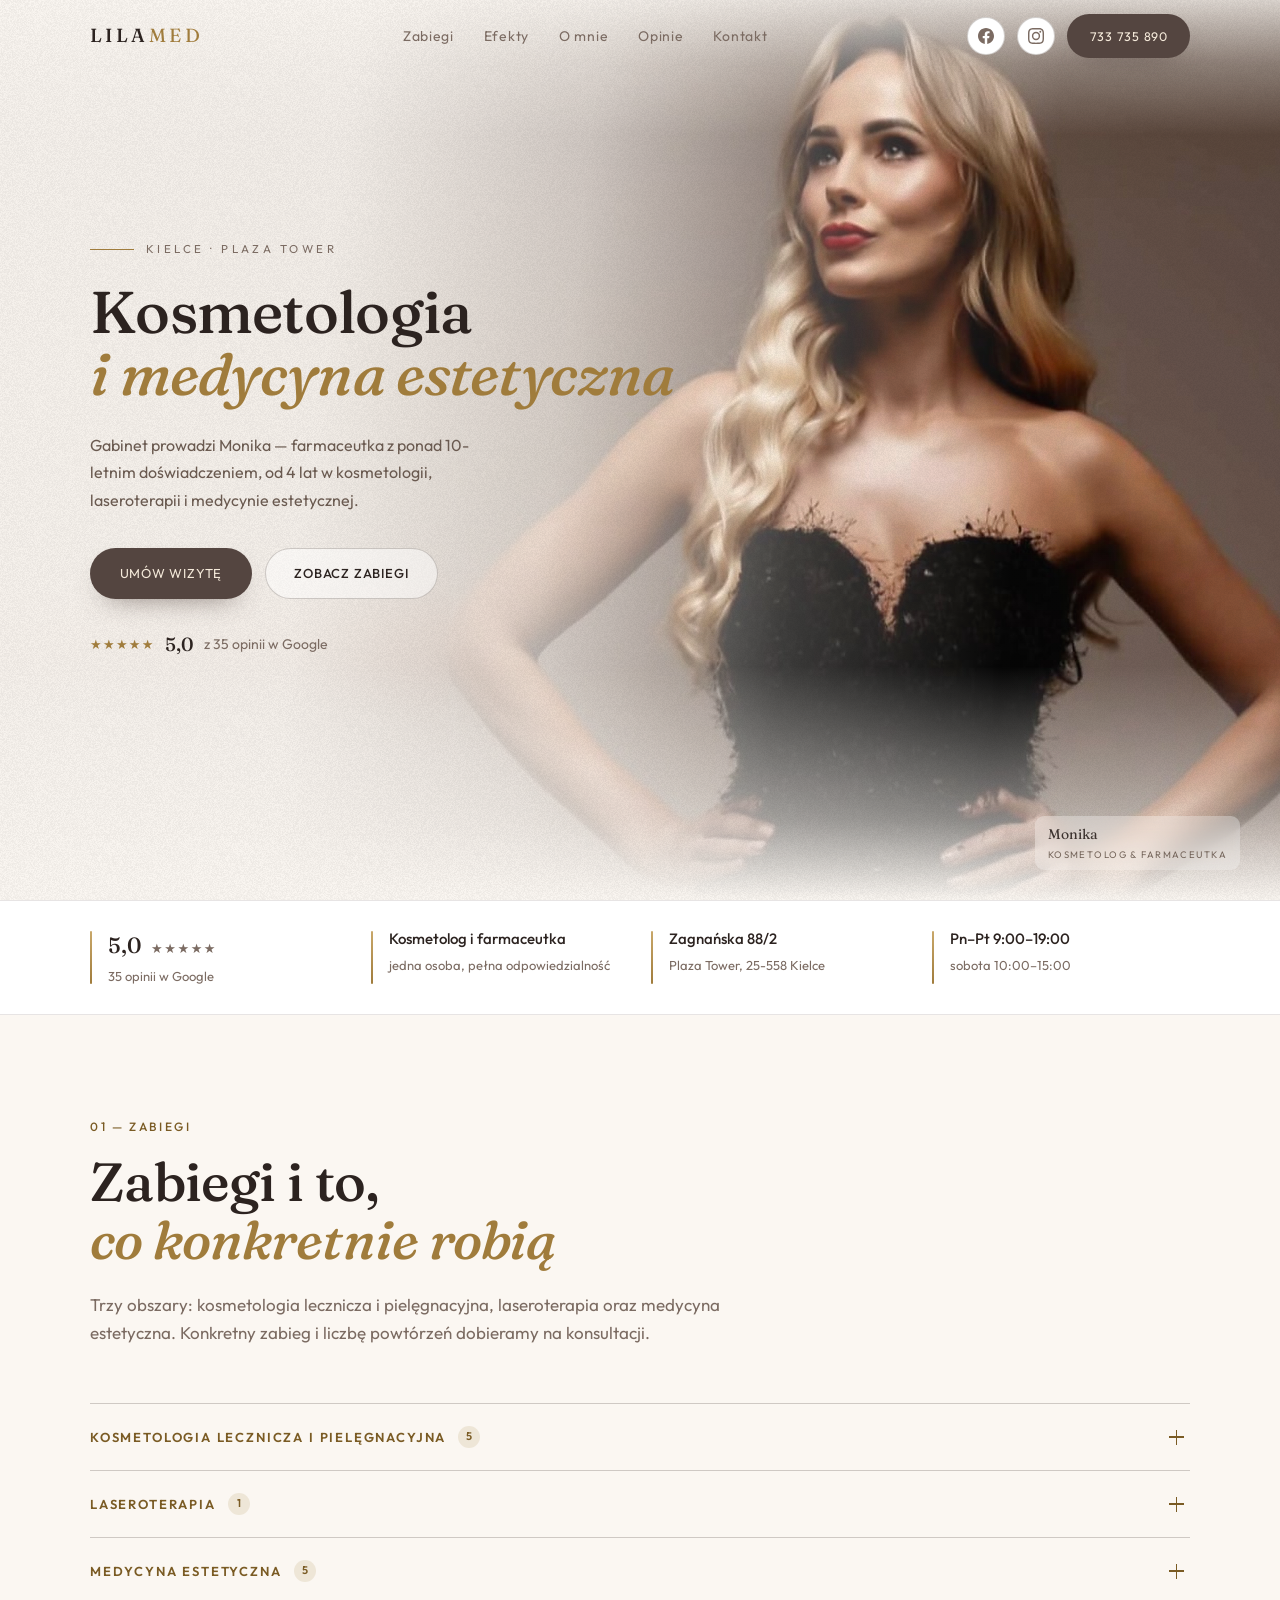
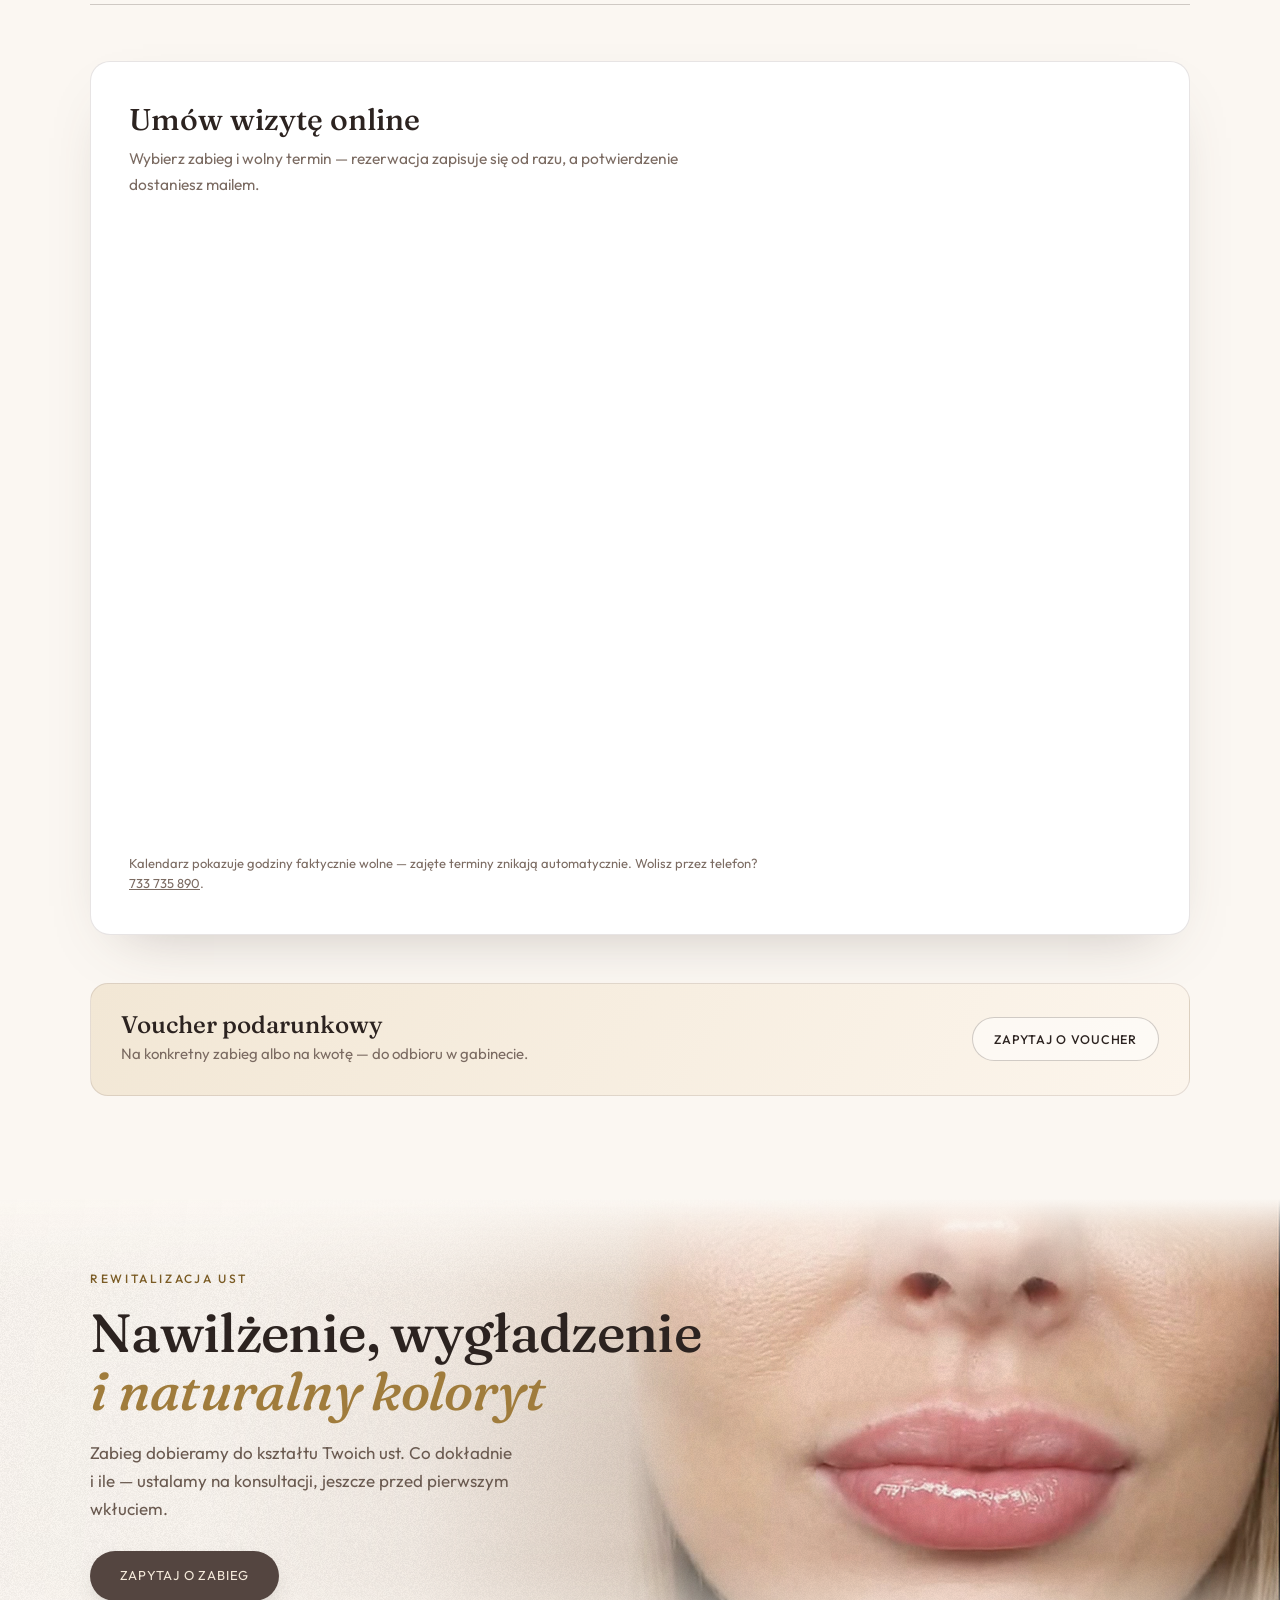
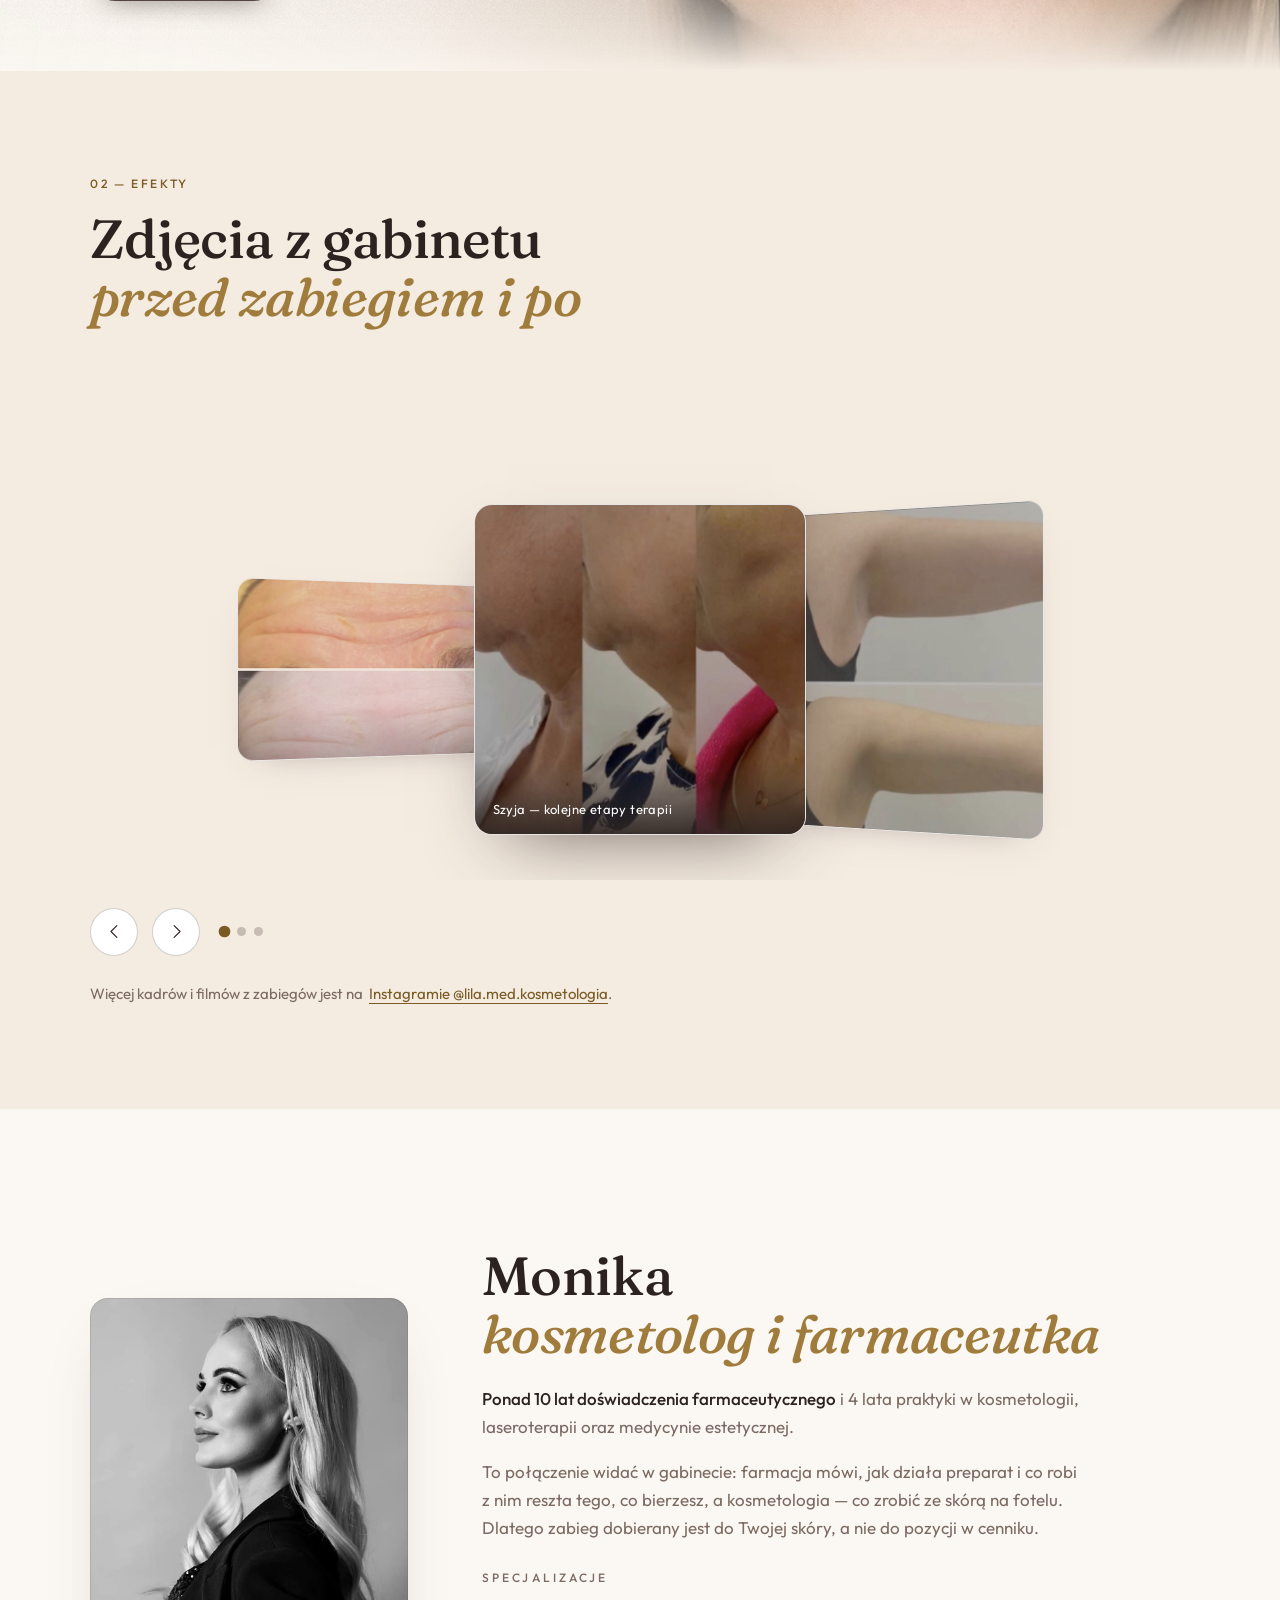
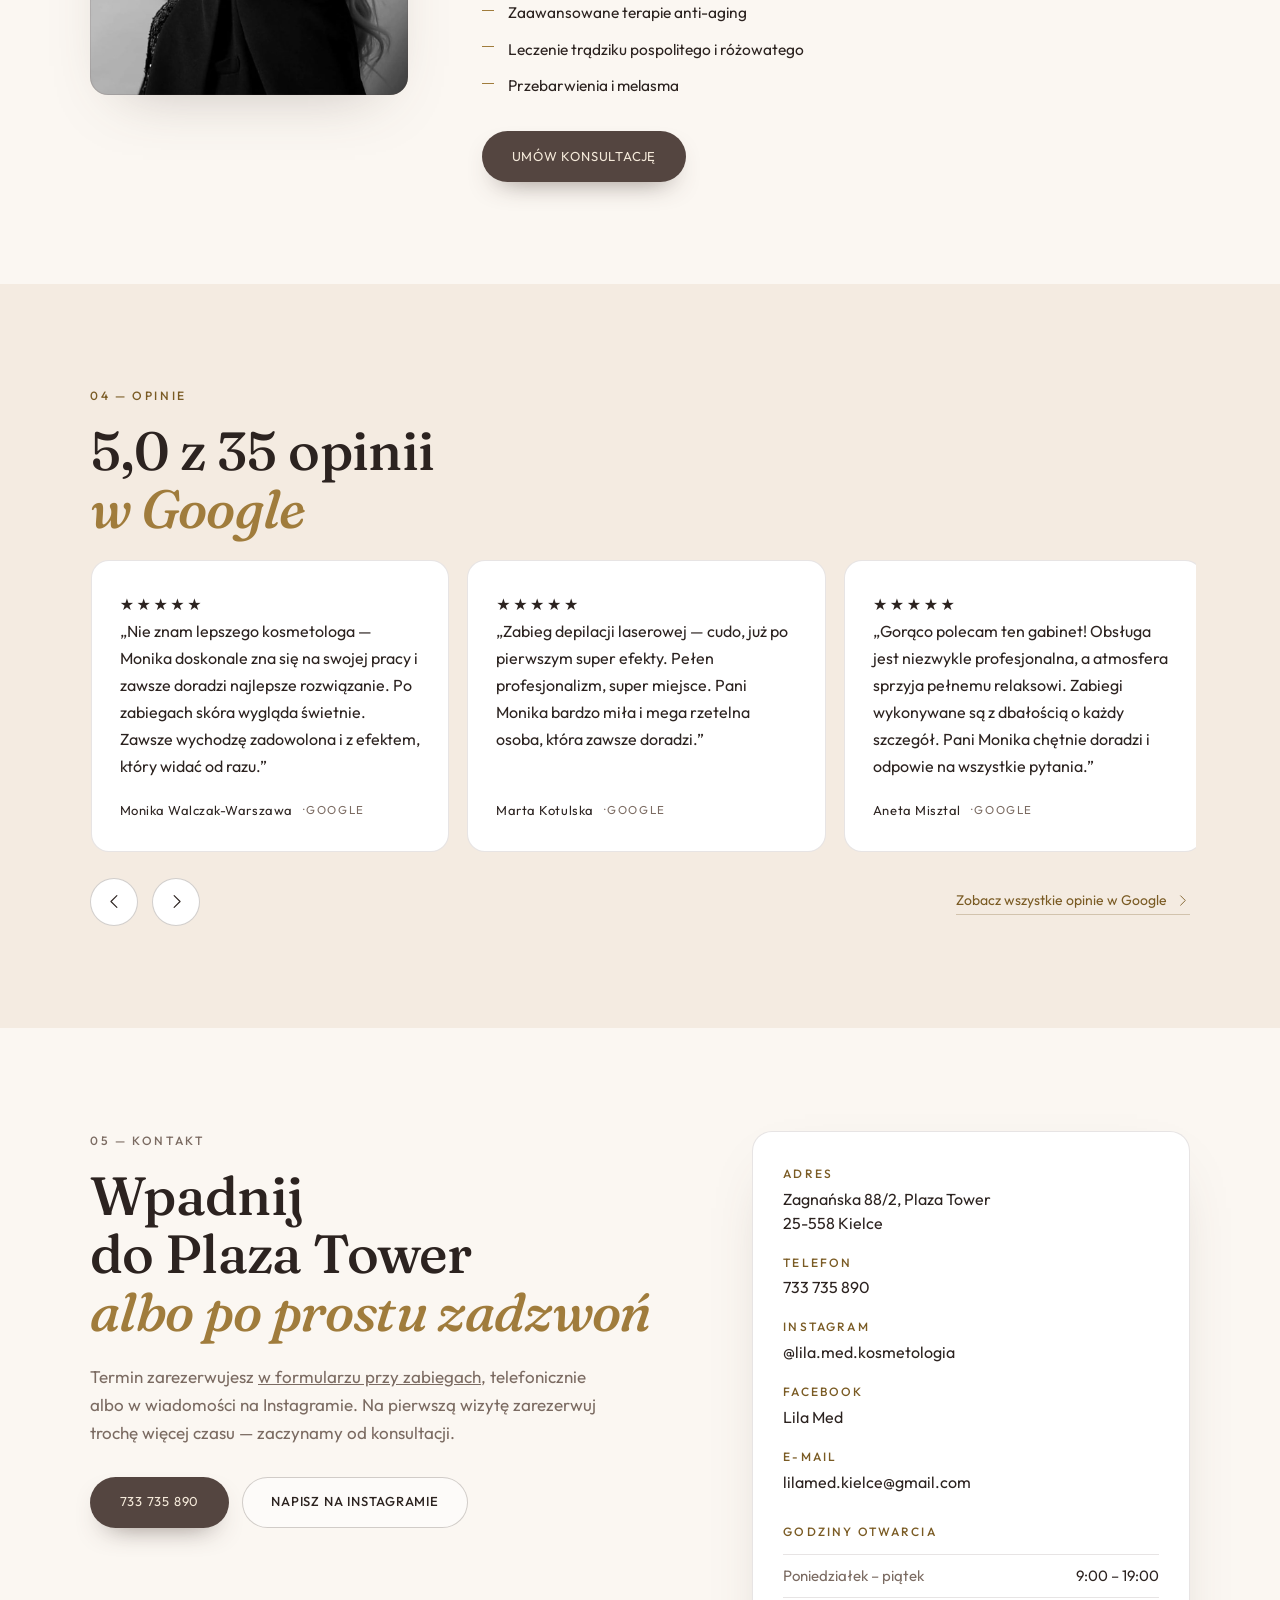
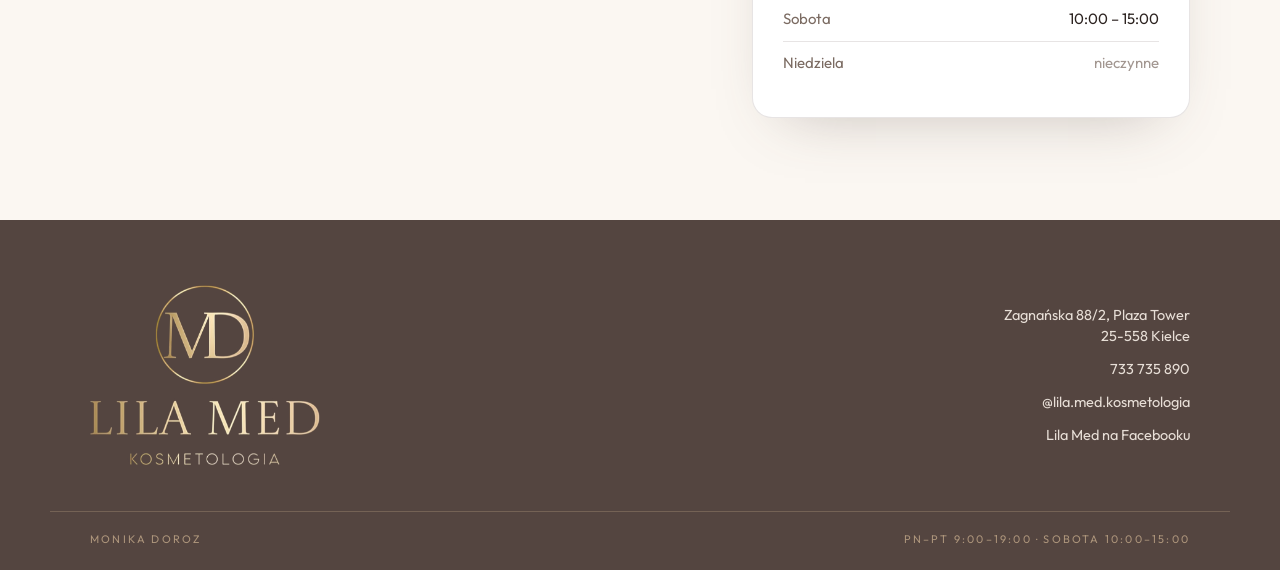
==== commit d9c5f1bb: "Nawigacja i drobnica skalują się na dużych monitorach, martwy formularz usunięty Pasek nawigacji, pr" ====
--- a/index.html
+++ b/index.html
@@ -16,7 +16,7 @@
 <link rel="preconnect" href="https://fonts.gstatic.com" crossorigin>
 <link href="https://fonts.googleapis.com/css2?family=Fraunces:ital,opsz,wght@0,9..144,400..700;1,9..144,400..700&family=Outfit:wght@300..700&display=swap" rel="stylesheet">
 <script>document.documentElement.className=document.documentElement.className.replace("no-js","js");</script>
-<link rel="stylesheet" href="style.css?v=2">
+<link rel="stylesheet" href="style.css?v=4">
 </head>
 <body id="top">
 
@@ -164,10 +164,10 @@
       </div>
     </div>
 
-    <form class="rezerwacja reveal" id="umow" novalidate>
+    <div class="rezerwacja reveal" id="umow">
       <div class="rezerwacja__naglowek">
         <h3>Umów wizytę online</h3>
-        <p>Wybierz zabieg i&nbsp;godzinę z&nbsp;grafiku, a&nbsp;formularz złoży gotowe zgłoszenie. Rezerwacja jest ważna, kiedy Monika ją&nbsp;potwierdzi — odpisuje zwykle tego samego dnia.</p>
+        <p>Wybierz zabieg i&nbsp;wolny termin — rezerwacja zapisuje się od&nbsp;razu, a&nbsp;potwierdzenie dostaniesz mailem.</p>
       </div>
 
       <!-- Rezerwacja online. Kolory i krój przepisane ze stylu strony,
@@ -183,74 +183,8 @@
               data-font-url="https://fonts.googleapis.com/css2?family=Outfit:wght@300..700&display=swap"
               data-target="#rezerwacje-widget"></script>
 
-      <div class="pole">
-        <label for="f-imie">Imię i nazwisko</label>
-        <input id="f-imie" name="imie" type="text" autocomplete="name" placeholder="Anna Kowalska" required>
-      </div>
-      <div class="pole">
-        <label for="f-tel">Telefon</label>
-        <input id="f-tel" name="telefon" type="tel" inputmode="tel" autocomplete="tel" placeholder="600 100 200" required>
-      </div>
-      <div class="pole pole--szerokie">
-        <label for="f-zabieg">Zabieg</label>
-        <select id="f-zabieg" name="zabieg" required>
-          <option value="">— wybierz —</option>
-          <option>Konsultacja kosmetologiczna</option>
-          <option>Nie wiem, proszę o dobranie zabiegu</option>
-          <optgroup label="Kosmetologia lecznicza i pielęgnacyjna">
-            <option>Peelingi chemiczne</option>
-            <option>Terapie anti-aging</option>
-            <option>Trądzik pospolity i różowaty</option>
-            <option>Przebarwienia i melasma</option>
-            <option>Oczyszczanie, nawilżanie i lifting</option>
-          </optgroup>
-          <optgroup label="Laseroterapia">
-            <option>Laser diodowy — depilacja</option>
-          </optgroup>
-          <optgroup label="Medycyna estetyczna">
-            <option>Mezoterapia igłowa</option>
-            <option>Mezoterapia mikroigłowa</option>
-            <option>Stymulatory tkankowe</option>
-            <option>Lipoliza iniekcyjna</option>
-            <option>Efekt BTX</option>
-          </optgroup>
-          <optgroup label="Inne">
-            <option>Voucher podarunkowy</option>
-          </optgroup>
-        </select>
-      </div>
-      <div class="pole pole--szerokie">
-        <span class="pole__tytul" id="f-termin-etykieta">Termin</span>
-        <div class="terminarz" role="group" aria-labelledby="f-termin-etykieta">
-          <div class="terminarz__gora">
-            <button class="terminarz__nawig" type="button" data-tydzien="-1" aria-label="Poprzedni tydzień">
-              <svg viewBox="0 0 24 24" width="15" height="15" aria-hidden="true" focusable="false"><path d="M15 4.5 7.5 12 15 19.5" fill="none" stroke="currentColor" stroke-width="1.5" stroke-linecap="round" stroke-linejoin="round"/></svg>
-            </button>
-            <p class="terminarz__zakres" id="terminarz-zakres" aria-live="polite"></p>
-            <button class="terminarz__nawig" type="button" data-tydzien="1" aria-label="Następny tydzień">
-              <svg viewBox="0 0 24 24" width="15" height="15" aria-hidden="true" focusable="false"><path d="M9 4.5 16.5 12 9 19.5" fill="none" stroke="currentColor" stroke-width="1.5" stroke-linecap="round" stroke-linejoin="round"/></svg>
-            </button>
-          </div>
-          <div class="terminarz__siatka" id="terminarz-siatka"></div>
-          <p class="terminarz__wybrany" id="terminarz-wybrany">Nie wybrano jeszcze godziny.</p>
-        </div>
-      </div>
-      <div class="pole pole--szerokie">
-        <label for="f-uwagi">Uwagi <span>(nieobowiązkowe)</span></label>
-        <textarea id="f-uwagi" name="uwagi" rows="3" placeholder="Np. pierwsza wizyta, ciąża, przyjmowane leki, alternatywny termin."></textarea>
-      </div>
-
-      <p class="rezerwacja__nota" data-tryb="kalendarz" hidden>Kalendarz pokazuje godziny wolne na&nbsp;dziś — zajęte terminy znikają automatycznie. Po&nbsp;rezerwacji dostaniesz potwierdzenie mailem, a&nbsp;wizyta od&nbsp;razu trafia do&nbsp;kalendarza gabinetu.</p>
-
-      <p class="rezerwacja__blad" id="rezerwacja-blad" role="alert" hidden></p>
-
-      <div class="rezerwacja__akcje">
-        <button class="btn btn--pelny btn--duzy" type="button" data-kanal="whatsapp">Wyślij przez WhatsApp</button>
-        <button class="btn btn--obrys btn--duzy" type="button" data-kanal="mail">Wyślij e-mailem</button>
-        <a class="rezerwacja__tel" href="tel:+48733735890">albo zadzwoń: 733 735 890</a>
-      </div>
-      <p class="rezerwacja__nota" data-tryb="formularz">Grafik pokazuje godziny pracy gabinetu — pojedyncze terminy mogą być już zajęte, dlatego Monika potwierdza każdą rezerwację. Formularz nie wysyła niczego w&nbsp;tle: otwiera WhatsAppa albo Twój program pocztowy z&nbsp;gotową treścią, którą sam(a) wysyłasz, więc dane nie trafiają na&nbsp;żaden zewnętrzny serwer.</p>
-    </form>
+      <p class="rezerwacja__nota">Kalendarz pokazuje godziny faktycznie wolne — zajęte terminy znikają automatycznie. Wolisz przez telefon? <a href="tel:+48733735890">733 735 890</a>.</p>
+    </div>
 
     <div class="voucher reveal">
       <div>
@@ -581,6 +515,6 @@
   </figure>
 </div>
 
-<script src="script.js?v=2"></script>
+<script src="script.js?v=3"></script>
 </body>
 </html>
--- a/style.css
+++ b/style.css
@@ -464,90 +464,18 @@
 
 
 /* ---- rezerwacja ----
-   Strona jest statyczna (GitHub Pages), więc formularz niczego nie wysyła sam:
-   składa gotową treść i otwiera WhatsAppa albo klienta poczty. Żadnego
-   zewnętrznego serwera, żadnych danych pacjentek lecących przez pośrednika. */
-.rezerwacja{grid-column:1/-1;margin-top:clamp(34px,5vw,56px);
+   Karta mieści osadzony widget rezerwacji (umowterminy.pl). Kolory i krój
+   podajemy widgetowi atrybutami w HTML-u, żeby był częścią strony, a nie
+   wklejonym cudzym okienkiem. */
+.rezerwacja{margin-top:clamp(34px,5vw,56px);
   padding:clamp(26px,3.4vw,40px) clamp(22px,3.2vw,38px);
   border-radius:20px;border:1px solid var(--linia);
   background:var(--karta);box-shadow:var(--cien);
-  display:grid;grid-template-columns:repeat(2,minmax(0,1fr));gap:18px 22px;align-items:start}
-.rezerwacja__naglowek{grid-column:1/-1}
+  display:grid;gap:18px}
 .rezerwacja__naglowek h3{font-size:clamp(23px,2.4vw,30px);margin:0 0 8px;line-height:1.2}
 .rezerwacja__naglowek p{color:var(--przygas);max-width:62ch;margin:0;font-size:15.5px}
-.pole{display:grid;gap:7px;min-width:0}
-.pole--szerokie{grid-column:1/-1}
-.pole label{font-size:12px;font-weight:500;letter-spacing:.16em;text-transform:uppercase;
-  color:var(--akcent-ciemny)}
-.pole label span{letter-spacing:.06em;text-transform:none;color:var(--przygas);font-weight:300}
-.pole input,.pole select,.pole textarea{
-  font:inherit;font-size:16px;color:var(--tekst);width:100%;
-  padding:13px 14px;border:1px solid var(--linia-mocna);border-radius:12px;
-  background:var(--tlo);appearance:none;
-  transition:border-color .25s,background .25s,box-shadow .25s;
-  /* pola muszą przyjmować zaznaczanie, mimo że reszta strony go nie ma */
-  -webkit-user-select:text;user-select:text}
-.pole textarea{resize:vertical;min-height:84px;line-height:1.5}
-.pole select{background-image:url("data:image/svg+xml;charset=utf-8,%3Csvg xmlns='http://www.w3.org/2000/svg' viewBox='0 0 24 24'%3E%3Cpath d='M6 9.5 12 15.5 18 9.5' fill='none' stroke='%237B6B62' stroke-width='1.6' stroke-linecap='round' stroke-linejoin='round'/%3E%3C/svg%3E");
-  background-repeat:no-repeat;background-position:right 12px center;background-size:19px;padding-right:40px}
-.pole input:focus,.pole select:focus,.pole textarea:focus{outline:none;background:#fff;
-  border-color:var(--akcent);box-shadow:0 0 0 3px rgba(160,124,60,.16)}
-.pole input::placeholder,.pole textarea::placeholder{color:var(--przygas);opacity:.62}
-.pole--zle input,.pole--zle select{border-color:#B4453C;background:#FDF3F1}
-.pole__tytul{font-size:12px;font-weight:500;letter-spacing:.16em;text-transform:uppercase;
-  color:var(--akcent-ciemny)}
-
-/* ---- terminarz ----
-   Godziny biorą się z grafiku gabinetu, nie z kalendarza Moniki — statyczna
-   strona nie ma skąd wiedzieć, co jest zajęte. Stąd podpis pod siatką. */
-.terminarz{border:1px solid var(--linia-mocna);border-radius:14px;
-  background:var(--tlo);padding:14px 14px 12px;transition:border-color .25s,background .25s}
-.terminarz.pole--zle{border-color:#B4453C;background:#FDF3F1}
-.terminarz__gora{display:flex;align-items:center;justify-content:center;gap:14px;margin-bottom:13px}
-.terminarz__zakres{margin:0;font-size:14.5px;letter-spacing:.03em;text-align:center;min-width:0;
-  font-variant-numeric:lining-nums;font-feature-settings:"lnum" 1}
-.terminarz__nawig{flex:none;width:36px;height:36px;display:grid;place-items:center;
-  border:1px solid var(--linia-mocna);border-radius:50%;background:var(--karta);
-  color:var(--tekst);cursor:pointer;transition:border-color .25s,color .25s,opacity .25s}
-.terminarz__nawig:hover:not(:disabled){border-color:var(--braz);color:var(--braz)}
-.terminarz__nawig:disabled{opacity:.3;cursor:default}
-.terminarz__siatka{display:grid;grid-template-columns:repeat(6,minmax(0,1fr));gap:8px}
-.terminarz__kolumna{display:grid;gap:6px;align-content:start;min-width:0}
-.terminarz__naglowek{margin:0 0 3px;padding-bottom:7px;text-align:center;font-size:12.5px;
-  color:var(--przygas);border-bottom:1px solid var(--linia);
-  font-variant-numeric:lining-nums;font-feature-settings:"lnum" 1}
-.terminarz__naglowek b{font-weight:500;color:var(--tekst);letter-spacing:.04em}
-.terminarz__godzina{font:inherit;font-size:13.5px;padding:9px 2px;border-radius:9px;
-  border:1px solid var(--linia);background:var(--karta);color:var(--tekst);cursor:pointer;
-  font-variant-numeric:lining-nums;font-feature-settings:"lnum" 1;
-  transition:border-color .2s,background .2s,color .2s}
-.terminarz__godzina:hover{border-color:var(--akcent);color:var(--akcent-ciemny)}
-.terminarz__godzina.jest-wybrana{background:var(--braz);border-color:var(--braz);color:#F5EADA}
-.terminarz__godziny .terminarz__pusto{grid-column:1/-1}
-.terminarz__pusto{margin:0;text-align:center;font-size:13px;color:var(--przygas);opacity:.75;padding:6px 0}
-.terminarz__wybrany{margin:13px 0 0;font-size:13.5px;color:var(--przygas);text-align:center}
-.terminarz__wybrany.jest-wybrany{color:var(--akcent-ciemny)}
-/* widok wąski: najpierw dzień, potem godziny tego dnia */
-.terminarz__siatka--dzien{grid-template-columns:minmax(0,1fr);gap:14px}
-.terminarz__dni{display:grid;grid-template-columns:repeat(6,minmax(0,1fr));gap:5px}
-.terminarz__dzien{font:inherit;display:grid;gap:1px;padding:8px 0;border-radius:10px;
-  border:1px solid var(--linia);background:var(--karta);color:var(--tekst);cursor:pointer;
-  font-variant-numeric:lining-nums;font-feature-settings:"lnum" 1;
-  transition:border-color .2s,background .2s,color .2s}
-.terminarz__dzien b{font-weight:500;font-size:13px;letter-spacing:.03em}
-.terminarz__dzien span{font-size:11.5px;color:var(--przygas)}
-.terminarz__dzien.jest-otwarty{border-color:var(--braz);background:var(--braz);color:#F5EADA}
-.terminarz__dzien.jest-otwarty span{color:rgba(245,234,218,.75)}
-.terminarz__dzien.jest-pusty{opacity:.4;cursor:default}
-.terminarz__godziny{display:grid;grid-template-columns:repeat(auto-fill,minmax(74px,1fr));gap:7px}
-.rezerwacja__blad{grid-column:1/-1;margin:0;font-size:14.5px;color:#9B3B33}
-.rezerwacja__akcje{grid-column:1/-1;display:flex;flex-wrap:wrap;align-items:center;gap:13px;margin-top:4px}
-.rezerwacja__tel{font-size:14.5px;color:var(--przygas);text-decoration:none;border-bottom:1px solid var(--linia-mocna)}
-.rezerwacja__tel:hover{color:var(--tekst)}
-/* tryb kalendarza: zostaje nagłówek, osadzona rezerwacja i podpis */
-.rezerwacja--cal .pole,.rezerwacja--cal .rezerwacja__akcje,.rezerwacja--cal .rezerwacja__blad{display:none}
-.rezerwacja__cal{grid-column:1/-1;min-height:620px;width:100%;overflow:hidden;border-radius:14px}
-.rezerwacja__nota{grid-column:1/-1;margin:0;font-size:13px;line-height:1.55;color:var(--przygas);max-width:70ch}
+.rezerwacja__cal{min-height:620px;width:100%;overflow:hidden;border-radius:14px}
+.rezerwacja__nota{margin:0;font-size:13px;line-height:1.55;color:var(--przygas);max-width:70ch}
 
 /* ---- stopka ---- */
 :root{--stopka-tlo:#544540;--stopka-zloto:#E3C79F}
@@ -674,10 +602,6 @@
   .opinie__strzalka svg{width:17px;height:17px}
   .opinie__sterowanie{justify-content:center;flex-wrap:wrap;gap:12px 14px;margin-top:20px}
   .opinie__link{margin:0;font-size:14.5px}
-  .rezerwacja{grid-template-columns:minmax(0,1fr);text-align:left}
-  .rezerwacja__akcje{justify-content:stretch}
-  .rezerwacja__akcje .btn{flex:1 1 100%}
-  .rezerwacja__tel{width:100%;text-align:center;border-bottom:0}
   .stopka__gora{flex-direction:column;text-align:center}
   .stopka__kontakt{text-align:center}
   .stopka__kontakt a{justify-self:center}
@@ -701,3 +625,51 @@
   .hero__foto{max-width:100%;border-radius:150px 150px 20px 20px}
   .voucher{flex-direction:column;align-items:flex-start}
 }
+
+/* ---- duże monitory ----
+   Wszystkie clamp-y na stronie dochodzą do sufitu w okolicach 1700 px i powyżej
+   tej szerokości układ zamiera: treść stoi w 1680 px, a reszta ekranu zostaje
+   pusta. Tu podnoszę sufity, żeby na 2K i ultrapanoramie strona rosła dalej.
+   Kolumna nadal ma limit — linia tekstu ciągnąca się przez cały ekran jest
+   nieczytelna — ale limit jest po prostu wyższy. */
+@media (min-width:1700px){
+  :root{--max:clamp(1680px,88vw,2200px)}
+  body{font-size:18px}
+  .hero__h1{font-size:clamp(78px,4.6vw,104px)}
+  .hero__lead{font-size:clamp(20px,1.25vw,24px);max-width:42ch}
+  .tytul{font-size:clamp(68px,4.2vw,92px)}
+  .wstep{font-size:clamp(19px,1.1vw,23px)}
+  .zabieg h4{font-size:clamp(21px,1.35vw,25px)}
+  .zabieg p{font-size:clamp(16.5px,1vw,18.5px)}
+  .opinia p{font-size:clamp(17.5px,1.05vw,20px)}
+  .opinie__pas{grid-auto-columns:clamp(470px,30vw,620px)}
+  .omnie{grid-template-columns:minmax(318px,430px) minmax(0,1fr)}
+  .rezerwacja__naglowek h3{font-size:clamp(30px,2.4vw,38px)}
+  .sekcja{padding:clamp(150px,8vw,190px) 0}
+  .karuzela__el{width:clamp(360px,26vw,470px)}
+
+  /* drobnica interfejsu też musi urosnąć — inaczej pasek nawigacji wygląda
+     jak przyklejony z mniejszego ekranu obok nagłówka na 104 px */
+  .nav__inner{padding:18px clamp(20px,5vw,40px)}
+  .nav__nazwa{font-size:23px}
+  .nav__menu{gap:clamp(30px,2.4vw,42px)}
+  .nav__menu a:not(.btn){font-size:16.5px}
+  .nav__ikona{width:46px;height:46px}
+  .nav__ikona svg{width:19px;height:19px}
+  .btn{font-size:14.5px}
+  .btn--duzy{font-size:15px}
+  .hero__nad{font-size:13.5px;gap:16px}
+  .hero__nad span{width:56px}
+  .hero__ocena{font-size:16px}
+  .hero__ocena strong{font-size:23px}
+  .etykieta{font-size:14px}
+  .pasek__el strong{font-size:17.5px}
+  .pasek__el span{font-size:15px}
+  .pasek__ocena{font-size:26px!important}
+  .pasek__gwiazdki{font-size:14px}
+  .dane dt,.godziny caption{font-size:13.5px}
+  .dane dd,.godziny{font-size:18px}
+}
+@media (min-width:2200px){
+  body{font-size:19.5px}
+}
